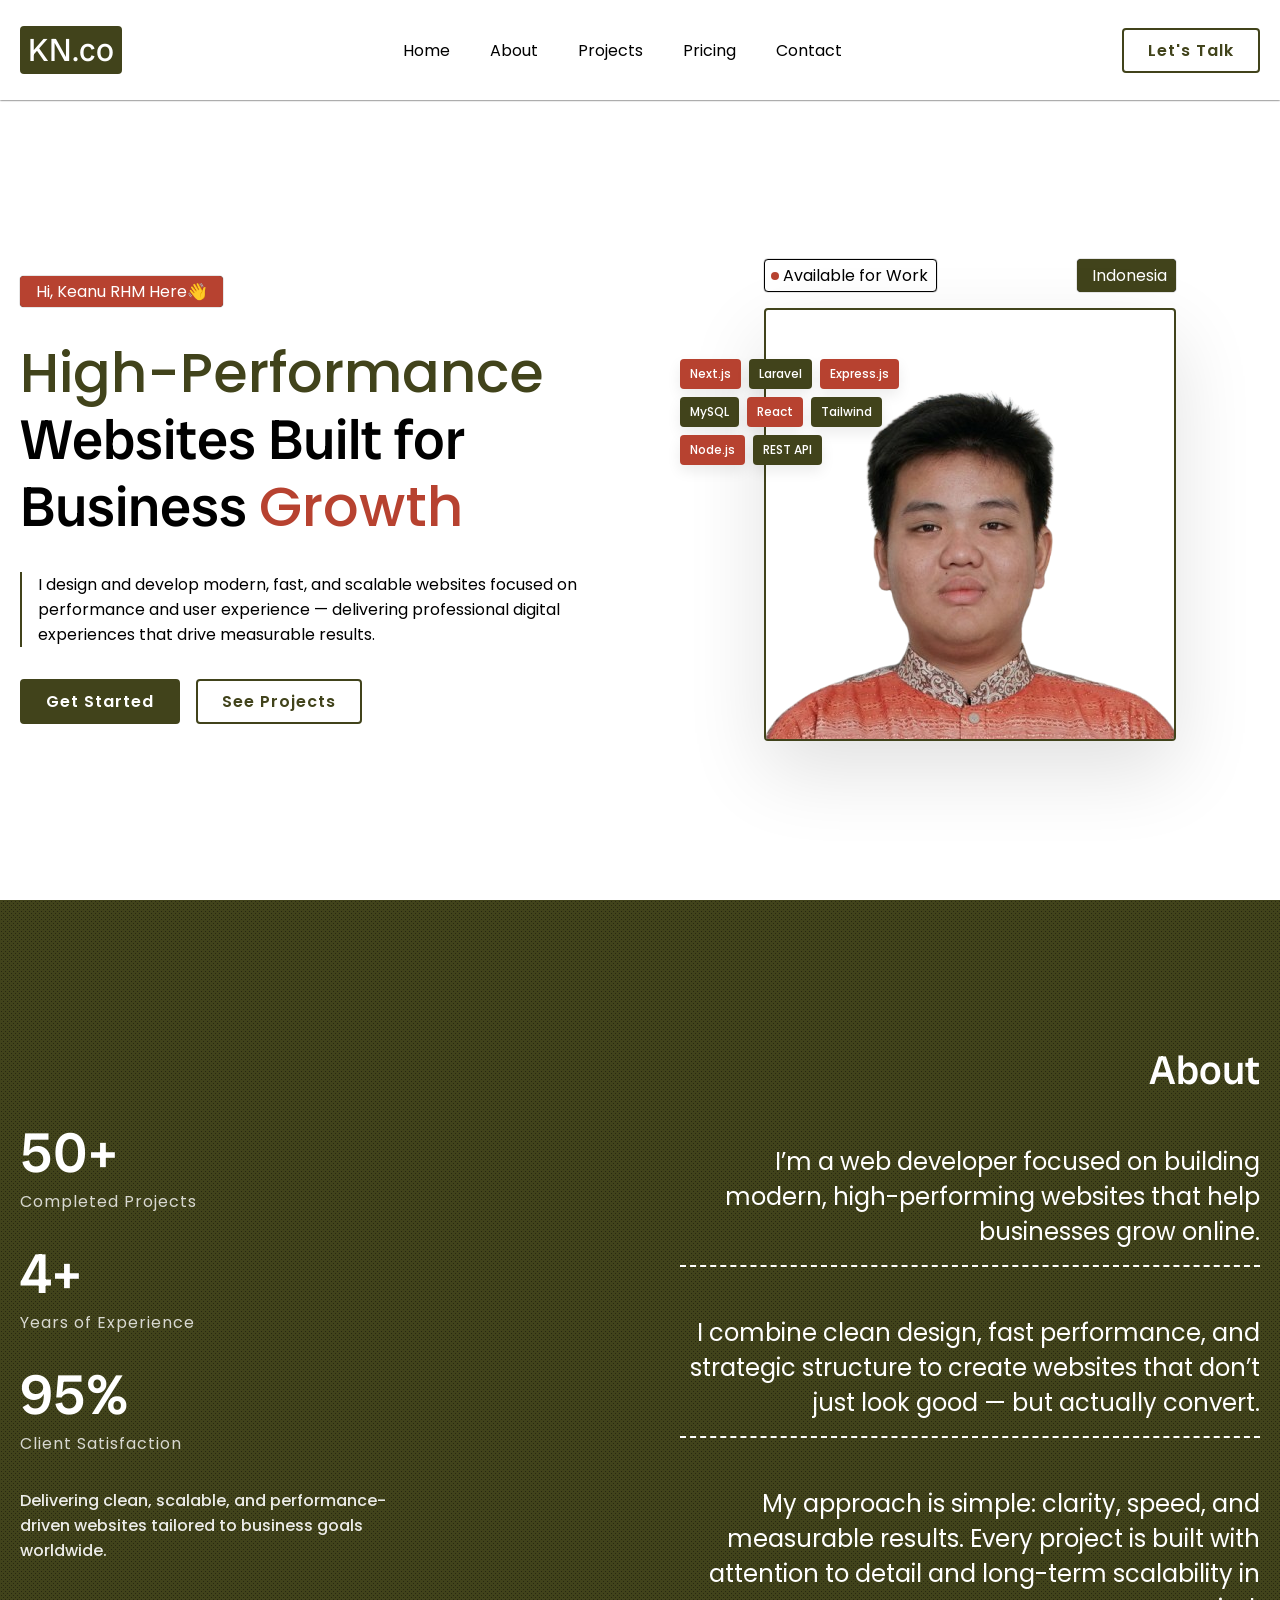
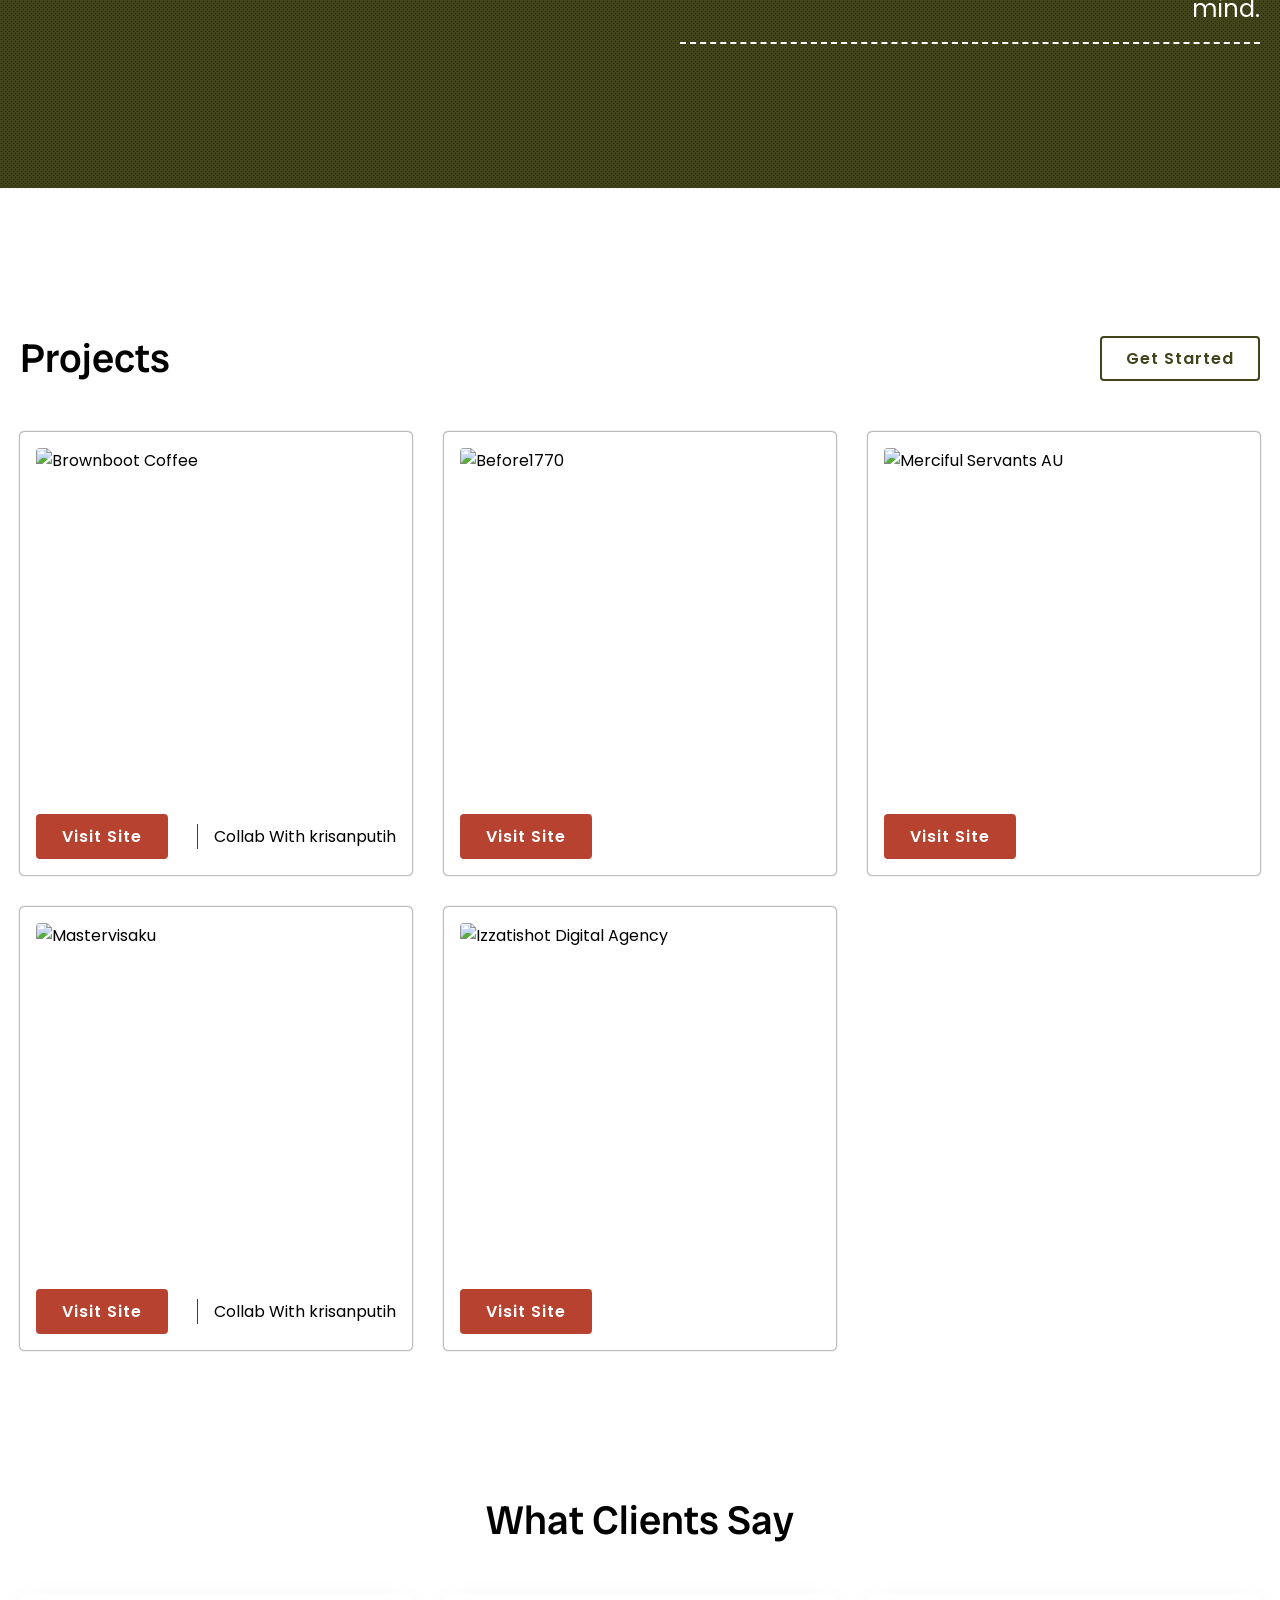
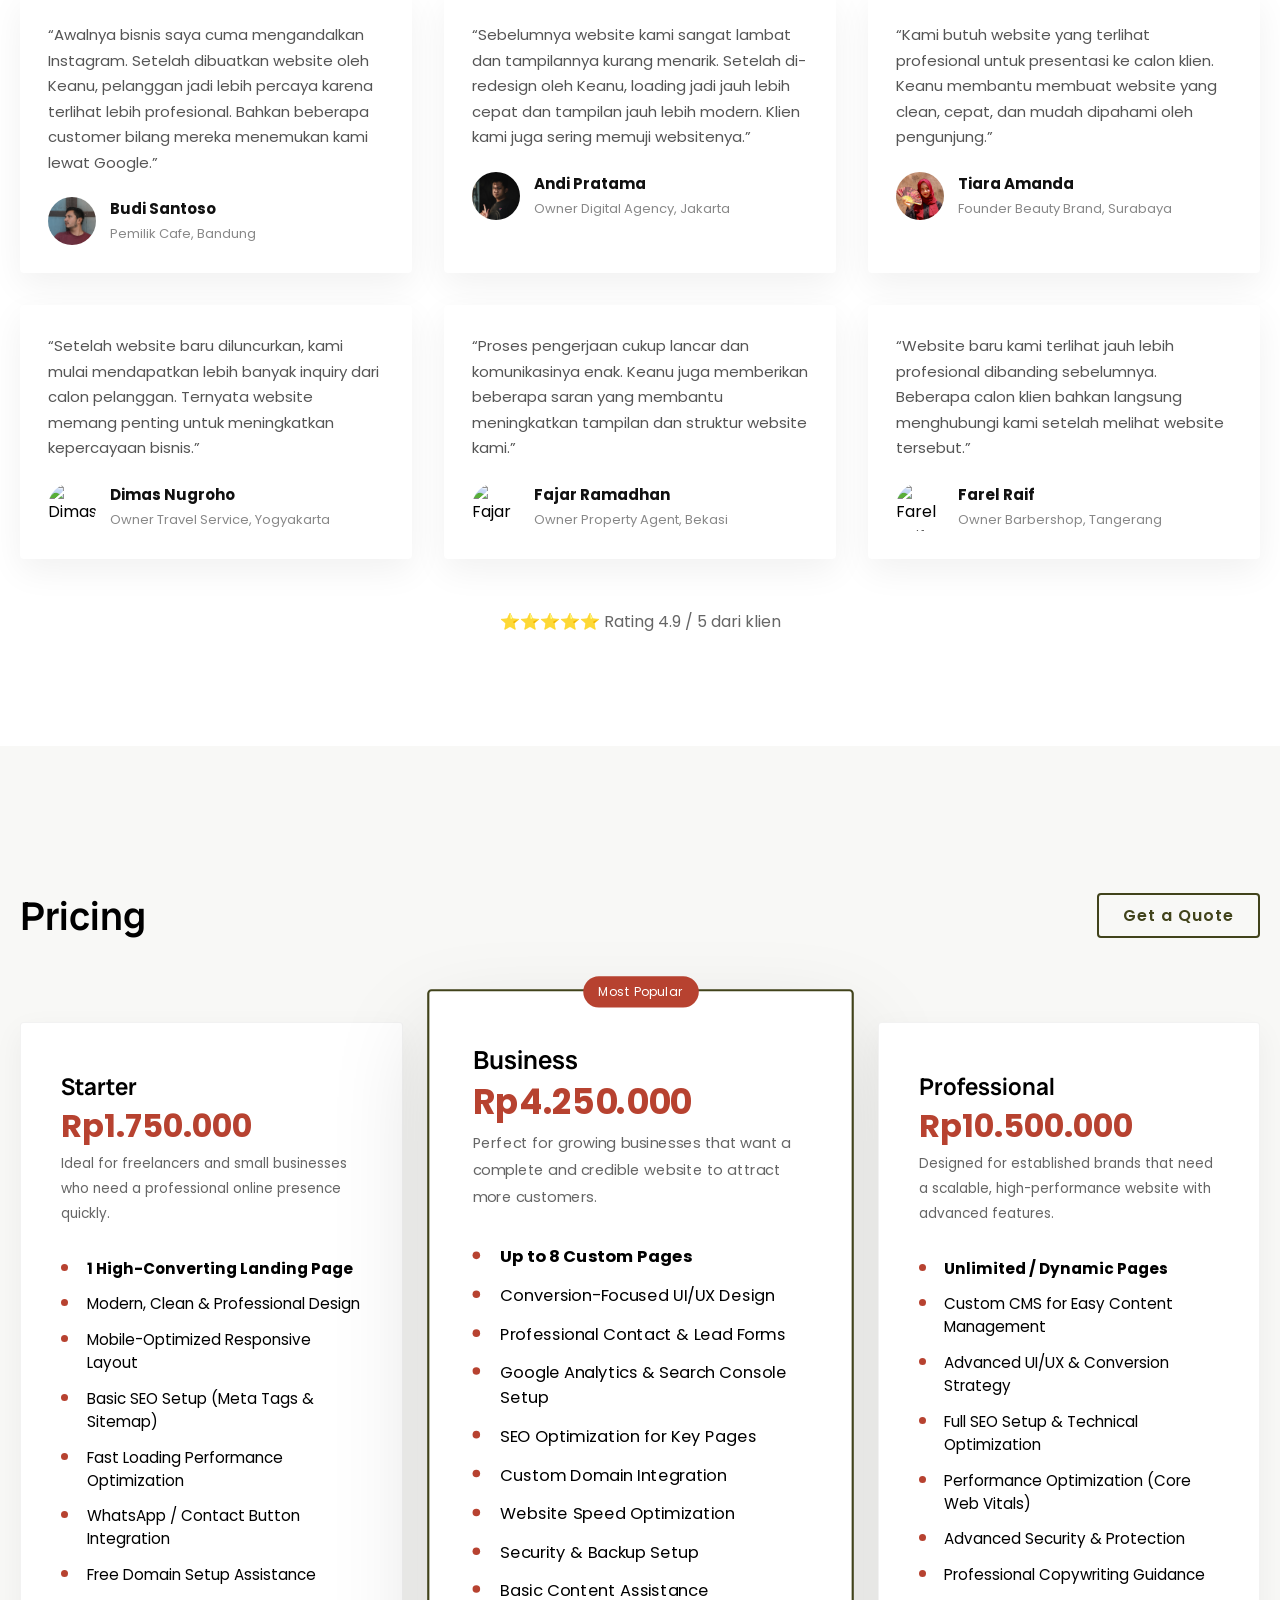
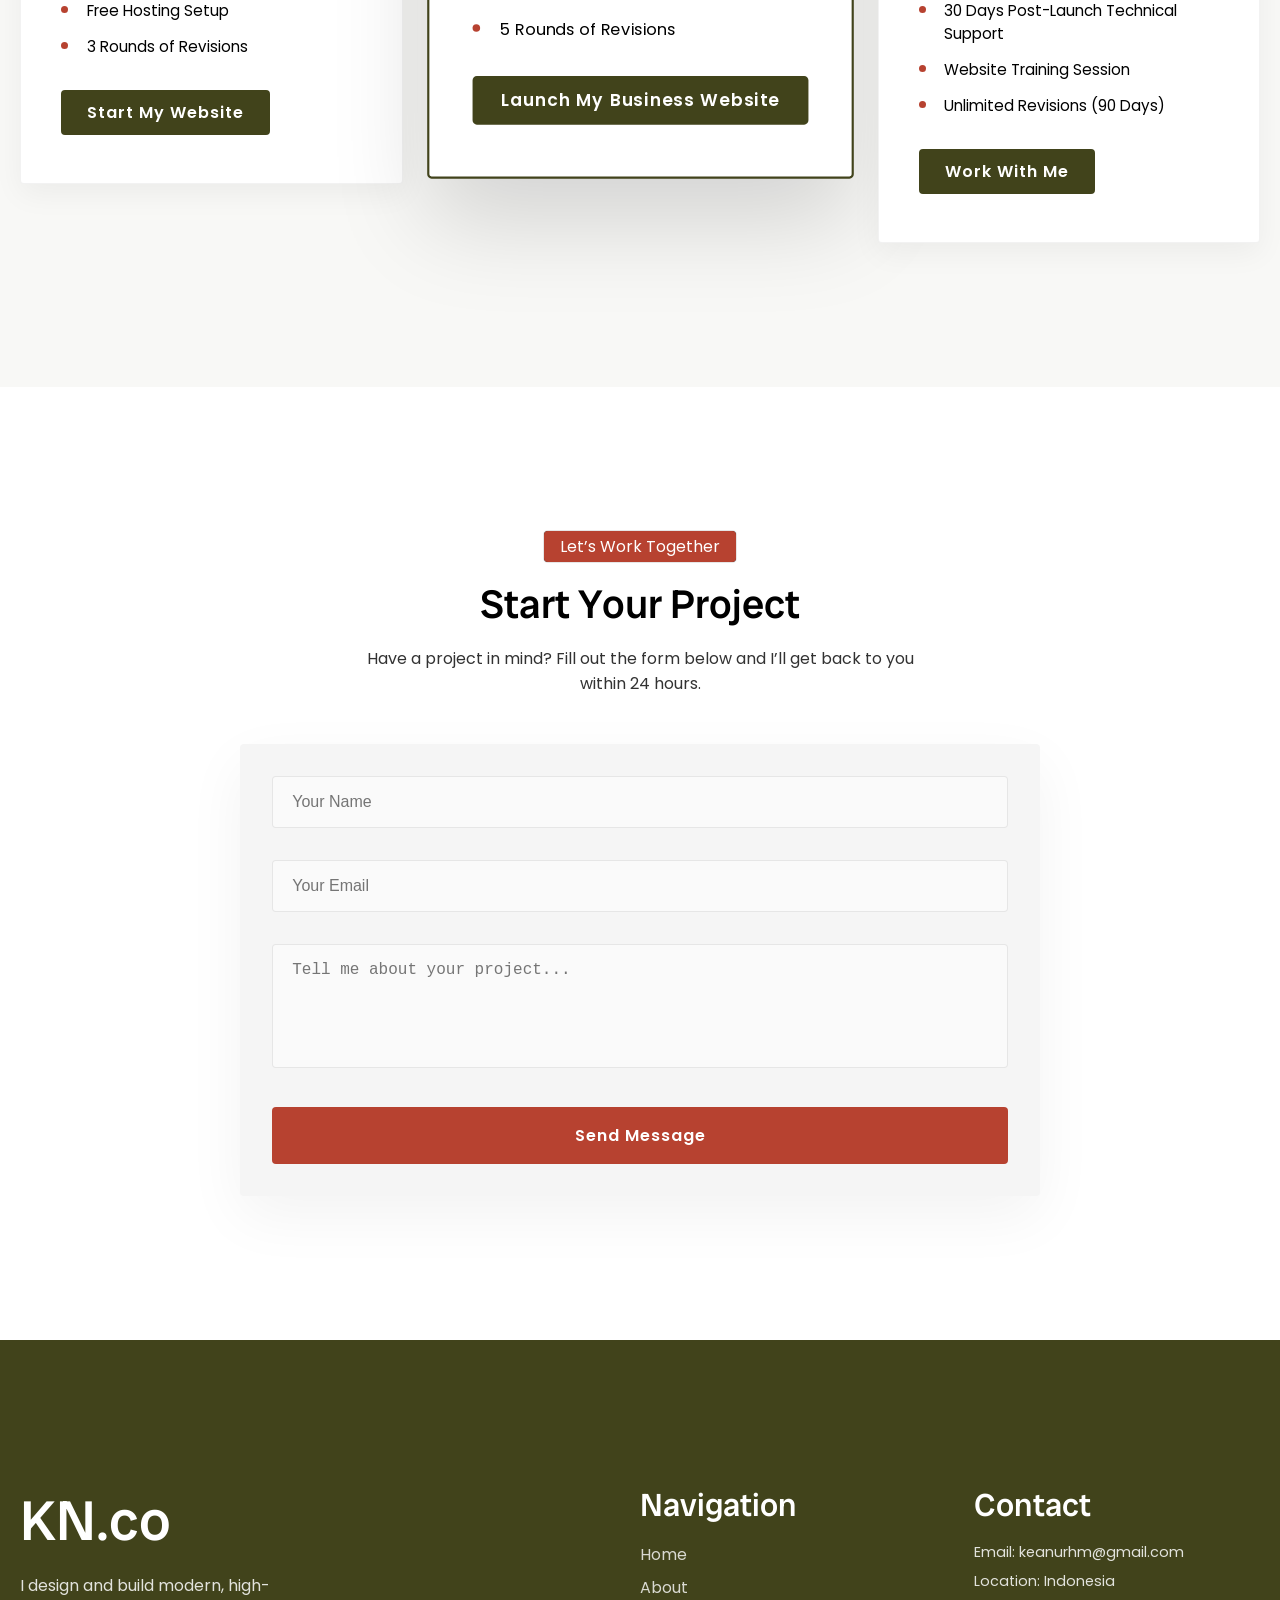
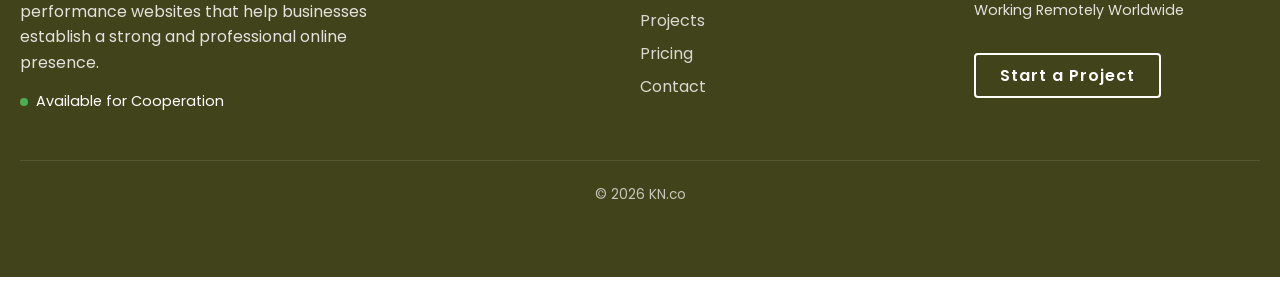
==== index.html @ b18ca7c3 "Update index.html" ====
<!doctype html>
<html lang="en">
  <head>
    <meta charset="UTF-8" />
    <meta name="viewport" content="width=device-width, initial-scale=1.0" />
    <title>KN.co</title>

    <!-- FONTS -->
    <link rel="preconnect" href="https://fonts.googleapis.com" />
    <link rel="preconnect" href="https://fonts.gstatic.com" crossorigin />
    <link
      href="https://fonts.googleapis.com/css2?family=Poppins:ital,wght@0,100;0,200;0,300;0,400;0,500;0,600;0,700;0,800;0,900;1,100;1,200;1,300;1,400;1,500;1,600;1,700;1,800;1,900&family=Radio+Canada+Big:ital,wght@0,400..700;1,400..700&display=swap"
      rel="stylesheet"
    />

    <!-- FAV ICON -->
    <link rel="icon" type="image/png" href="images/fav-icon.png" />

    <!-- FLAG ICONS -->
    <link
      rel="stylesheet"
      href="https://cdnjs.cloudflare.com/ajax/libs/flag-icon-css/7.5.0/css/flag-icons.min.css"
    />

    <link rel="stylesheet" href="style.css" />
  </head>
  <body>
    <header id="sec-header" class="section">
      <div class="container">
        <div class="sec-header-content">
          <div class="shc-col-1">
            <a href="/kn.co"><span>KN.co</span> </a>
          </div>
          <nav class="shc-col-2">
            <ul>
              <li>
                <a href="/kn.co">Home</a>
              </li>
              <li>
                <a href="#sec-about">About</a>
              </li>
              <li>
                <a href="#sec-project">Projects</a>
              </li>
              <li>
                <a href="#sec-pricing">Pricing</a>
              </li>
              <li>
                <a href="#sec-contact">Contact</a>
              </li>
            </ul>
          </nav>
          <div class="shc-col-3">
            <a href="#sec-contact" id="btn-header" class="btn btn-transparent"
              >Let's Talk</a
            >
            <div class="burger-menu">
              <span></span><span></span><span></span>
            </div>
          </div>
        </div>
      </div>
    </header>
    <section id="sec-hero" class="section">
      <div class="container">
        <div class="sec-hero-content">
          <div class="sheroc-col-1">
            <span class="sub-title">Hi, Keanu RHM Here👋</span>
            <h1 class="hero-heading">
              <span class="head-green">High-Performance</span>
              Websites Built for Business <span class="head-pink">Growth</span>
            </h1>
            <p>
              I design and develop modern, fast, and scalable websites focused
              on performance and user experience — delivering professional
              digital experiences that drive measurable results.
            </p>
            <div class="hero-btn">
              <a href="#sec-contact" class="btn btn-green">Get Started</a>
              <a href="#sec-project" class="btn btn-transparent"
                >See Projects</a
              >
            </div>
          </div>
          <div class="sheroc-col-2">
            <div class="hero-image-wr">
              <div class="hero-image-addon">
                <div class="hero-image-addon-1">Available for Work</div>
                <div class="hero-image-addon-2">
                  <span class="fi fi-id"></span>Indonesia
                </div>
              </div>
              <div class="hero-tech-stack">
                <span class="tech-badge">Next.js</span>
                <span class="tech-badge">Laravel</span>
                <span class="tech-badge">Express.js</span>
                <span class="tech-badge">MySQL</span>
                <span class="tech-badge">React</span>
                <span class="tech-badge">Tailwind</span>
                <span class="tech-badge">Node.js</span>
                <span class="tech-badge">REST API</span>
              </div>
              <img src="images/keanu-image-v1.1.png" alt="Founder Photo" />
            </div>
          </div>
        </div>
      </div>
    </section>
    <section id="sec-about" class="section section-height">
      <div class="container">
        <div class="sec-about-content">
          <div class="sabc-col-1">
            <div class="about-stats">
              <div class="stat-item">
                <h3>50+</h3>
                <p>Completed Projects</p>
              </div>

              <div class="stat-item">
                <h3>4+</h3>
                <p>Years of Experience</p>
              </div>

              <div class="stat-item">
                <h3>95%</h3>
                <p>Client Satisfaction</p>
              </div>
            </div>

            <div class="about-highlight">
              <p>
                Delivering clean, scalable, and performance-driven websites
                tailored to business goals worldwide.
              </p>
            </div>
          </div>

          <div class="sabc-col-2">
            <h2 class="section-title">About</h2>
            <p>
              I’m a web developer focused on building modern, high-performing
              websites that help businesses grow online.
            </p>

            <p>
              I combine clean design, fast performance, and strategic structure
              to create websites that don’t just look good — but actually
              convert.
            </p>
            <p>
              My approach is simple: clarity, speed, and measurable results.
              Every project is built with attention to detail and long-term
              scalability in mind.
            </p>
          </div>
        </div>
      </div>
    </section>
    <section id="sec-project" class="section section-height">
      <div class="container">
        <div class="sec-project-content">
          <div class="sproc-row-1">
            <h2 class="section-title">Projects</h2>
            <a href="#sec-contact" class="btn btn-transparent">Get Started</a>
          </div>
          <div class="sproc-row-2">
            <div class="card-project-wr">
              <div class="card-project">
                <img src="images/porto-1.png" alt="Brownboot Coffee" />
              </div>
              <div class="cp-desc">
                <a
                  href="https://www.brownbootcoffee.com"
                  class="btn btn-pink"
                  target="_blank"
                  >Visit Site</a
                >
                <span>Collab With krisanputih</span>
              </div>
            </div>
            <div class="card-project-wr">
              <div class="card-project">
                <img src="images/porto-2.png" alt="Before1770" />
              </div>
              <div class="cp-desc">
                <a
                  href="https://www.before1770.com"
                  class="btn btn-pink"
                  target="_blank"
                  >Visit Site</a
                >
              </div>
            </div>
            <div class="card-project-wr">
              <div class="card-project">
                <img src="images/porto-3.png" alt="Merciful Servants AU" />
              </div>
              <div class="cp-desc">
                <a
                  href="https://www.mercifulservants.com.au"
                  class="btn btn-pink"
                  target="_blank"
                  >Visit Site</a
                >
              </div>
            </div>
            <div class="card-project-wr">
              <div class="card-project">
                <img src="images/porto-4.png" alt="Mastervisaku" />
              </div>
              <div class="cp-desc">
                <a
                  href="https://www.mastervisaku.com"
                  class="btn btn-pink"
                  target="_blank"
                  >Visit Site</a
                >
                <span>Collab With krisanputih</span>
              </div>
            </div>
            <div class="card-project-wr">
              <div class="card-project">
                <img
                  src="images/porto-5.png"
                  alt="Izzatishot Digital Agency"
                />
              </div>
              <div class="cp-desc">
                <a
                  href="https://www.izzatishotcreative.com"
                  class="btn btn-pink"
                  target="_blank"
                  >Visit Site</a
                >
              </div>
            </div>
          </div>
        </div>
      </div>
    </section>
    <section id="sec-testimonial" class="section">
  <div class="container">
    <div class="sec-testimonial-content">
      
      <div class="stest-row-1">
        <h2 class="section-title">What Clients Say</h2>
      </div>

      <div class="stest-row-2">

        <div class="card-testimonial">
          <p>
            “Awalnya bisnis saya cuma mengandalkan Instagram. Setelah dibuatkan website
            oleh Keanu, pelanggan jadi lebih percaya karena terlihat lebih profesional.
            Bahkan beberapa customer bilang mereka menemukan kami lewat Google.”
          </p>
          <div class="client-info">
            <img src="images/client-1.jpg" alt="Budi Santoso" />
            <div class="client-meta">
              <strong>Budi Santoso</strong>
              <span>Pemilik Cafe, Bandung</span>
            </div>
          </div>
        </div>

        <div class="card-testimonial">
          <p>
            “Sebelumnya website kami sangat lambat dan tampilannya kurang menarik.
            Setelah di-redesign oleh Keanu, loading jadi jauh lebih cepat dan
            tampilan jauh lebih modern. Klien kami juga sering memuji websitenya.”
          </p>
          <div class="client-info">
            <img src="images/client-2.jpg" alt="Andi Pratama" />
            <div class="client-meta">
              <strong>Andi Pratama</strong>
              <span>Owner Digital Agency, Jakarta</span>
            </div>
          </div>
        </div>

        <div class="card-testimonial">
          <p>
            “Kami butuh website yang terlihat profesional untuk presentasi ke calon
            klien. Keanu membantu membuat website yang clean, cepat, dan mudah
            dipahami oleh pengunjung.”
          </p>
          <div class="client-info">
            <img src="images/client-3.jpg" alt="Tiara Amanda" />
            <div class="client-meta">
              <strong>Tiara Amanda</strong>
              <span>Founder Beauty Brand, Surabaya</span>
            </div>
          </div>
        </div>

        <div class="card-testimonial">
          <p>
            “Setelah website baru diluncurkan, kami mulai mendapatkan lebih banyak
            inquiry dari calon pelanggan. Ternyata website memang penting untuk
            meningkatkan kepercayaan bisnis.”
          </p>
          <div class="client-info">
            <img src="images/client-4.jpg" alt="Dimas Nugroho" />
            <div class="client-meta">
              <strong>Dimas Nugroho</strong>
              <span>Owner Travel Service, Yogyakarta</span>
            </div>
          </div>
        </div>

        <div class="card-testimonial">
          <p>
            “Proses pengerjaan cukup lancar dan komunikasinya enak. Keanu juga
            memberikan beberapa saran yang membantu meningkatkan tampilan dan
            struktur website kami.”
          </p>
          <div class="client-info">
            <img src="images/client-5.jpg" alt="Fajar Ramadhan" />
            <div class="client-meta">
              <strong>Fajar Ramadhan</strong>
              <span>Owner Property Agent, Bekasi</span>
            </div>
          </div>
        </div>

        <div class="card-testimonial">
          <p>
            “Website baru kami terlihat jauh lebih profesional dibanding sebelumnya.
            Beberapa calon klien bahkan langsung menghubungi kami setelah melihat
            website tersebut.”
          </p>
          <div class="client-info">
            <img src="images/client-6.jpg" alt="Farel Raif" />
            <div class="client-meta">
              <strong>Farel Raif</strong>
              <span>Owner Barbershop, Tangerang</span>
            </div>
          </div>
        </div>

      </div>

      <div class="testimonial-rating">
        ⭐⭐⭐⭐⭐ <span>Rating 4.9 / 5 dari klien</span>
      </div>

    </div>
  </div>
</section>
    <section id="sec-pricing" class="section section-height">
      <div class="container">
        <div class="sec-pricing-content">
          <!-- ROW 1 -->
          <div class="sprice-row-1">
            <h2 class="section-title">Pricing</h2>
            <a href="#sec-contact" class="btn btn-transparent">Get a Quote</a>
          </div>

          <!-- ROW 2 -->
          <div class="sprice-row-2">
  <div class="card-pricing-wr">
    <div class="card-pricing">
      <div class="price-header">
        <h3>Starter</h3>
        <p class="price">Rp1.750.000</p>
        <span>
          Ideal for freelancers and small businesses who need a professional
          online presence quickly.
        </span>
      </div>

      <ul class="price-features">
        <li><strong>1 High-Converting Landing Page</strong></li>
        <li>Modern, Clean & Professional Design</li>
        <li>Mobile-Optimized Responsive Layout</li>
        <li>Basic SEO Setup (Meta Tags & Sitemap)</li>
        <li>Fast Loading Performance Optimization</li>
        <li>WhatsApp / Contact Button Integration</li>
        <li>Free Domain Setup Assistance</li>
        <li>Free Hosting Setup</li>
        <li>3 Rounds of Revisions</li>
      </ul>

      <div class="price-cta">
        <a href="#sec-contact" class="btn btn-green">Start My Website</a>
      </div>
    </div>
  </div>

  <div class="card-pricing-wr featured">
    <div class="card-pricing">
      <div class="price-header">
        <h3>Business</h3>
        <p class="price">Rp4.250.000</p>
        <span>
          Perfect for growing businesses that want a complete and credible
          website to attract more customers.
        </span>
      </div>

      <ul class="price-features">
        <li><strong>Up to 8 Custom Pages</strong></li>
        <li>Conversion-Focused UI/UX Design</li>
        <li>Professional Contact & Lead Forms</li>
        <li>Google Analytics & Search Console Setup</li>
        <li>SEO Optimization for Key Pages</li>
        <li>Custom Domain Integration</li>
        <li>Website Speed Optimization</li>
        <li>Security & Backup Setup</li>
        <li>Basic Content Assistance</li>
        <li>5 Rounds of Revisions</li>
      </ul>

      <div class="price-cta">
        <a href="#sec-contact" class="btn btn-green">
          Launch My Business Website
        </a>
      </div>
    </div>
  </div>

  <div class="card-pricing-wr">
    <div class="card-pricing">
      <div class="price-header">
        <h3>Professional</h3>
        <p class="price">Rp10.500.000</p>
        <span>
          Designed for established brands that need a scalable, high-performance
          website with advanced features.
        </span>
      </div>

      <ul class="price-features">
        <li><strong>Unlimited / Dynamic Pages</strong></li>
        <li>Custom CMS for Easy Content Management</li>
        <li>Advanced UI/UX & Conversion Strategy</li>
        <li>Full SEO Setup & Technical Optimization</li>
        <li>Performance Optimization (Core Web Vitals)</li>
        <li>Advanced Security & Protection</li>
        <li>Professional Copywriting Guidance</li>
        <li>30 Days Post-Launch Technical Support</li>
        <li>Website Training Session</li>
        <li>Unlimited Revisions (90 Days)</li>
      </ul>

      <div class="price-cta">
        <a href="#sec-contact" class="btn btn-green">
          Work With Me
        </a>
      </div>
    </div>
  </div>
</div>
          </div>
        </div>
      </div>
    </section>
    <section id="sec-contact" class="section-height">
      <div class="container sec-contact-content">
        <div class="contact-header">
          <span class="sub-title">Let’s Work Together</span>
          <h2 class="section-title">Start Your Project</h2>
          <p>
            Have a project in mind? Fill out the form below and I’ll get back to
            you within 24 hours.
          </p>
        </div>

        <div class="contact-wrapper">
          <form id="contact-form" class="contact-form">
            <div class="form-group">
              <input type="text" name="name" placeholder="Your Name" required />
            </div>

            <div class="form-group">
              <input
                type="email"
                name="email"
                placeholder="Your Email"
                required
              />
            </div>

            <div class="form-group">
              <textarea
                name="message"
                rows="5"
                placeholder="Tell me about your project..."
                required
              ></textarea>
            </div>

            <button type="submit" class="btn btn-pink btn-contact">
              Send Message
            </button>

            <p id="form-status"></p>
          </form>
        </div>
      </div>
    </section>
    <footer id="sec-footer" class="section">
      <div class="container">
        <div class="footer-content">
          <!-- BRAND -->
          <div class="footer-brand">
            <h3 class="footer-logo">KN.co</h3>

            <p>
              I design and build modern, high-performance websites that help
              businesses establish a strong and professional online presence.
            </p>

            <div class="footer-availability">
              <span class="dot"></span>
              Available for Cooperation
            </div>
          </div>

          <!-- NAVIGATION -->
          <div class="footer-nav">
            <h4>Navigation</h4>

            <ul>
              <li><a href="#">Home</a></li>
              <li><a href="#sec-about">About</a></li>
              <li><a href="#sec-project">Projects</a></li>
              <li><a href="#sec-pricing">Pricing</a></li>
              <li><a href="#sec-contact">Contact</a></li>
            </ul>
          </div>

          <!-- CONTACT -->
          <div class="footer-contact">
            <h4>Contact</h4>

            <ul>
              <li>Email: keanurhm@gmail.com</li>
              <li>Location: Indonesia</li>
              <li>Working Remotely Worldwide</li>
            </ul>

            <a href="#sec-contact" class="btn footer-cta"> Start a Project </a>
          </div>
        </div>

        <div class="footer-bottom">
          <p>© 2026 KN.co</p>
        </div>
      </div>
    </footer>
    <script src="https://cdn.jsdelivr.net/npm/emailjs-com@3/dist/email.min.js"></script>

    <script>
      document
    .getElementById("contact-form")
    .addEventListener("submit", function (event) {
      event.preventDefault();

      const name = document.querySelector('input[name="name"]').value;
      const email = document.querySelector('input[name="email"]').value;
      const message = document.querySelector('textarea[name="message"]').value;

      const phoneNumber = "6289517028180";
      const text = `Hello, saya tertarik dengan jasa website Anda.

Name: ${name}
Email: ${email}

Project Details:
${message}`;

      const encodedText = encodeURIComponent(text);

      const url = `https://wa.me/${phoneNumber}?text=${encodedText}`;

      window.open(url, "_blank");
    });

      document.querySelector(".burger-menu").addEventListener("click", () => {
        document.querySelector(".burger-menu").classList.toggle("clicked");
        document.querySelector(".shc-col-2").classList.toggle("active");
      });

      const mobileMenuItems = document.querySelectorAll(".shc-col-2 ul li a");
      mobileMenuItems.forEach((mobileMenuItem) => {
        mobileMenuItem.addEventListener("click", () => {
          document.querySelector(".shc-col-2").classList.remove("active");
          document.querySelector(".burger-menu").classList.remove("clicked");
        });
      });
    </script>
  </body>
</html>
---- style.css ----
* {
  padding: 0;
  margin: 0;
  box-sizing: border-box;
}

:root {
  --col-1: #41431b;
  --col-2: #ffffff;
  --col-3: #b74230;
  --col-4: #000000;
}

html {
  scroll-behavior: smooth;
}

body {
  font-family: "Poppins", sans-serif;
}

section,
.section {
  width: 100%;
  padding-left: 20px;
  padding-right: 20px;
  scroll-margin-top: 100px;
}

.container {
  width: 1280px;
  max-width: 100%;
  margin: 0 auto;
  position: relative;
}

.w100 {
  width: 100%;
}

.h100 {
  height: 100%;
}

/* Button */
.btn {
  padding: 0.5rem 1.5rem;
  border-radius: 4px;
  letter-spacing: 1px;
  font-weight: 600;
  /* box-shadow: 3px 3px 1px var(--col-4); */
  transition: 0.2s;
  display: flex;
  align-items: center;
  gap: 0.4rem;
  width: max-content;
  justify-content: center;
}

.btn:hover {
  box-shadow: unset;
}

.btn-transparent {
  border: 2px solid var(--col-1);
  color: var(--col-1);
}

.btn-transparent:hover {
  background-color: var(--col-3);
  color: var(--col-2);
  border-color: var(--col-3);
}

.btn-pink {
  background-color: var(--col-3);
  color: var(--col-2);
  border: 2px solid var(--col-3);
}

.btn-pink:hover {
  background-color: var(--col-1);
  border-color: var(--col-1);
}

.btn-green {
  border: 2px solid var(--col-1);
  background-color: var(--col-1);
  color: var(--col-2);
}

.btn-green:hover {
  background-color: var(--col-3);
  border-color: var(--col-3);
}

/* Typography */
p,
span,
button,
a {
  font-family: "Poppins", sans-serif;
}

h1,
h2,
h3,
h4,
h5 {
  font-family: "Radio Canada Big", sans-serif;
  font-weight: 500;
}

a {
  text-decoration: none;
}

li {
  list-style: none;
}

.sub-title {
  background-color: var(--col-3);
  color: var(--col-2);
  padding: 0.2rem 1rem;
  display: flex;
  width: max-content;
  border-radius: 4px;
  box-shadow: 0 0 1px var(--col-4);
}

.head-green {
  color: var(--col-1);
}

.head-pink {
  color: var(--col-3);
}

.section-title {
  font-size: 2.5rem;
}
.section-height {
  padding-top: 9rem;
  padding-bottom: 9rem;
}

/* HEADER */

#sec-header {
  box-shadow: 0 0 2px var(--col-4);
  position: fixed;
  top: 0;
  left: 0;
  z-index: 5;
  background-color: var(--col-2);
}

.sec-header-content {
  display: flex;
  align-items: center;
  justify-content: space-between;
  height: 100px;
  position: relative;
  /* background-color: green; */
}

.shc-col-1 span {
  font-size: 2rem;
  font-family: "Radio Canada Big", sans-serif;
  background-color: var(--col-1);
  color: var(--col-2);
  padding: 0.2rem 0.5rem;
  border-radius: 4px;
}

.shc-col-2 ul {
  display: flex;
  align-items: center;
  gap: 2.5rem;
}

.shc-col-2 ul li a {
  color: black;
}

.burger-menu {
  display: none;
  cursor: pointer;
}

/* Hero */
.sec-hero-content {
  display: grid;
  grid-template-columns: 1fr 1fr;
  height: calc(100vh - 100px);
  align-items: center;
  gap: 5rem;
  margin-top: 100px;
}

.sheroc-col-1 {
  display: flex;
  flex-direction: column;
  gap: 2rem;
}

.hero-heading {
  font-size: 3.5rem;
  line-height: 1.2;
}

.sheroc-col-1 p {
  padding: 0 1rem;
  border-left: 2px solid var(--col-1);
}

.hero-btn {
  display: flex;
  align-items: center;
  gap: 1rem;
}

.sheroc-col-2 {
  /* background-color: red; */
  display: flex;
  justify-content: center;
  position: relative;
  align-items: center;
}

.hero-image-wr {
  /* padding-right: 2rem;
  padding-bottom: 2rem; */
  /* box-shadow: 4px 4px 2px var(--col-1); */
  border-bottom-right-radius: 4px;
  /* background-color: var(--col-1); */
}

.hero-image-addon {
  display: flex;
  align-items: center;
  justify-content: space-between;
  margin-bottom: 1rem;
}

.hero-image-addon > div {
  font-size: 1rem;
  padding: 0.2rem 0.5rem;
  border-radius: 4px;
  display: flex;
  align-items: center;
  gap: 0.4rem;
  box-shadow: 0 0 1px var(--col-4);
}

.hero-image-addon-1 {
  border: 1px solid var(--col-4);
  position: relative;
  padding-left: 1.1rem !important;
}

.hero-image-addon-1::before {
  content: "";
  position: absolute;
  top: 50%;
  transform: translateY(-50%);
  left: 0.4rem;
  width: 8px;
  height: 8px;
  background-color: var(--col-3);
  border-radius: 50%;
}

.hero-image-addon-2 {
  display: flex;
  align-items: center;
  background-color: var(--col-1);
  color: var(--col-2);
  border: 1px solid var(--col-1);
}

.hero-tech-stack {
  position: absolute;
  top: 100px;
  left: 0;
  z-index: 2;
  display: flex;
  flex-wrap: wrap;
  gap: 8px;
  max-width: 220px;
}

.tech-badge {
  font-size: 12px;
  padding: 6px 10px;

  background: var(--col-3);
  color: white;

  border-radius: 4px;
  font-weight: 500;

  box-shadow: 0 6px 14px rgba(0, 0, 0, 0.08);
}

.tech-badge:nth-child(even) {
  background: var(--col-1);
}

.sheroc-col-2 img {
  border: 2px solid var(--col-1);
  position: relative;
  box-shadow: 0 30px 80px rgba(0, 0, 0, 0.12);
  border-radius: 4px;
  display: flex;
  background-color: var(--col-2);
  position: relative;
  width: 100%;
  object-fit: cover;
}

/* About  */
#sec-about {
  background-color: var(--col-1);
  color: var(--col-2);
  background-image: url("data:image/svg+xml,%3Csvg xmlns='http://www.w3.org/2000/svg' width='4' height='4' viewBox='0 0 4 4'%3E%3Cpath fill='%23000000' fill-opacity='0.4' d='M1 3h1v1H1V3zm2-2h1v1H3V1z'%3E%3C/path%3E%3C/svg%3E");
}

.sec-about-content {
  display: grid;
  grid-template-columns: 1fr 1fr;
  gap: 5rem;
}

.sabc-col-1 {
  display: flex;
  flex-direction: column;
  justify-content: center;
  gap: 2rem;
}

.about-stats {
  display: flex;
  flex-direction: column;
  gap: 2rem;
}

.stat-item h3 {
  font-size: 3.5rem;
  font-weight: 500;
  line-height: 1;
  color: var(--col-2);
  margin-bottom: 0.5rem;
}

.stat-item p {
  font-size: 1rem;
  opacity: 0.8;
  letter-spacing: 1px;
}

.about-highlight p {
  font-size: 1rem;
  font-weight: 500;
  max-width: 400px;
  opacity: 0.9;
}

.sabc-col-2 {
  display: flex;
  flex-direction: column;
  gap: 3rem;
  align-items: end;
  text-align: end;
}

.sabc-col-2 p {
  font-size: 1.5rem;
  border-bottom: 2px dashed var(--col-2);
  padding-bottom: 1rem;
}

/* Projects */
.sec-project-content {
  display: flex;
  flex-direction: column;
  gap: 3rem;
}

.sproc-row-1 {
  display: flex;
  align-items: center;
  justify-content: space-between;
  gap: 1rem;
}

.sproc-row-2 {
  display: grid;
  grid-template-columns: repeat(3, 1fr);
  gap: 2rem;
}

.card-project-wr {
  display: flex;
  flex-direction: column;
  gap: 1rem;
  padding: 1rem;
  box-shadow: 0 0 2px var(--col-4);
  border-radius: 4px;
}

.card-project {
  height: 350px;
  overflow: hidden;
  position: relative;
}

.card-project img {
  width: 100%;
  display: block;
  transition: 8s;
  border-radius: 4px;
}

.card-project:hover img {
  transform: translateY(calc(-100% + 350px));
}

.cp-desc {
  display: flex;
  align-items: center;
  justify-content: space-between;
}

.cp-desc span {
  padding-left: 1rem;
  border-left: 1px solid var(--col-1);
}

#sec-testimonial {
  text-align: center;
  padding-bottom: 7rem;
}

.stest-row-1 {
  margin-bottom: 3rem;
}

.stest-row-2 {
  display: grid;
  grid-template-columns: repeat(3, 1fr);
  gap: 2rem;
}

.card-testimonial {
  background: #fff;
  padding: 28px;
  border-radius: 4px;
  text-align: left;
  box-shadow: 0 12px 35px rgba(0, 0, 0, 0.06);
  transition: 0.3s;
}

.card-testimonial:hover {
  transform: translateY(-6px);
  box-shadow: 0 20px 45px rgba(0, 0, 0, 0.08);
}

.card-testimonial p {
  font-size: 15px;
  line-height: 1.7;
  color: #555;
  margin-bottom: 22px;
}

/* CLIENT INFO */

.client-info {
  display: flex;
  align-items: center;
  gap: 14px;
}

.client-info img {
  width: 48px;
  height: 48px;
  border-radius: 50%;
  object-fit: cover;
}

.client-meta strong {
  display: block;
  font-size: 15px;
  color: #111;
}

.client-meta span {
  font-size: 13px;
  color: #888;
}

.testimonial-rating {
  margin-top: 50px;
  color: #666;
}

/* =======================
   PRICING SECTION
======================= */

#sec-pricing {
  background: #f8f8f6;
  position: relative;
}

.sec-pricing-content {
  display: flex;
  flex-direction: column;
  gap: 3rem;
}

.sprice-row-1 {
  display: flex;
  align-items: center;
  gap: 3rem;
  justify-content: space-between;
}

/* container */

.sprice-row-2 {
  display: grid;
  grid-template-columns: repeat(3, 1fr);
  gap: 2.5rem;
  margin-top: 2rem;
}

/* =======================
   CARD
======================= */

.card-pricing {
  background: white;

  padding: 3rem 2.5rem;

  border-radius: 4px;

  display: flex;
  flex-direction: column;

  gap: 2rem;

  position: relative;

  border: 1px solid rgba(0, 0, 0, 0.05);

  transition: all 0.35s ease;

  box-shadow: 0 10px 30px rgba(0, 0, 0, 0.05);
}

.card-pricing:hover {
  transform: translateY(-14px);

  box-shadow: 0 35px 80px rgba(0, 0, 0, 0.12);
}

/* =======================
   FEATURED CARD
======================= */

.card-pricing-wr.featured {
  transform: scale(1.08);
}

.card-pricing-wr.featured .card-pricing {
  border: 2px solid var(--col-1);

  box-shadow: 0 40px 90px rgba(0, 0, 0, 0.15);
}

/* popular badge */

.card-pricing-wr.featured .card-pricing::before {
  content: "Most Popular";

  position: absolute;

  top: -14px;
  left: 50%;

  transform: translateX(-50%);

  background: var(--col-3);

  color: white;

  font-size: 0.7rem;

  padding: 6px 14px;

  border-radius: 20px;

  letter-spacing: 0.5px;
}

/* =======================
   HEADER
======================= */

.price-header h3 {
  font-size: 1.5rem;
}

.price {
  font-size: 2rem;

  font-weight: 700;

  color: var(--col-3);
}

.price-header span {
  font-size: 0.85rem;
  opacity: 0.6;
}

/* =======================
   FEATURES
======================= */

.price-features {
  list-style: none;

  padding: 0;

  display: flex;

  flex-direction: column;

  gap: 0.8rem;
}

.price-features li {
  position: relative;

  padding-left: 1.6rem;

  font-size: 0.95rem;
}

.price-features li::before {
  content: "";

  width: 7px;
  height: 7px;

  background: var(--col-3);

  border-radius: 50%;

  position: absolute;

  left: 0;
  top: 7px;
}

/* =========================
   CONTACT SECTION
========================= */

#sec-contact {
  background: var(--col-2);
}

.sec-contact-content {
  width: 800px;
  max-width: 100%;
  margin: auto;
  text-align: center;
  display: flex;
  flex-direction: column;
  gap: 3rem;
}

.contact-header {
  display: flex;
  flex-direction: column;
  align-items: center;
  gap: 1rem;
}

.contact-header p {
  max-width: 550px;
  opacity: 0.8;
}

.contact-wrapper {
  background-color: #f5f5f5;
  padding: 2rem;
  border-radius: 4px;
  box-shadow: 0 20px 60px rgba(0, 0, 0, 0.05);
}

.contact-form {
  display: flex;
  flex-direction: column;
  gap: 2rem;
}

.form-group input,
.form-group textarea {
  width: 100%;
  padding: 1rem 1.2rem;
  border-radius: 4px;
  border: 1px solid rgba(0, 0, 0, 0.08);
  font-size: 1rem;
  transition: 0.3s ease;
  background: #fafafa;
}

.form-group input:focus,
.form-group textarea:focus {
  outline: none;
  border-color: var(--col-3);
  background: #fff;
  box-shadow: 0 0 0 4px rgba(183, 66, 48, 0.1);
}

textarea {
  resize: none;
}

#form-status {
  margin-top: 1rem;
  font-size: 0.9rem;
  display: none;
}

.btn-contact {
  border: none;
  cursor: pointer;
  padding: 1rem 2rem;
  width: 100%;
  font-size: 1rem;
}

/* Footer */

#sec-footer {
  background: var(--col-1);
  color: var(--col-2);
  padding-top: 9rem;
  padding-bottom: 4.5rem;
}

/* GRID */

.footer-content {
  display: grid;
  grid-template-columns: 2fr 1fr 1fr;
  gap: 3rem;
  margin-bottom: 3rem;
}

/* BRAND */

.footer-logo {
  font-size: 3.5rem;
  margin-bottom: 1rem;
}

.footer-brand p {
  opacity: 0.85;
  line-height: 1.6;
  max-width: 350px;
}

/* AVAILABILITY */

.footer-availability {
  margin-top: 1rem;
  display: flex;
  align-items: center;
  gap: 0.5rem;
  font-size: 0.9rem;
}

.dot {
  width: 8px;
  height: 8px;
  background: #4caf50;
  border-radius: 50%;
}

/* TITLES */

.footer-nav h4,
.footer-contact h4 {
  margin-bottom: 1rem;
  font-size: 2rem;
}

/* LIST */

.footer-nav ul,
.footer-contact ul {
  list-style: none;
  padding: 0;
  display: flex;
  flex-direction: column;
  gap: 0.5rem;
}

.footer-nav a {
  color: var(--col-2);
  opacity: 0.8;
  text-decoration: none;
}

.footer-nav a:hover {
  opacity: 1;
  color: var(--col-3);
}

/* CONTACT */

.footer-contact li {
  opacity: 0.85;
  font-size: 0.9rem;
}

/* CTA */

.footer-cta {
  margin-top: 2rem;
  border: 2px solid var(--col-2);
  color: var(--col-2);
}

.footer-cta:hover {
  background-color: var(--col-3);
  border-color: var(--col-3);
}

/* BOTTOM */

.footer-bottom {
  border-top: 1px solid rgba(255, 255, 255, 0.15);
  padding-top: 1.5rem;
  text-align: center;
  font-size: 0.85rem;
  opacity: 0.7;
}

@media (max-width: 992px) {
  #btn-header {
    display: none;
  }

  .shc-col-2 {
    position: absolute;
    background-color: var(--col-2);
    right: 0;
    top: 116px;
    z-index: 10;
    box-shadow: 0 0 4px var(--col-4);
    border-radius: 4px;
    display: none;
  }

  .shc-col-2.active {
    display: block;
  }

  .shc-col-2 ul {
    flex-direction: column;
    width: 300px;
    max-width: 100%;
    gap: 1rem;
    padding: 2rem;
  }

  .shc-col-2 ul li a {
    color: var(--col-1);
  }

  .burger-menu {
    display: flex;
    flex-direction: column;
    gap: 0.3rem;
  }

  .burger-menu span {
    width: 2rem;
    height: 4px;
    background-color: var(--col-3);
    border-radius: 4px;
    transition: 0.5s;
    position: relative;
  }

  .burger-menu.clicked span:nth-child(2) {
    transform: translateX(200%);
  }

  .burger-menu.clicked span:nth-child(1) {
    width: 2rem;
    transform: rotate(-40deg);
    top: 9px;
  }
  .burger-menu.clicked span:nth-child(3) {
    width: 2rem;
    transform: rotate(40deg);
    bottom: 9px;
  }

  .burger-menu span:first-child {
    width: 1.4rem;
  }

  .burger-menu span:last-child {
    width: 1.7rem;
  }

  .sec-hero-content {
    height: auto;
    grid-template-columns: 1fr;
    padding-top: 4.5rem;
    padding-bottom: 9rem;
  }

  .sec-about-content {
    grid-template-columns: 1fr;
  }

  .sabc-col-2 {
    align-items: start;
    text-align: start;
  }

  .sproc-row-2 {
    grid-template-columns: repeat(1, 1fr);
  }

  .sprice-row-2 {
    grid-template-columns: repeat(2, 1fr);
  }
  .card-pricing-wr.featured {
    transform: scale(1);
  }

  .footer-content {
    grid-template-columns: repeat(2, 1fr);
  }
}

@media (max-width: 768px) {
  .sprice-row-2 {
    grid-template-columns: repeat(1, 1fr);
  }

  .sheroc-col-2 {
    justify-content: end;
  }
}

@media (max-width: 425px) {
  .hero-heading {
    font-size: 2.5rem;
  }

  .hero-tech-stack {
    display: none;
  }

  .footer-content {
    grid-template-columns: repeat(1, 1fr);
  }

  .sproc-row-1 {
    flex-direction: column;
    align-items: start;
  }

  .sprice-row-1 {
    flex-direction: column;
    align-items: start;
    gap: 1rem;
  }

  .cp-desc {
    flex-direction: column;
    align-items: start;
    gap: 1rem;
  }
}

@media (max-width: 375px) {
  .hero-btn {
    flex-direction: column;
    align-items: start;
}
}
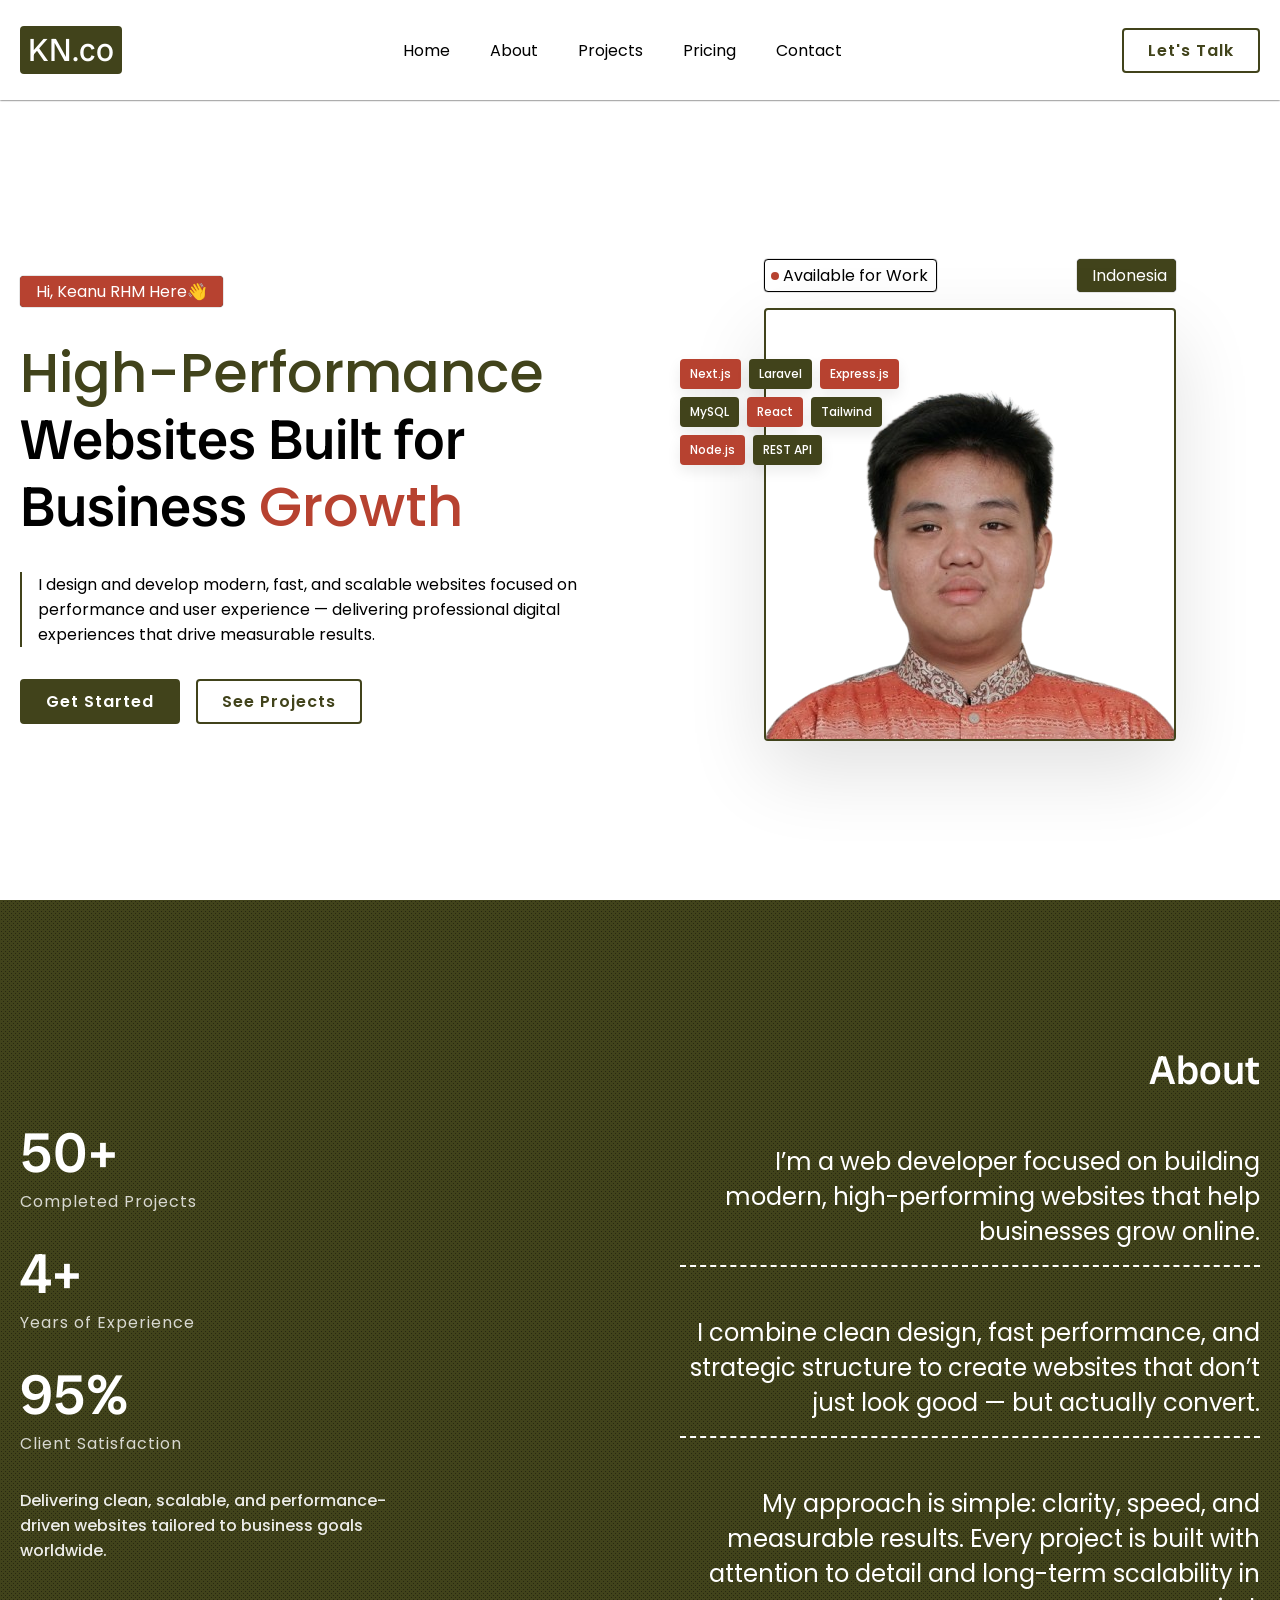
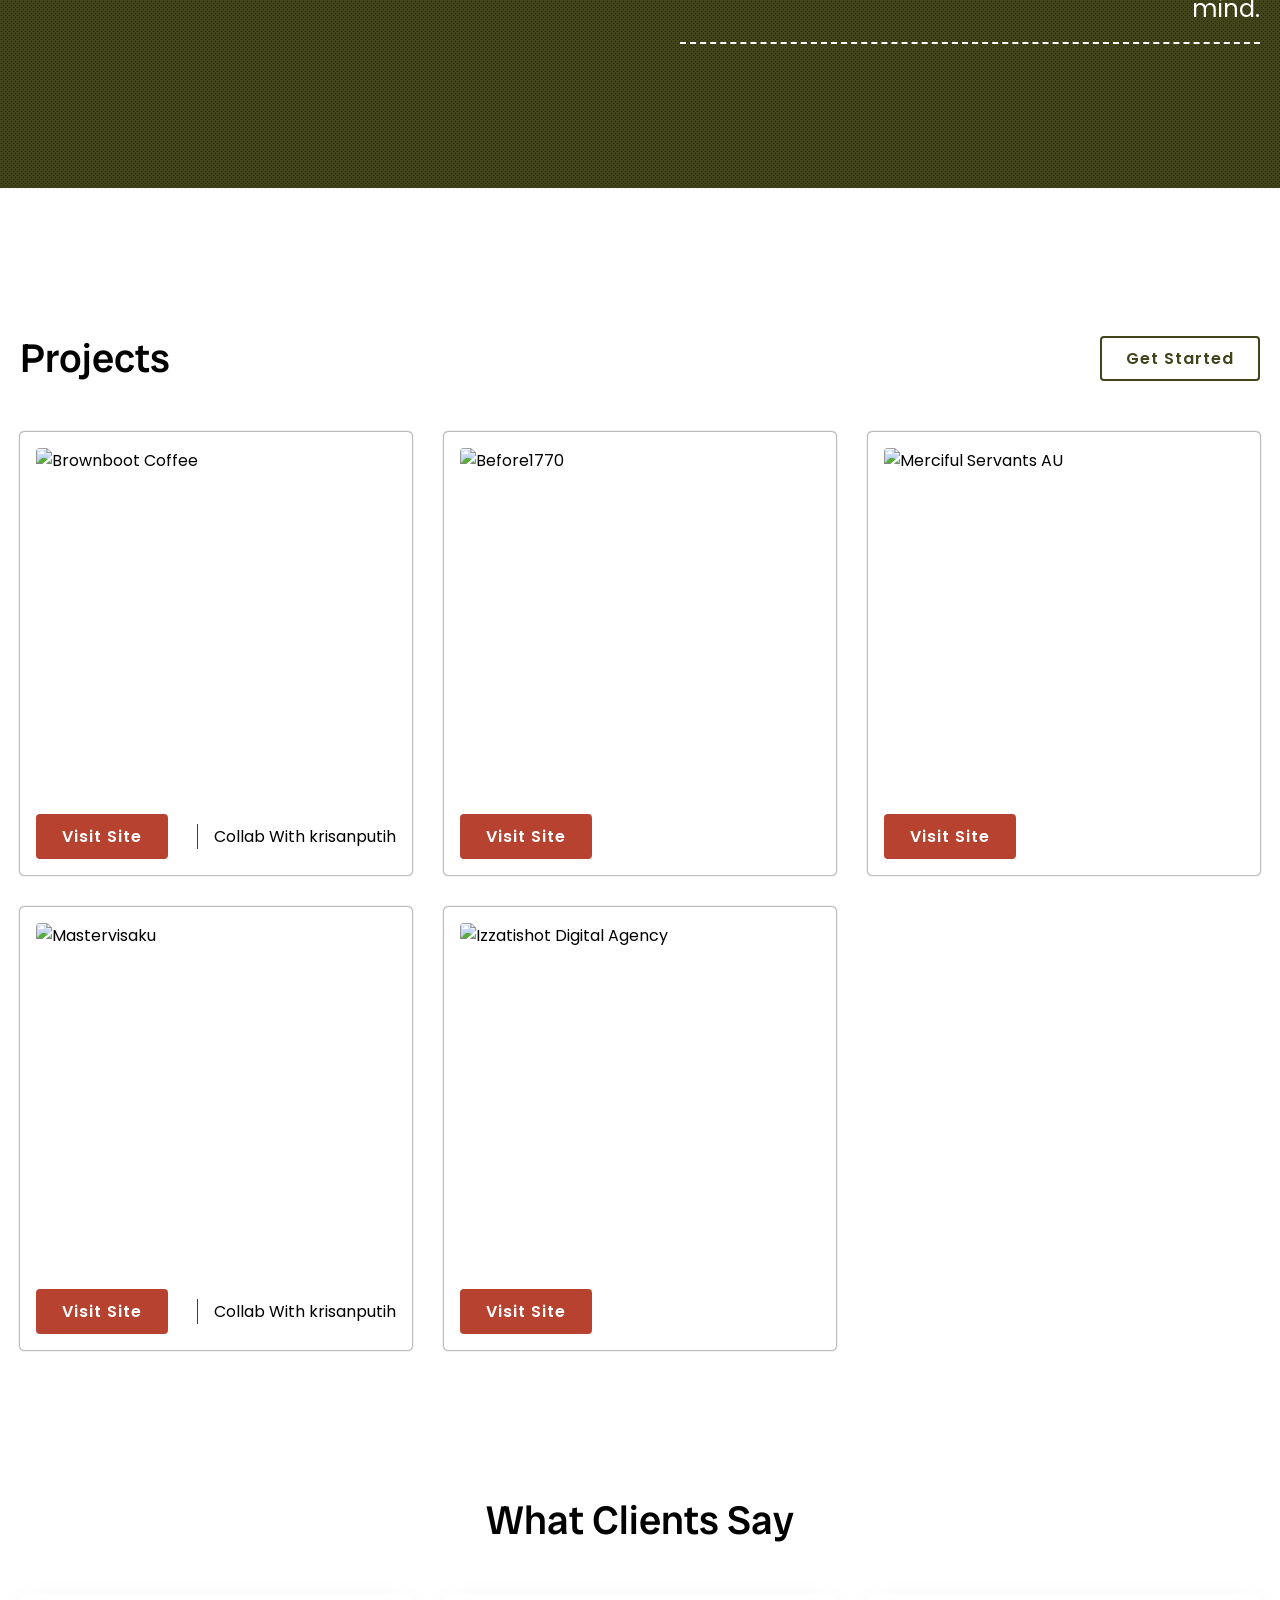
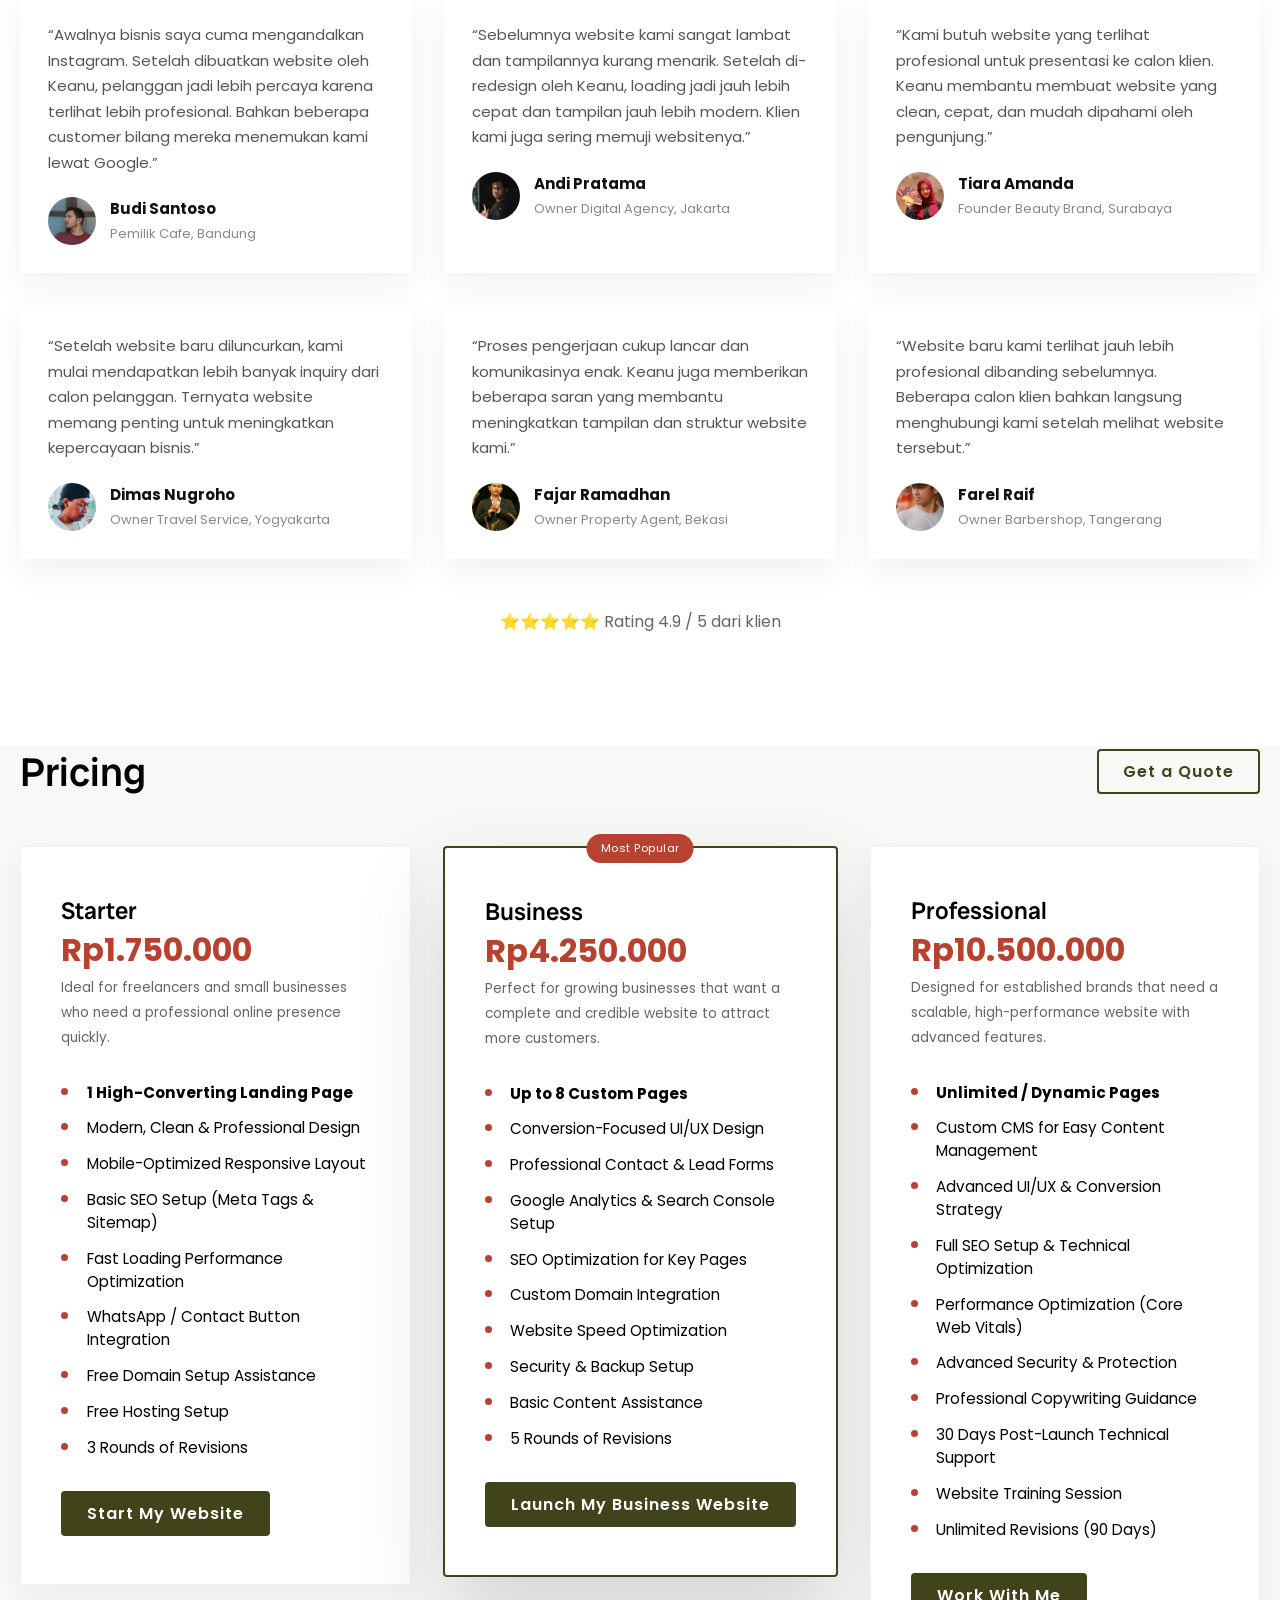
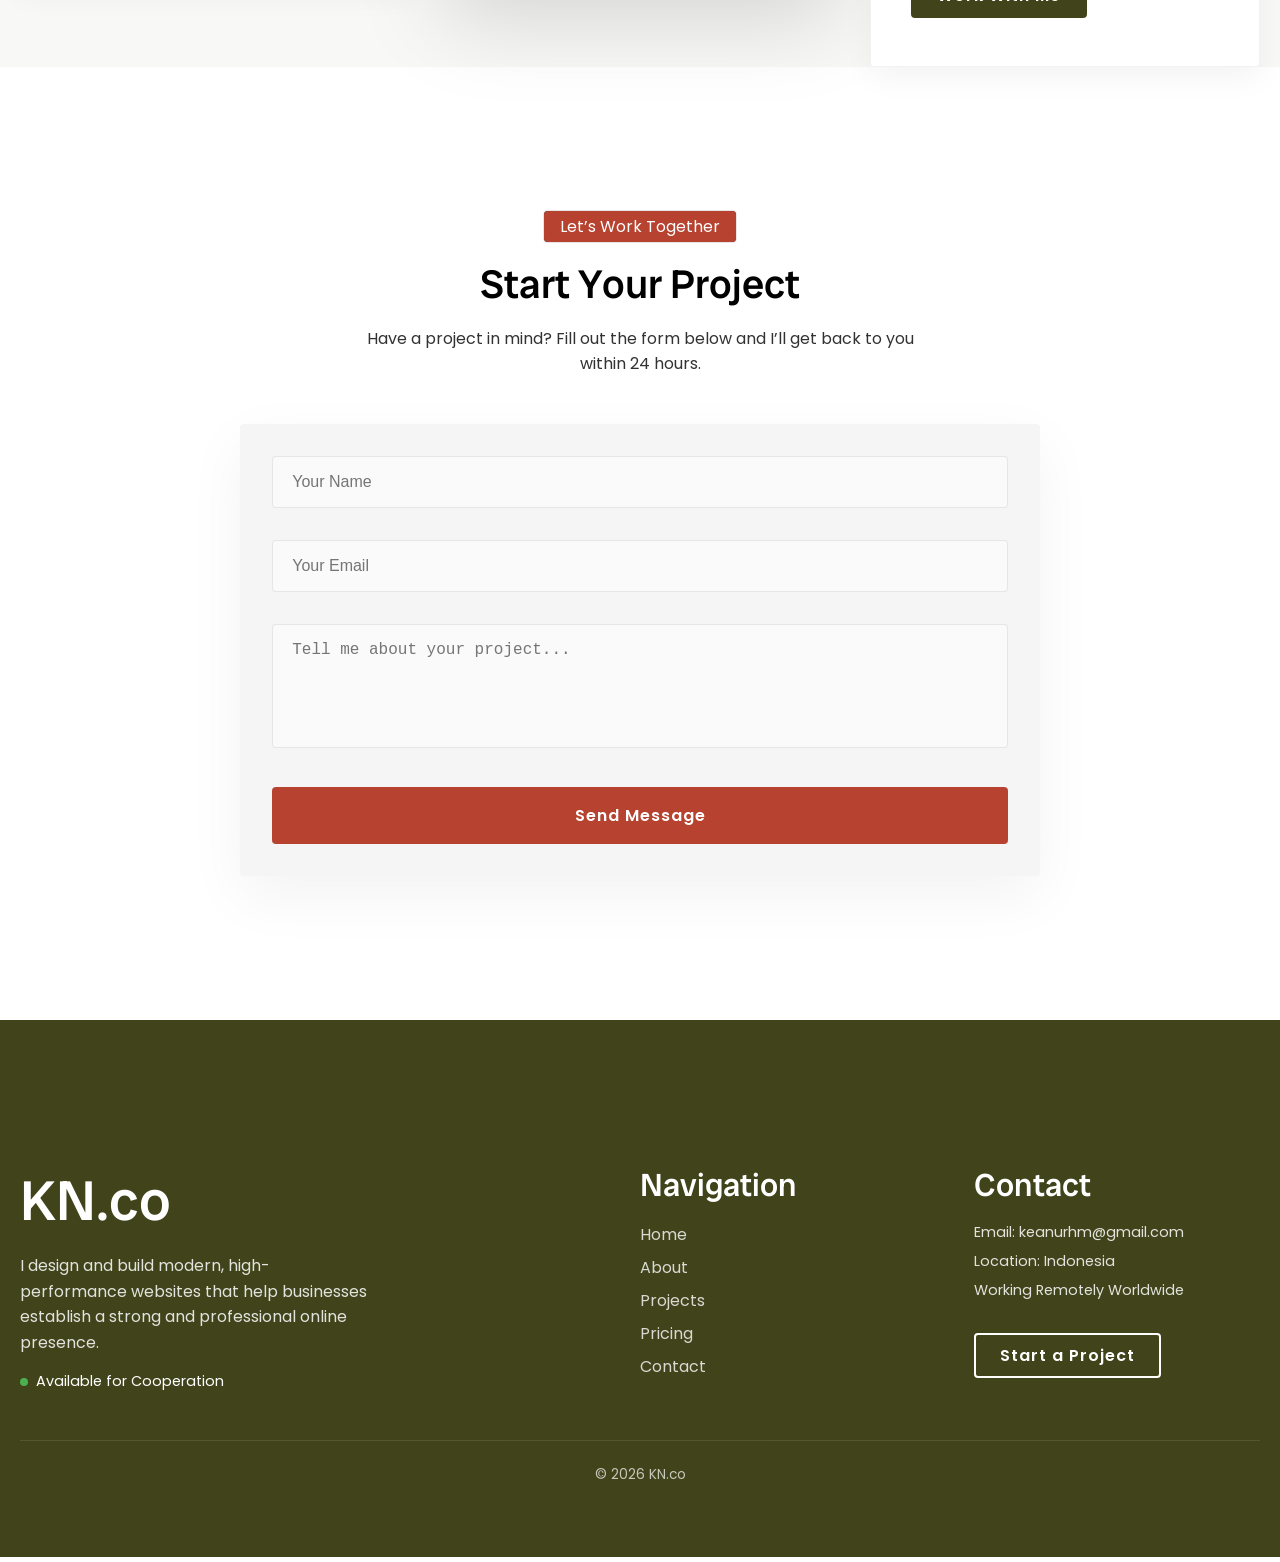
==== commit 908b511f: "Update index.html" ====
--- a/index.html
+++ b/index.html
@@ -347,114 +347,99 @@
     </div>
   </div>
 </section>
-    <section id="sec-pricing" class="section section-height">
-      <div class="container">
-        <div class="sec-pricing-content">
-          <!-- ROW 1 -->
-          <div class="sprice-row-1">
-            <h2 class="section-title">Pricing</h2>
-            <a href="#sec-contact" class="btn btn-transparent">Get a Quote</a>
-          </div>
-
-          <!-- ROW 2 -->
-          <div class="sprice-row-2">
-  <div class="card-pricing-wr">
-    <div class="card-pricing">
-      <div class="price-header">
-        <h3>Starter</h3>
-        <p class="price">Rp1.750.000</p>
-        <span>
-          Ideal for freelancers and small businesses who need a professional
-          online presence quickly.
-        </span>
-      </div>
-
-      <ul class="price-features">
-        <li><strong>1 High-Converting Landing Page</strong></li>
-        <li>Modern, Clean & Professional Design</li>
-        <li>Mobile-Optimized Responsive Layout</li>
-        <li>Basic SEO Setup (Meta Tags & Sitemap)</li>
-        <li>Fast Loading Performance Optimization</li>
-        <li>WhatsApp / Contact Button Integration</li>
-        <li>Free Domain Setup Assistance</li>
-        <li>Free Hosting Setup</li>
-        <li>3 Rounds of Revisions</li>
-      </ul>
-
-      <div class="price-cta">
-        <a href="#sec-contact" class="btn btn-green">Start My Website</a>
+    <section id="sec-pricing" class="section">
+  <div class="container">
+    <div class="sec-pricing-content">
+      <!-- ROW 1: Title & Button -->
+      <div class="sprice-row-1">
+        <h2 class="section-title">Pricing</h2>
+        <a href="#sec-contact" class="btn btn-transparent">Get a Quote</a>
+      </div>
+
+      <!-- ROW 2: Pricing Cards -->
+      <div class="sprice-row-2">
+        
+        <!-- Starter Card -->
+        <div class="card-pricing-wr">
+          <div class="card-pricing">
+            <div class="price-header">
+              <h3>Starter</h3>
+              <p class="price">Rp1.750.000</p>
+              <span class="price-desc">Ideal for freelancers and small businesses who need a professional online presence quickly.</span>
+            </div>
+            <ul class="price-features">
+              <li><strong>1 High-Converting Landing Page</strong></li>
+              <li>Modern, Clean & Professional Design</li>
+              <li>Mobile-Optimized Responsive Layout</li>
+              <li>Basic SEO Setup (Meta Tags & Sitemap)</li>
+              <li>Fast Loading Performance Optimization</li>
+              <li>WhatsApp / Contact Button Integration</li>
+              <li>Free Domain Setup Assistance</li>
+              <li>Free Hosting Setup</li>
+              <li>3 Rounds of Revisions</li>
+            </ul>
+            <div class="price-cta">
+              <a href="#sec-contact" class="btn btn-green">Start My Website</a>
+            </div>
+          </div>
+        </div>
+
+        <!-- Business Card (Featured) -->
+        <div class="card-pricing-wr featured">
+          <div class="card-pricing">
+            <div class="price-header">
+              <h3>Business</h3>
+              <p class="price">Rp4.250.000</p>
+              <span class="price-desc">Perfect for growing businesses that want a complete and credible website to attract more customers.</span>
+            </div>
+            <ul class="price-features">
+              <li><strong>Up to 8 Custom Pages</strong></li>
+              <li>Conversion-Focused UI/UX Design</li>
+              <li>Professional Contact & Lead Forms</li>
+              <li>Google Analytics & Search Console Setup</li>
+              <li>SEO Optimization for Key Pages</li>
+              <li>Custom Domain Integration</li>
+              <li>Website Speed Optimization</li>
+              <li>Security & Backup Setup</li>
+              <li>Basic Content Assistance</li>
+              <li>5 Rounds of Revisions</li>
+            </ul>
+            <div class="price-cta">
+              <a href="#sec-contact" class="btn btn-green">Launch My Business Website</a>
+            </div>
+          </div>
+        </div>
+
+        <!-- Professional Card -->
+        <div class="card-pricing-wr">
+          <div class="card-pricing">
+            <div class="price-header">
+              <h3>Professional</h3>
+              <p class="price">Rp10.500.000</p>
+              <span class="price-desc">Designed for established brands that need a scalable, high-performance website with advanced features.</span>
+            </div>
+            <ul class="price-features">
+              <li><strong>Unlimited / Dynamic Pages</strong></li>
+              <li>Custom CMS for Easy Content Management</li>
+              <li>Advanced UI/UX & Conversion Strategy</li>
+              <li>Full SEO Setup & Technical Optimization</li>
+              <li>Performance Optimization (Core Web Vitals)</li>
+              <li>Advanced Security & Protection</li>
+              <li>Professional Copywriting Guidance</li>
+              <li>30 Days Post-Launch Technical Support</li>
+              <li>Website Training Session</li>
+              <li>Unlimited Revisions (90 Days)</li>
+            </ul>
+            <div class="price-cta">
+              <a href="#sec-contact" class="btn btn-green">Work With Me</a>
+            </div>
+          </div>
+        </div>
+
       </div>
     </div>
   </div>
-
-  <div class="card-pricing-wr featured">
-    <div class="card-pricing">
-      <div class="price-header">
-        <h3>Business</h3>
-        <p class="price">Rp4.250.000</p>
-        <span>
-          Perfect for growing businesses that want a complete and credible
-          website to attract more customers.
-        </span>
-      </div>
-
-      <ul class="price-features">
-        <li><strong>Up to 8 Custom Pages</strong></li>
-        <li>Conversion-Focused UI/UX Design</li>
-        <li>Professional Contact & Lead Forms</li>
-        <li>Google Analytics & Search Console Setup</li>
-        <li>SEO Optimization for Key Pages</li>
-        <li>Custom Domain Integration</li>
-        <li>Website Speed Optimization</li>
-        <li>Security & Backup Setup</li>
-        <li>Basic Content Assistance</li>
-        <li>5 Rounds of Revisions</li>
-      </ul>
-
-      <div class="price-cta">
-        <a href="#sec-contact" class="btn btn-green">
-          Launch My Business Website
-        </a>
-      </div>
-    </div>
-  </div>
-
-  <div class="card-pricing-wr">
-    <div class="card-pricing">
-      <div class="price-header">
-        <h3>Professional</h3>
-        <p class="price">Rp10.500.000</p>
-        <span>
-          Designed for established brands that need a scalable, high-performance
-          website with advanced features.
-        </span>
-      </div>
-
-      <ul class="price-features">
-        <li><strong>Unlimited / Dynamic Pages</strong></li>
-        <li>Custom CMS for Easy Content Management</li>
-        <li>Advanced UI/UX & Conversion Strategy</li>
-        <li>Full SEO Setup & Technical Optimization</li>
-        <li>Performance Optimization (Core Web Vitals)</li>
-        <li>Advanced Security & Protection</li>
-        <li>Professional Copywriting Guidance</li>
-        <li>30 Days Post-Launch Technical Support</li>
-        <li>Website Training Session</li>
-        <li>Unlimited Revisions (90 Days)</li>
-      </ul>
-
-      <div class="price-cta">
-        <a href="#sec-contact" class="btn btn-green">
-          Work With Me
-        </a>
-      </div>
-    </div>
-  </div>
-</div>
-          </div>
-        </div>
-      </div>
-    </section>
+</section>
     <section id="sec-contact" class="section-height">
       <div class="container sec-contact-content">
         <div class="contact-header">
--- a/style.css
+++ b/style.css
@@ -487,6 +487,8 @@
   height: 48px;
   border-radius: 50%;
   object-fit: cover;
+  display: flex;
+  flex-shrink: 0;
 }
 
 .client-meta strong {
@@ -530,10 +532,10 @@
 /* container */
 
 .sprice-row-2 {
-  display: grid;
-  grid-template-columns: repeat(3, 1fr);
-  gap: 2.5rem;
-  margin-top: 2rem;
+    display: grid;
+    grid-template-columns: repeat(3, 1fr);
+    gap: 2rem;
+    width: 100%;
 }
 
 /* =======================
@@ -571,9 +573,9 @@
    FEATURED CARD
 ======================= */
 
-.card-pricing-wr.featured {
+/* .card-pricing-wr.featured {
   transform: scale(1.08);
-}
+} */
 
 .card-pricing-wr.featured .card-pricing {
   border: 2px solid var(--col-1);
@@ -945,6 +947,12 @@
     grid-template-columns: repeat(1, 1fr);
   }
 
+  .stest-row-2 {
+    display: grid;
+    grid-template-columns: repeat(2, 1fr);
+    gap: 2rem;
+  }
+
   .sprice-row-2 {
     grid-template-columns: repeat(2, 1fr);
   }
@@ -964,6 +972,12 @@
 
   .sheroc-col-2 {
     justify-content: end;
+  }
+
+  .stest-row-2 {
+    display: grid;
+    grid-template-columns: repeat(1, 1fr);
+    gap: 2rem;
   }
 }
 
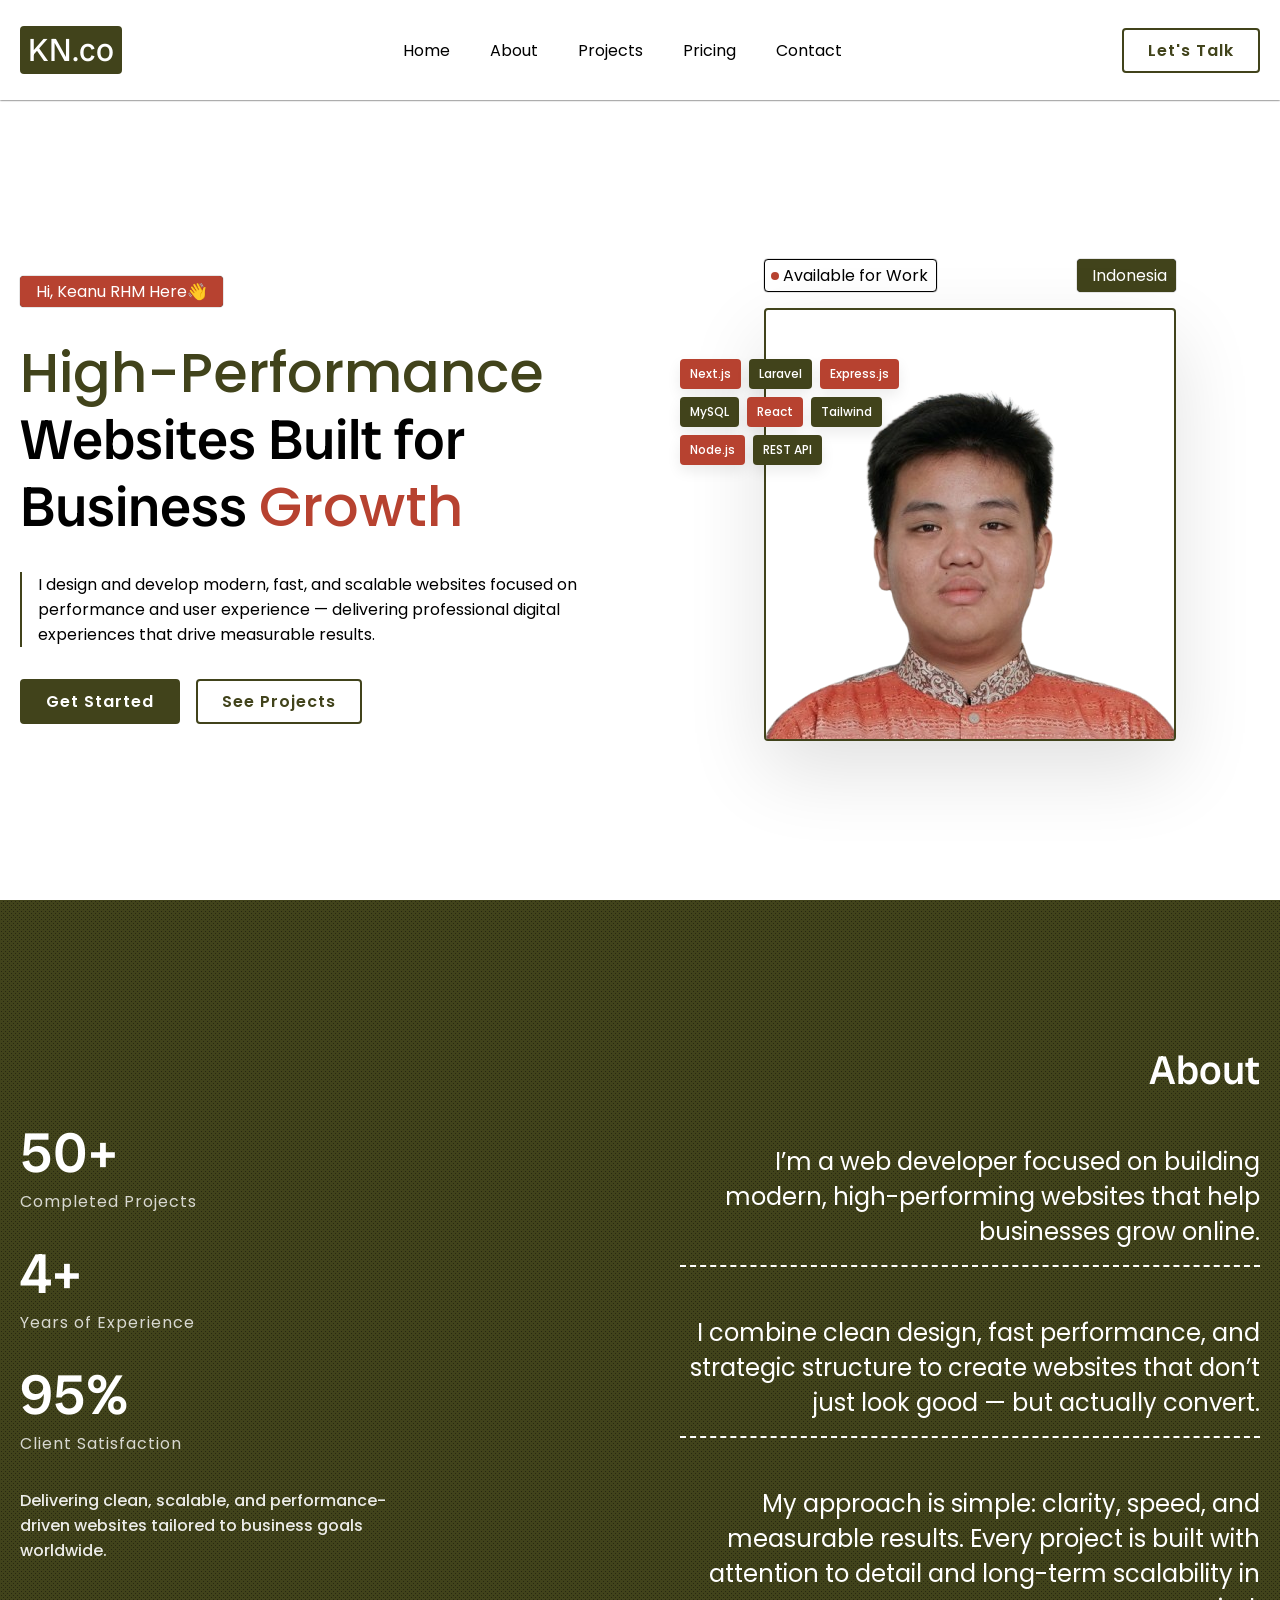
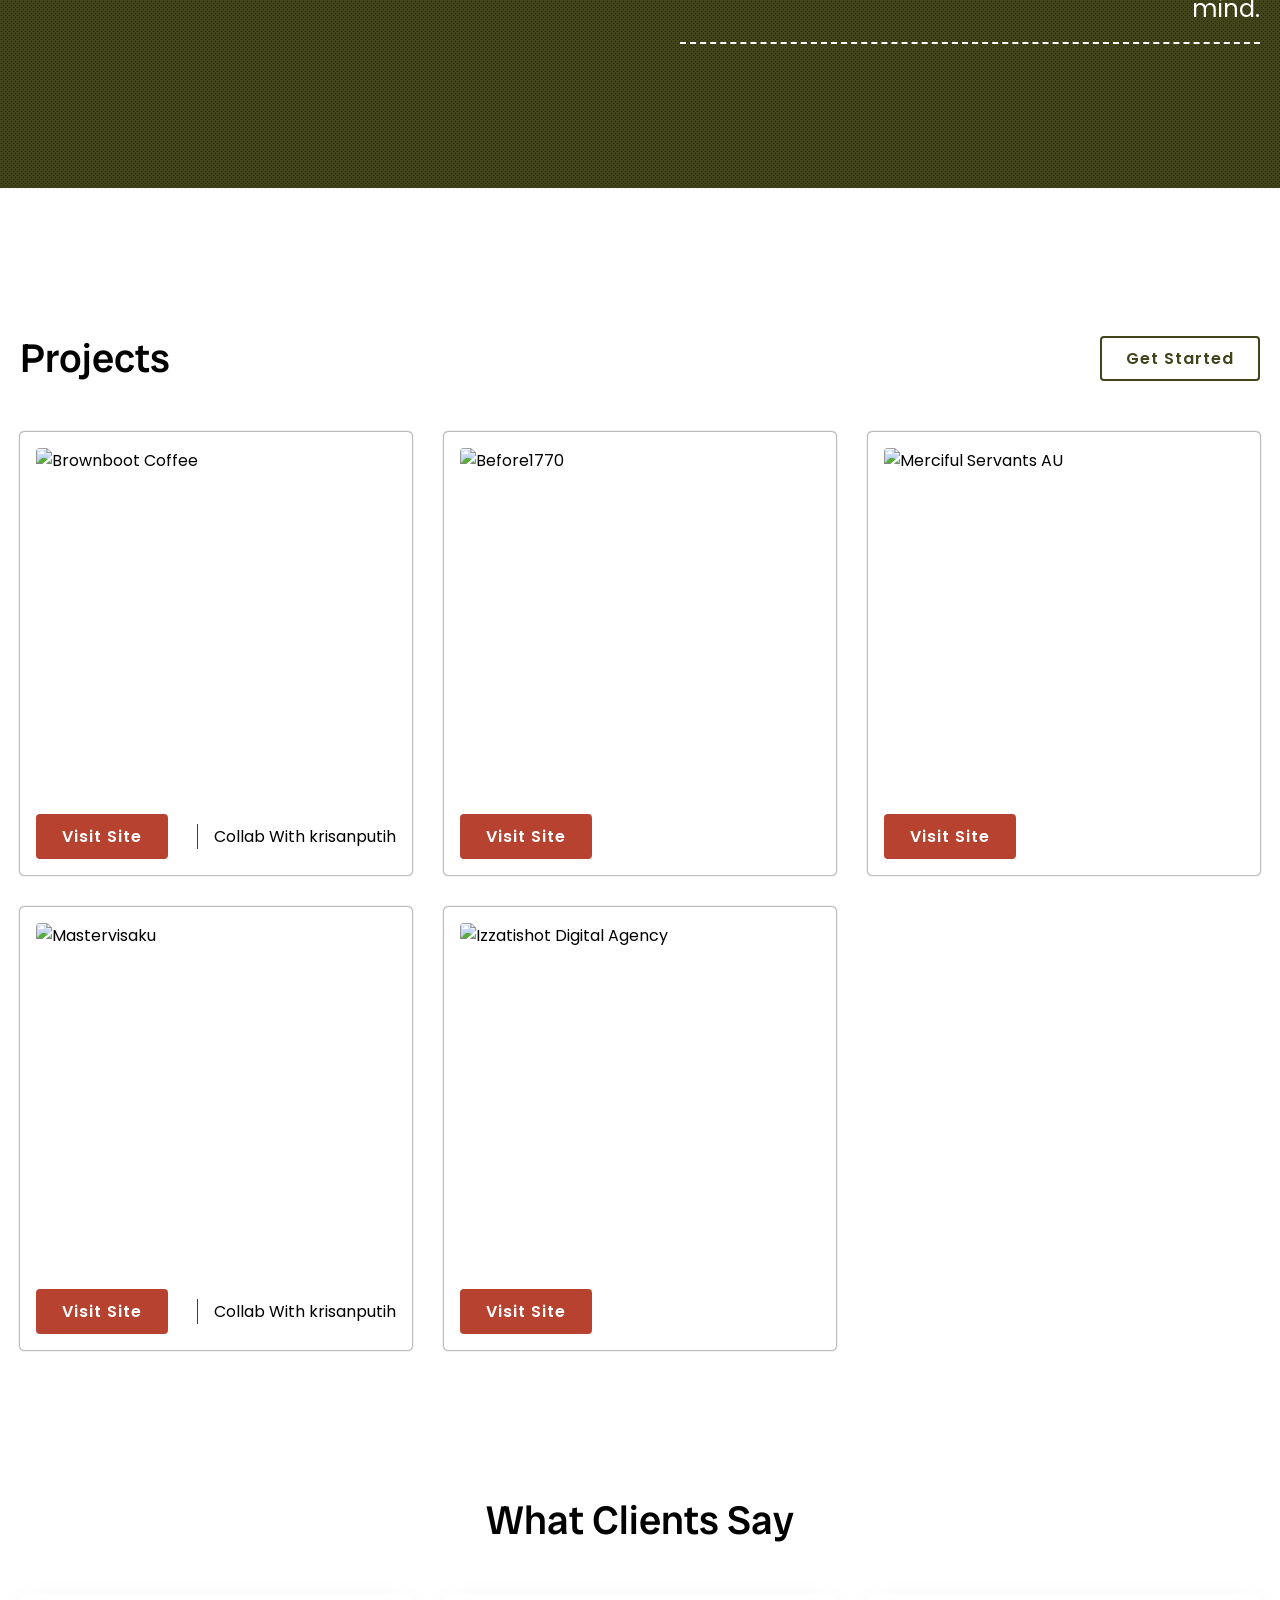
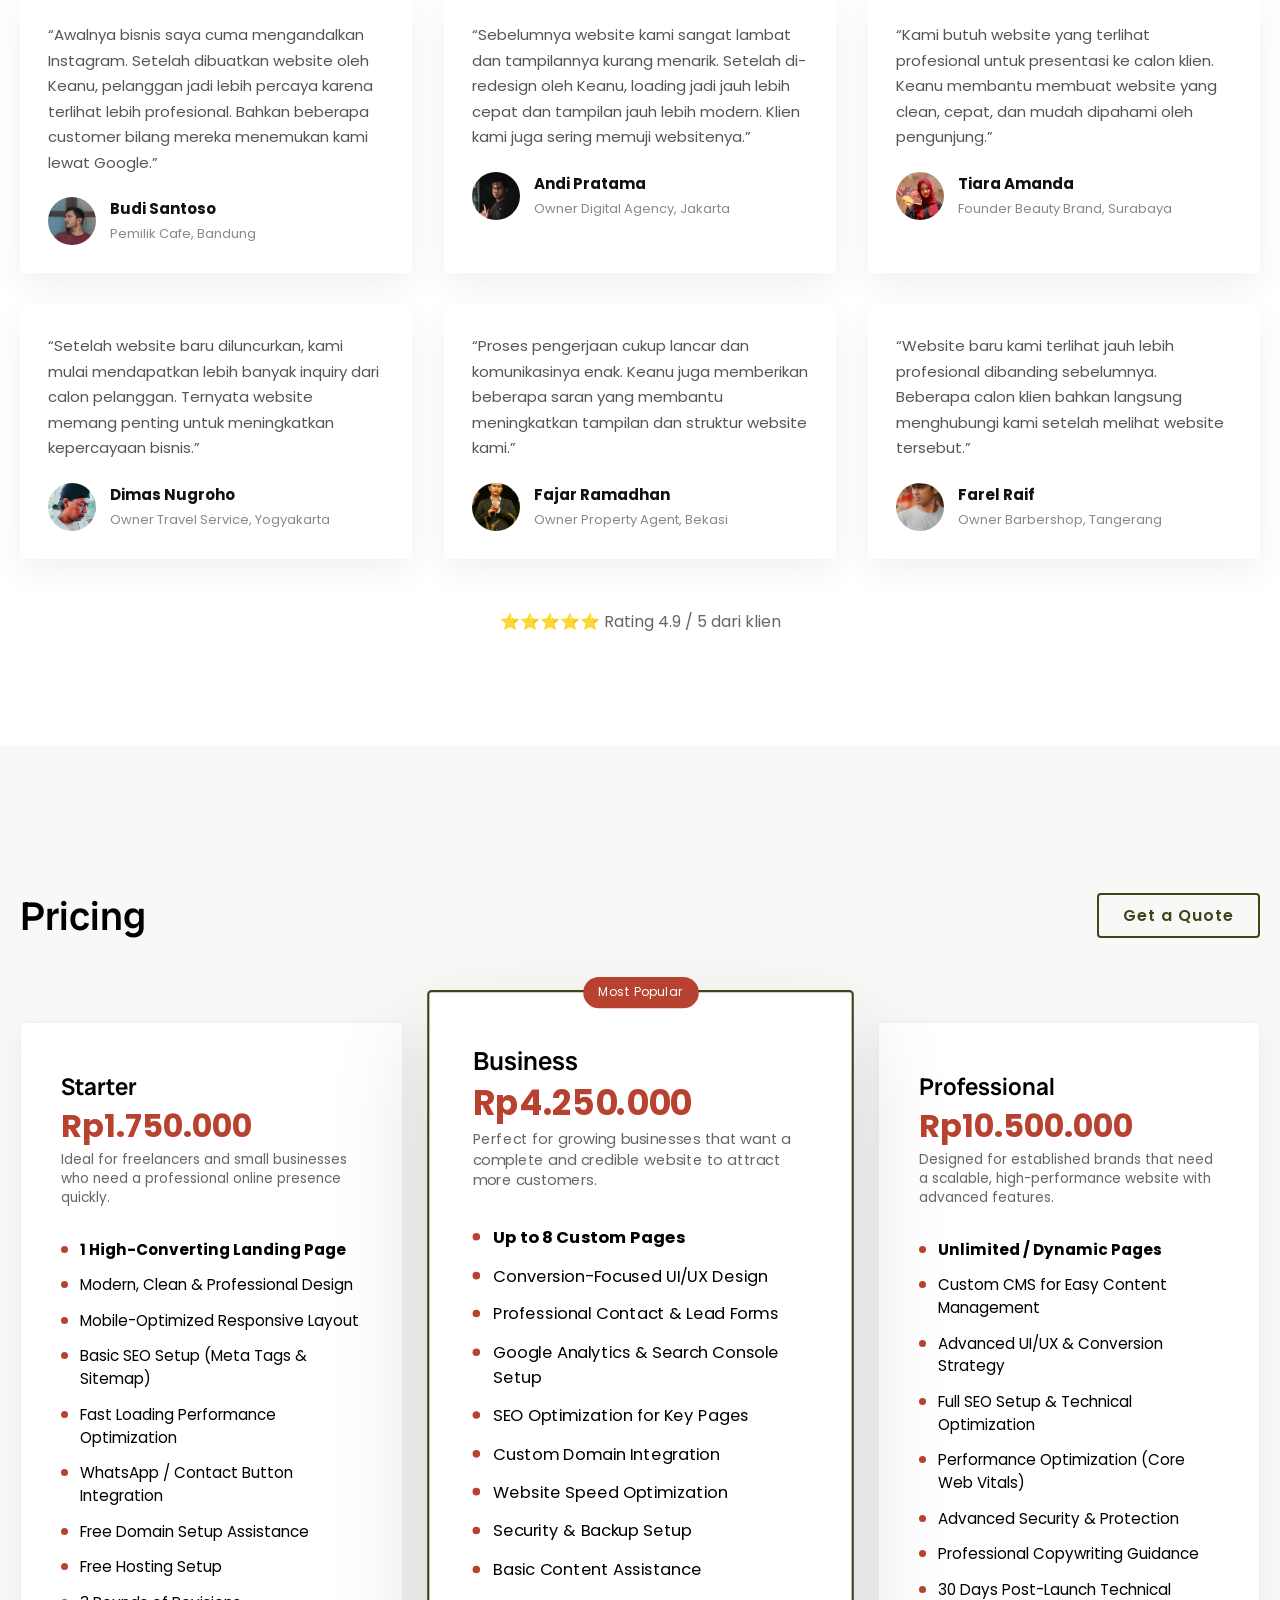
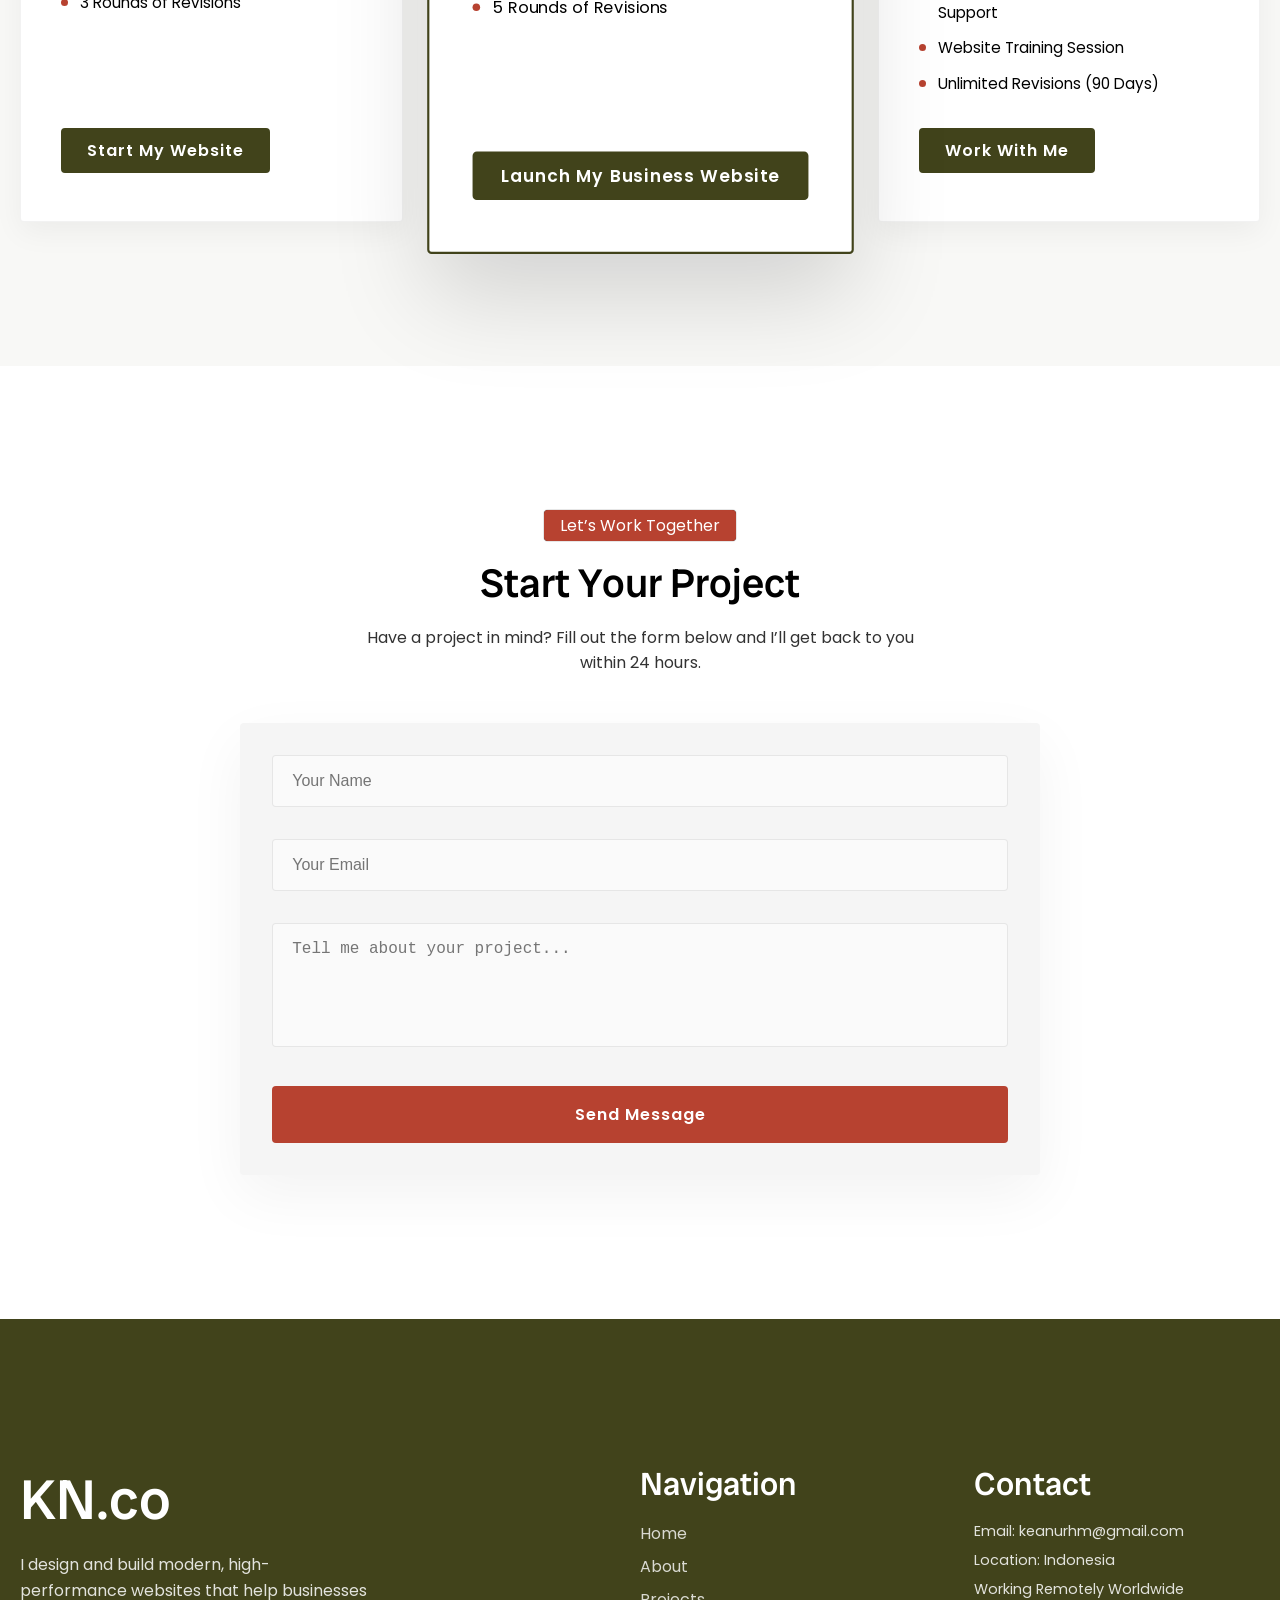
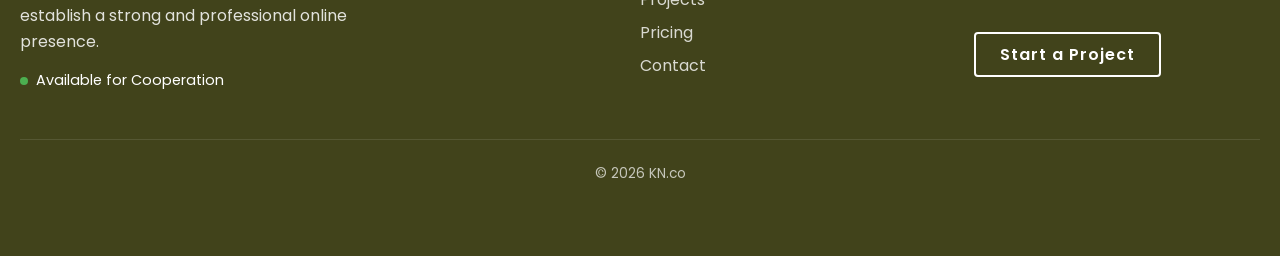
==== commit 10f68d8d: "Update index.html" ====
--- a/index.html
+++ b/index.html
@@ -347,7 +347,7 @@
     </div>
   </div>
 </section>
-    <section id="sec-pricing" class="section">
+    <section id="sec-pricing" class="section section-height">
   <div class="container">
     <div class="sec-pricing-content">
       <!-- ROW 1: Title & Button -->
--- a/style.css
+++ b/style.css
@@ -510,10 +510,11 @@
 /* =======================
    PRICING SECTION
 ======================= */
-
 #sec-pricing {
   background: #f8f8f6;
   position: relative;
+  height: auto !important; 
+  min-height: 100vh; 
 }
 
 .sec-pricing-content {
@@ -529,144 +530,123 @@
   justify-content: space-between;
 }
 
-/* container */
-
+/* container grid */
 .sprice-row-2 {
-    display: grid;
-    grid-template-columns: repeat(3, 1fr);
-    gap: 2rem;
-    width: 100%;
+  display: grid;
+  grid-template-columns: repeat(3, 1fr);
+  gap: 2.5rem;
+  margin-top: 2rem;
+  align-items: stretch;
 }
 
 /* =======================
-   CARD
+   CARD (STYLE TETAP SAMA)
 ======================= */
-
 .card-pricing {
   background: white;
-
   padding: 3rem 2.5rem;
-
-  border-radius: 4px;
-
-  display: flex;
-  flex-direction: column;
-
+  border-radius: 4px;
+  display: flex;
+  flex-direction: column;
   gap: 2rem;
-
   position: relative;
-
   border: 1px solid rgba(0, 0, 0, 0.05);
-
   transition: all 0.35s ease;
-
   box-shadow: 0 10px 30px rgba(0, 0, 0, 0.05);
+  height: 100%; /* Biar kotak sama tinggi */
 }
 
 .card-pricing:hover {
   transform: translateY(-14px);
-
   box-shadow: 0 35px 80px rgba(0, 0, 0, 0.12);
 }
 
-/* =======================
-   FEATURED CARD
-======================= */
-
-/* .card-pricing-wr.featured {
+/* FEATURED CARD SCALE */
+.card-pricing-wr.featured {
   transform: scale(1.08);
-} */
+  z-index: 2;
+}
 
 .card-pricing-wr.featured .card-pricing {
   border: 2px solid var(--col-1);
-
   box-shadow: 0 40px 90px rgba(0, 0, 0, 0.15);
 }
 
-/* popular badge */
-
+/* Popular Badge */
 .card-pricing-wr.featured .card-pricing::before {
   content: "Most Popular";
-
   position: absolute;
-
   top: -14px;
   left: 50%;
-
   transform: translateX(-50%);
-
   background: var(--col-3);
-
   color: white;
-
   font-size: 0.7rem;
-
   padding: 6px 14px;
-
   border-radius: 20px;
-
   letter-spacing: 0.5px;
 }
 
 /* =======================
-   HEADER
+   FEATURES (FIX OVERFLOW SAJA)
 ======================= */
-
-.price-header h3 {
-  font-size: 1.5rem;
-}
-
-.price {
-  font-size: 2rem;
-
-  font-weight: 700;
-
-  color: var(--col-3);
-}
-
-.price-header span {
-  font-size: 0.85rem;
-  opacity: 0.6;
-}
-
-/* =======================
-   FEATURES
-======================= */
-
 .price-features {
   list-style: none;
-
   padding: 0;
-
-  display: flex;
-
-  flex-direction: column;
-
+  display: flex;
+  flex-direction: column;
   gap: 0.8rem;
+  flex-grow: 1; /* Mendorong tombol CTA ke bawah */
 }
 
 .price-features li {
+  /* INI KUNCI FIX OVERFLOW */
+  display: flex !important;    /* Kotak biru akan membungkus teks */
+  align-items: flex-start;     /* Bullet tetap di baris pertama */
+  gap: 12px;                   /* Jarak bullet ke teks */
+  
   position: relative;
-
-  padding-left: 1.6rem;
-
   font-size: 0.95rem;
-}
-
+  line-height: 1.5;            /* Biar teks panjang rapi */
+  height: auto !important;     /* Anti-gepeng */
+}
+
+/* Style Bullet (Tetap pake var col-3) */
 .price-features li::before {
   content: "";
-
-  width: 7px;
+  display: block;
+  min-width: 7px;              /* Ukuran persis seperti awal */
   height: 7px;
-
   background: var(--col-3);
-
   border-radius: 50%;
-
-  position: absolute;
-
-  left: 0;
-  top: 7px;
+  margin-top: 7px;             /* Posisi persis seperti awal */
+  flex-shrink: 0;              /* Anti-gepeng */
+}
+
+/* =======================
+   HEADER & TEXT
+======================= */
+.price-header h3 { font-size: 1.5rem; }
+.price { font-size: 2rem; font-weight: 700; color: var(--col-3); }
+.price-header span { font-size: 0.85rem; opacity: 0.6; line-height: 1.4; display: block; }
+
+/* =======================
+   RESPONSIVE (HP)
+======================= */
+@media (max-width: 992px) {
+  .sprice-row-2 {
+    grid-template-columns: 1fr; /* 1 kolom di HP */
+    gap: 4rem;
+  }
+  
+  .card-pricing-wr.featured {
+    transform: scale(1); /* Di HP jangan di-scale biar tidak tabrakan */
+  }
+
+  .sprice-row-1 {
+    flex-direction: column;
+    text-align: center;
+  }
 }
 
 /* =========================
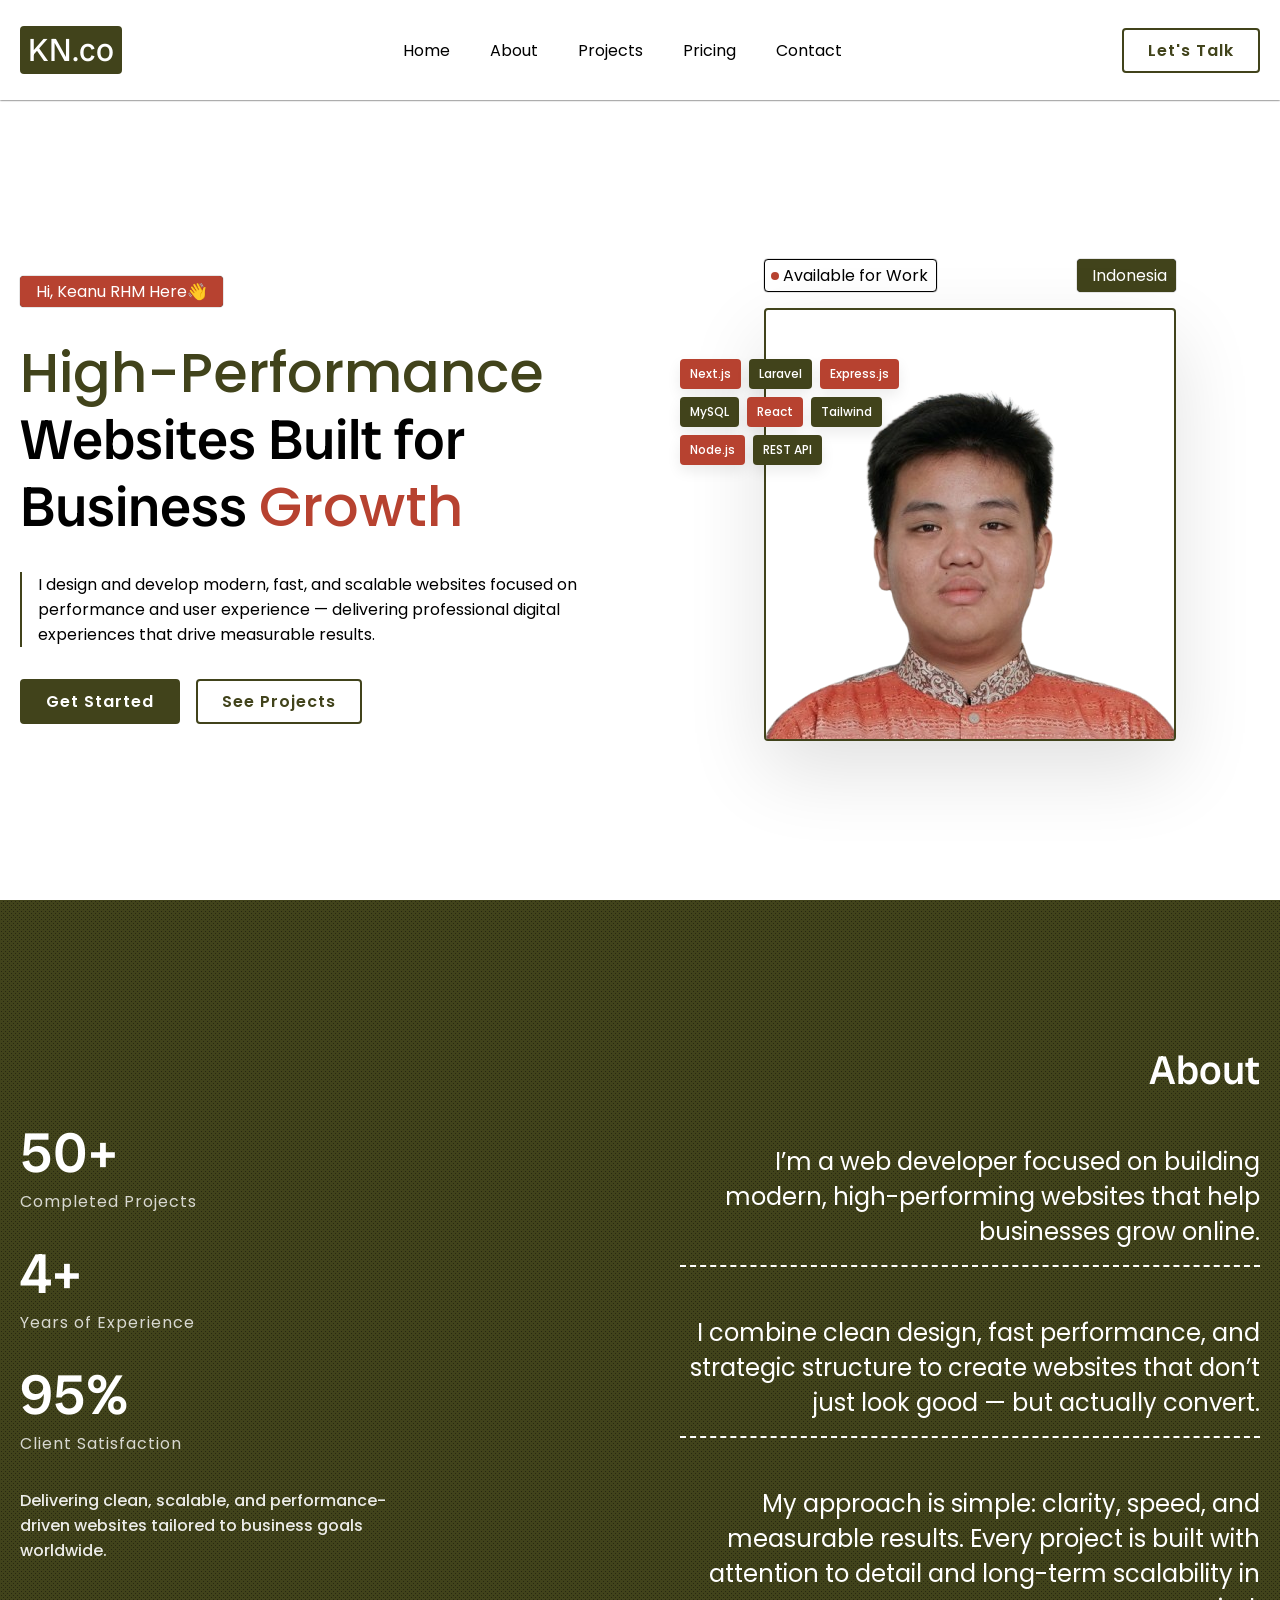
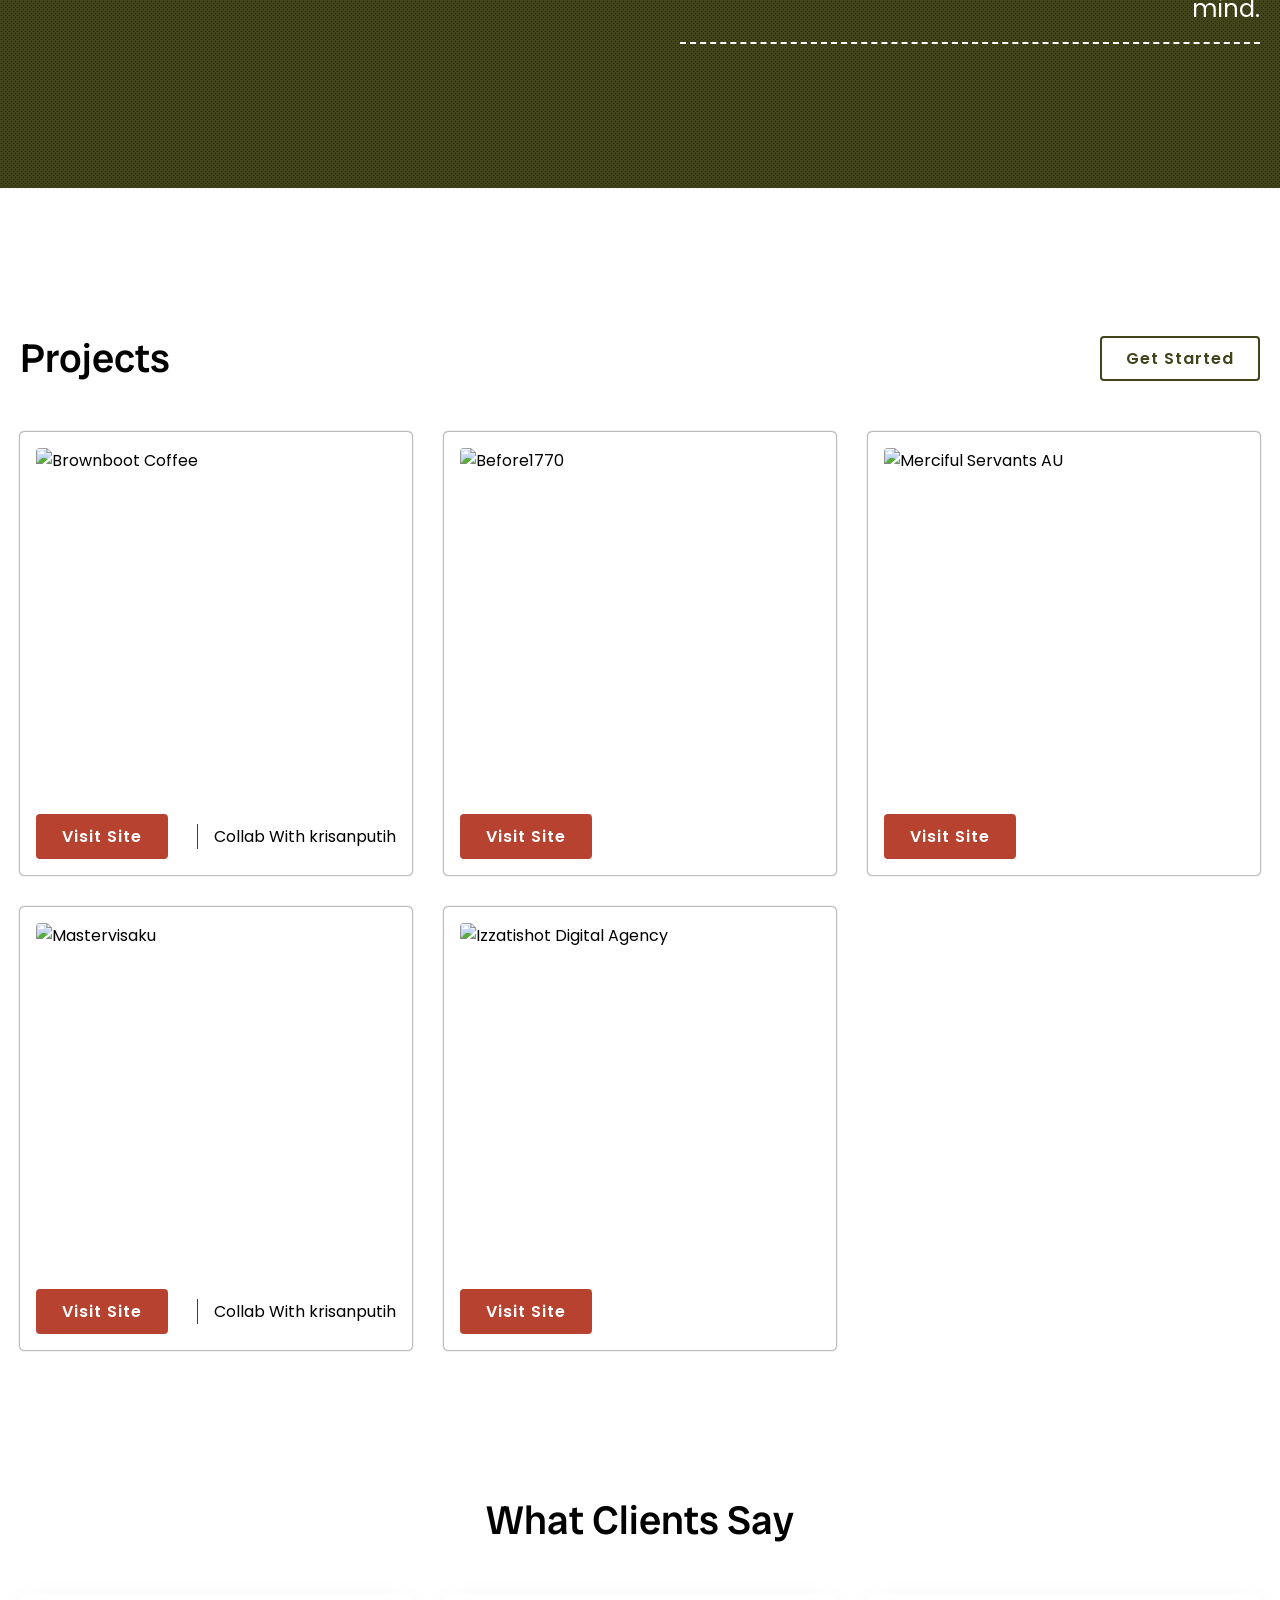
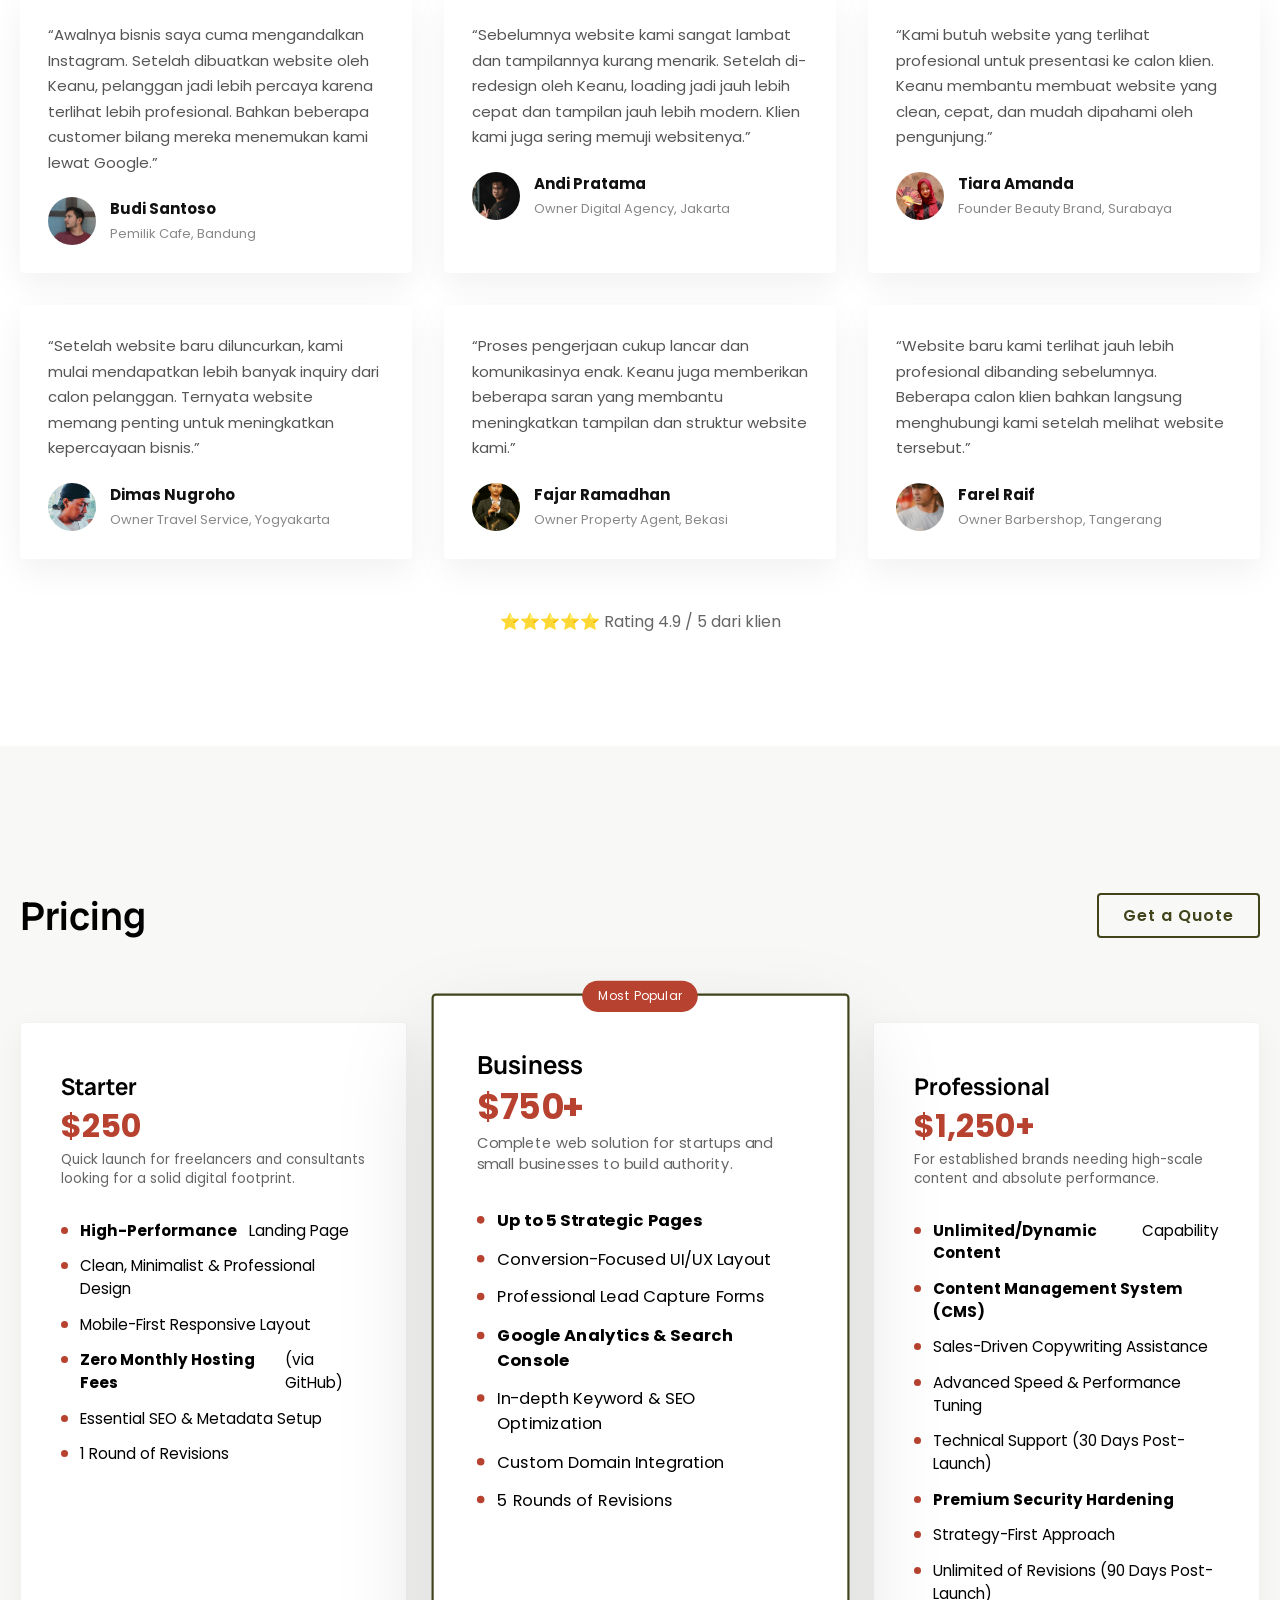
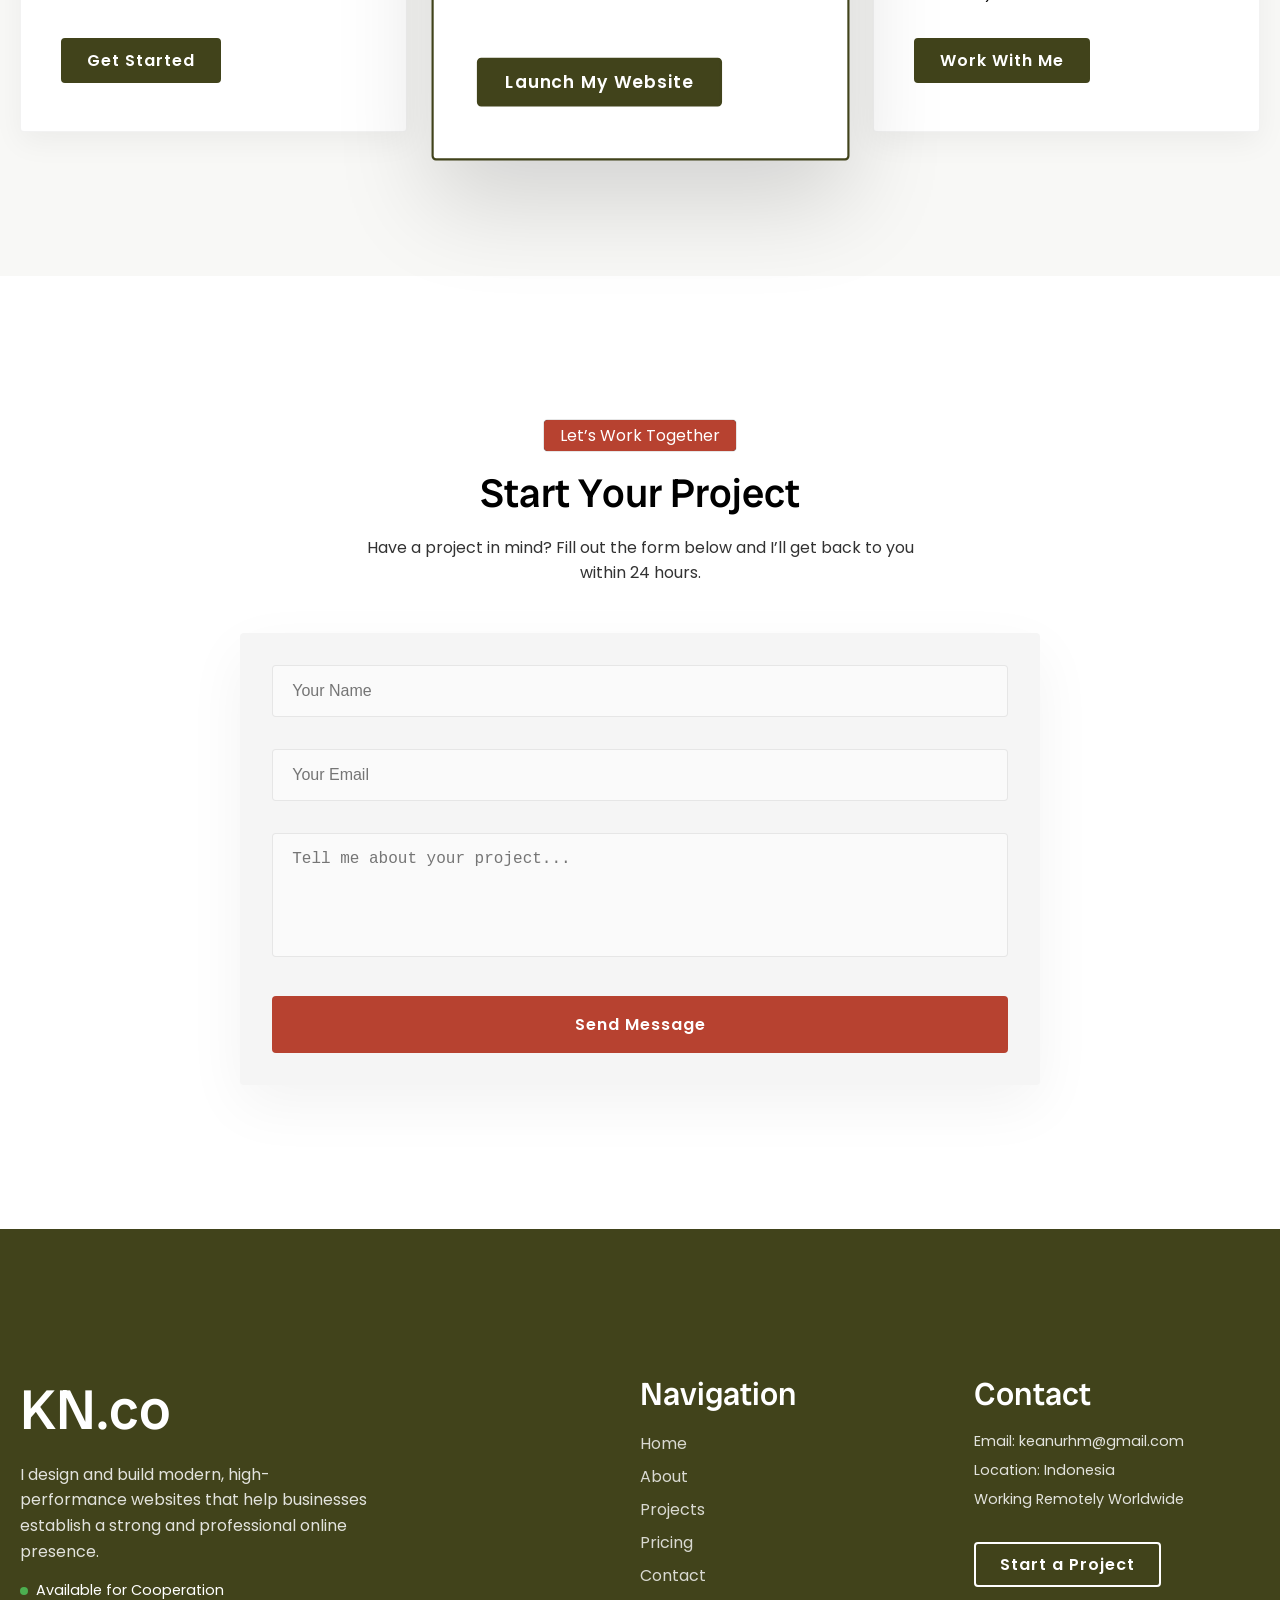
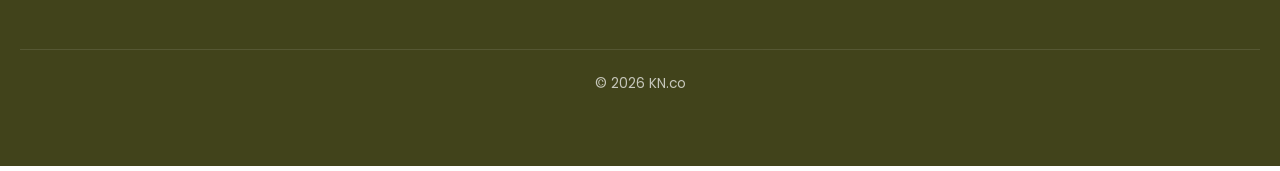
==== commit d18d63bb: "Update index.html" ====
--- a/index.html
+++ b/index.html
@@ -348,98 +348,104 @@
   </div>
 </section>
     <section id="sec-pricing" class="section section-height">
-  <div class="container">
-    <div class="sec-pricing-content">
-      <!-- ROW 1: Title & Button -->
-      <div class="sprice-row-1">
-        <h2 class="section-title">Pricing</h2>
-        <a href="#sec-contact" class="btn btn-transparent">Get a Quote</a>
-      </div>
-
-      <!-- ROW 2: Pricing Cards -->
-      <div class="sprice-row-2">
-        
-        <!-- Starter Card -->
-        <div class="card-pricing-wr">
-          <div class="card-pricing">
-            <div class="price-header">
-              <h3>Starter</h3>
-              <p class="price">Rp1.750.000</p>
-              <span class="price-desc">Ideal for freelancers and small businesses who need a professional online presence quickly.</span>
-            </div>
-            <ul class="price-features">
-              <li><strong>1 High-Converting Landing Page</strong></li>
-              <li>Modern, Clean & Professional Design</li>
-              <li>Mobile-Optimized Responsive Layout</li>
-              <li>Basic SEO Setup (Meta Tags & Sitemap)</li>
-              <li>Fast Loading Performance Optimization</li>
-              <li>WhatsApp / Contact Button Integration</li>
-              <li>Free Domain Setup Assistance</li>
-              <li>Free Hosting Setup</li>
-              <li>3 Rounds of Revisions</li>
-            </ul>
-            <div class="price-cta">
-              <a href="#sec-contact" class="btn btn-green">Start My Website</a>
-            </div>
-          </div>
-        </div>
-
-        <!-- Business Card (Featured) -->
-        <div class="card-pricing-wr featured">
-          <div class="card-pricing">
-            <div class="price-header">
-              <h3>Business</h3>
-              <p class="price">Rp4.250.000</p>
-              <span class="price-desc">Perfect for growing businesses that want a complete and credible website to attract more customers.</span>
-            </div>
-            <ul class="price-features">
-              <li><strong>Up to 8 Custom Pages</strong></li>
-              <li>Conversion-Focused UI/UX Design</li>
-              <li>Professional Contact & Lead Forms</li>
-              <li>Google Analytics & Search Console Setup</li>
-              <li>SEO Optimization for Key Pages</li>
-              <li>Custom Domain Integration</li>
-              <li>Website Speed Optimization</li>
-              <li>Security & Backup Setup</li>
-              <li>Basic Content Assistance</li>
-              <li>5 Rounds of Revisions</li>
-            </ul>
-            <div class="price-cta">
-              <a href="#sec-contact" class="btn btn-green">Launch My Business Website</a>
-            </div>
-          </div>
-        </div>
-
-        <!-- Professional Card -->
-        <div class="card-pricing-wr">
-          <div class="card-pricing">
-            <div class="price-header">
-              <h3>Professional</h3>
-              <p class="price">Rp10.500.000</p>
-              <span class="price-desc">Designed for established brands that need a scalable, high-performance website with advanced features.</span>
-            </div>
-            <ul class="price-features">
-              <li><strong>Unlimited / Dynamic Pages</strong></li>
-              <li>Custom CMS for Easy Content Management</li>
-              <li>Advanced UI/UX & Conversion Strategy</li>
-              <li>Full SEO Setup & Technical Optimization</li>
-              <li>Performance Optimization (Core Web Vitals)</li>
-              <li>Advanced Security & Protection</li>
-              <li>Professional Copywriting Guidance</li>
-              <li>30 Days Post-Launch Technical Support</li>
-              <li>Website Training Session</li>
-              <li>Unlimited Revisions (90 Days)</li>
-            </ul>
-            <div class="price-cta">
-              <a href="#sec-contact" class="btn btn-green">Work With Me</a>
-            </div>
-          </div>
-        </div>
-
-      </div>
-    </div>
-  </div>
-</section>
+      <div class="container">
+        <div class="sec-pricing-content">
+          <!-- ROW 1 -->
+          <div class="sprice-row-1">
+            <h2 class="section-title">Pricing</h2>
+            <a href="#sec-contact" class="btn btn-transparent">Get a Quote</a>
+          </div>
+
+          <!-- ROW 2 -->
+          <div class="sprice-row-2">
+            <div class="card-pricing-wr">
+              <div class="card-pricing">
+                <div class="price-header">
+                  <h3>Starter</h3>
+                  <p class="price">$250</p>
+                  <span
+                    >Quick launch for freelancers and consultants looking for a
+                    solid digital footprint.</span
+                  >
+                </div>
+
+                <ul class="price-features">
+                  <li><strong>High-Performance</strong> Landing Page</li>
+                  <li>Clean, Minimalist & Professional Design</li>
+                  <li>Mobile-First Responsive Layout</li>
+                  <li>
+                    <strong>Zero Monthly Hosting Fees</strong> (via GitHub)
+                  </li>
+                  <li>Essential SEO & Metadata Setup</li>
+                  <li>1 Round of Revisions</li>
+                </ul>
+
+                <div class="price-cta">
+                  <a href="#sec-contact" class="btn btn-green">Get Started</a>
+                </div>
+              </div>
+            </div>
+
+            <div class="card-pricing-wr featured">
+              <div class="card-pricing">
+                <div class="price-header">
+                  <h3>Business</h3>
+                  <p class="price">$750+</p>
+                  <span
+                    >Complete web solution for startups and small businesses to
+                    build authority.</span
+                  >
+                </div>
+
+                <ul class="price-features">
+                  <li><strong>Up to 5 Strategic Pages</strong></li>
+                  <li>Conversion-Focused UI/UX Layout</li>
+                  <li>Professional Lead Capture Forms</li>
+                  <li><strong>Google Analytics & Search Console</strong></li>
+                  <li>In-depth Keyword & SEO Optimization</li>
+                  <li>Custom Domain Integration</li>
+                  <li>5 Rounds of Revisions</li>
+                </ul>
+
+                <div class="price-cta">
+                  <a href="#sec-contact" class="btn btn-green"
+                    >Launch My Website</a
+                  >
+                </div>
+              </div>
+            </div>
+
+            <div class="card-pricing-wr">
+              <div class="card-pricing">
+                <div class="price-header">
+                  <h3>Professional</h3>
+                  <p class="price">$1,250+</p>
+                  <span
+                    >For established brands needing high-scale content and
+                    absolute performance.</span
+                  >
+                </div>
+
+                <ul class="price-features">
+                  <li><strong>Unlimited/Dynamic Content</strong> Capability</li>
+                  <li><strong>Content Management System (CMS)</strong></li>
+                  <li>Sales-Driven Copywriting Assistance</li>
+                  <li>Advanced Speed & Performance Tuning</li>
+                  <li>Technical Support (30 Days Post-Launch)</li>
+                  <li><strong>Premium Security Hardening</strong></li>
+                  <li>Strategy-First Approach</li>
+                  <li>Unlimited of Revisions (90 Days Post-Launch)</li>
+                </ul>
+
+                <div class="price-cta">
+                  <a href="#sec-contact" class="btn btn-green">Work With Me</a>
+                </div>
+              </div>
+            </div>
+          </div>
+        </div>
+      </div>
+    </section>
     <section id="sec-contact" class="section-height">
       <div class="container sec-contact-content">
         <div class="contact-header">
--- a/style.css
+++ b/style.css
@@ -635,8 +635,7 @@
 ======================= */
 @media (max-width: 992px) {
   .sprice-row-2 {
-    grid-template-columns: 1fr; /* 1 kolom di HP */
-    gap: 4rem;
+    grid-template-columns: 1fr;
   }
   
   .card-pricing-wr.featured {
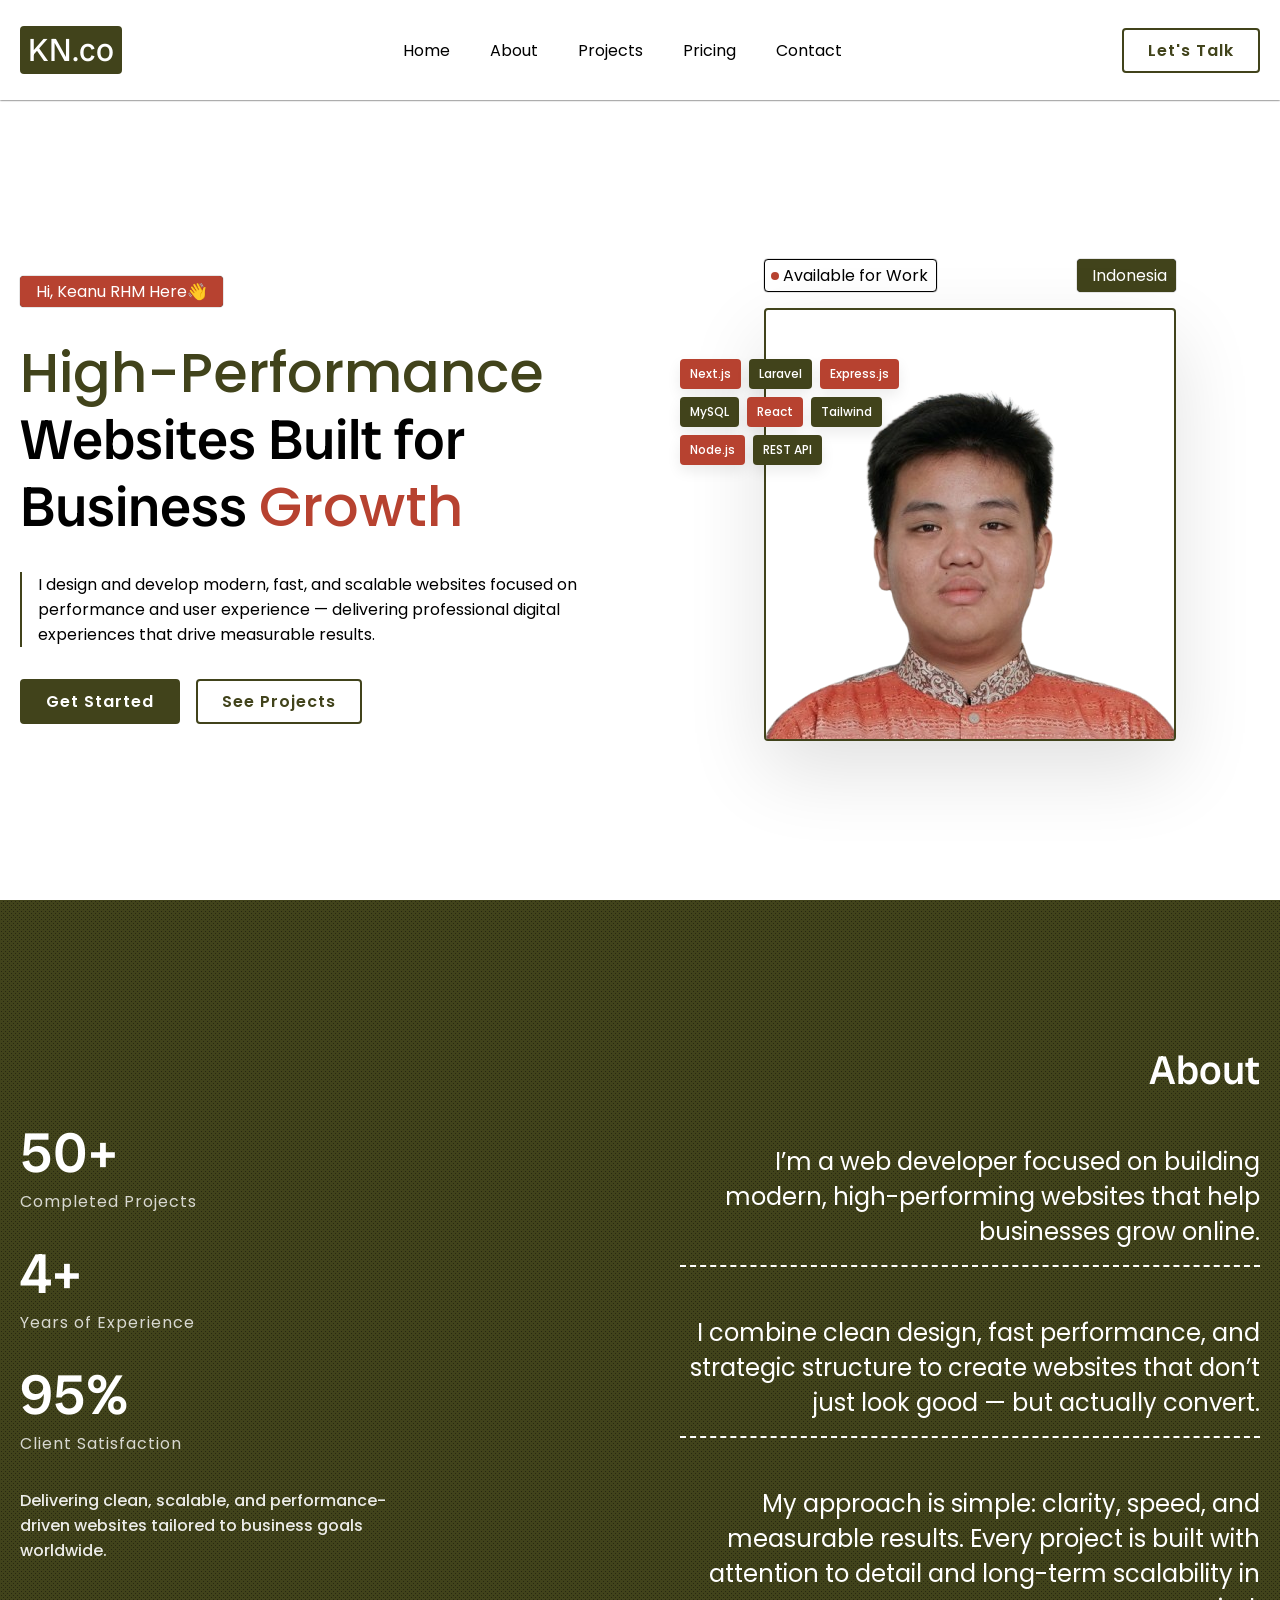
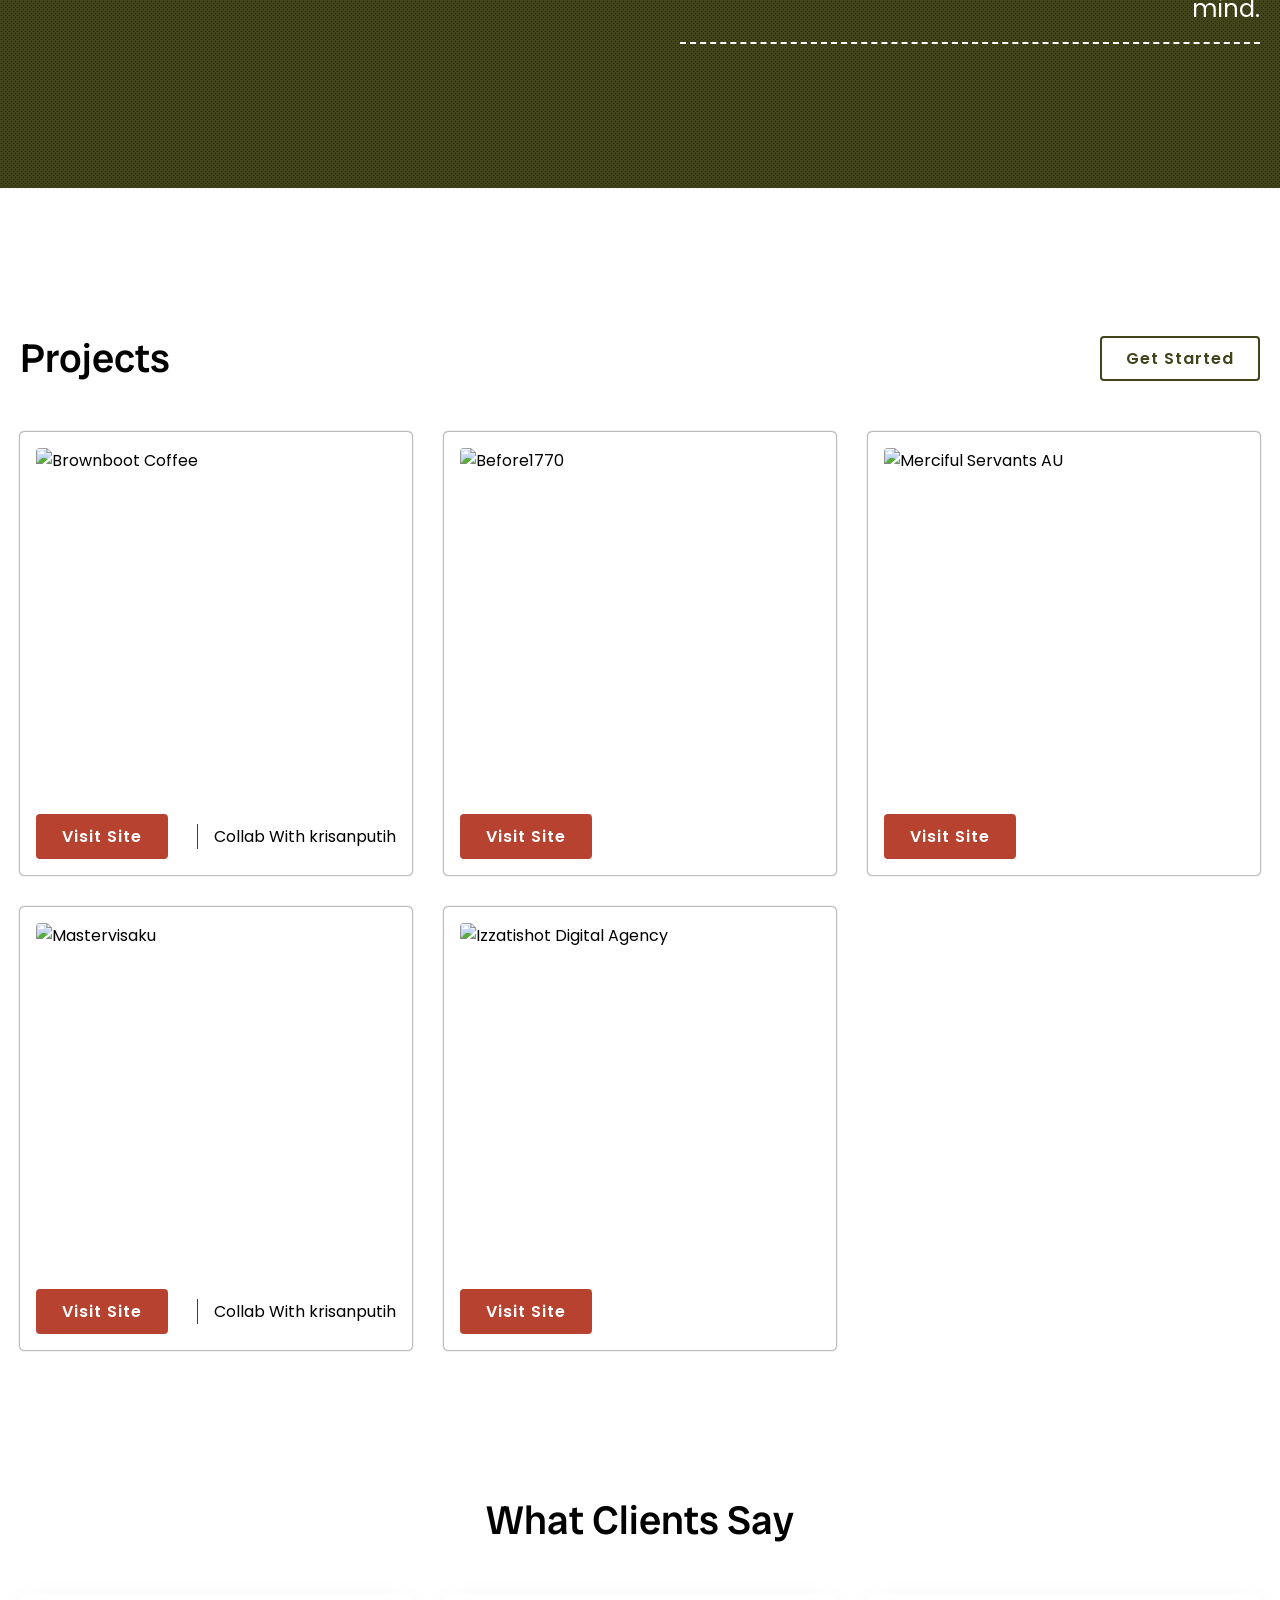
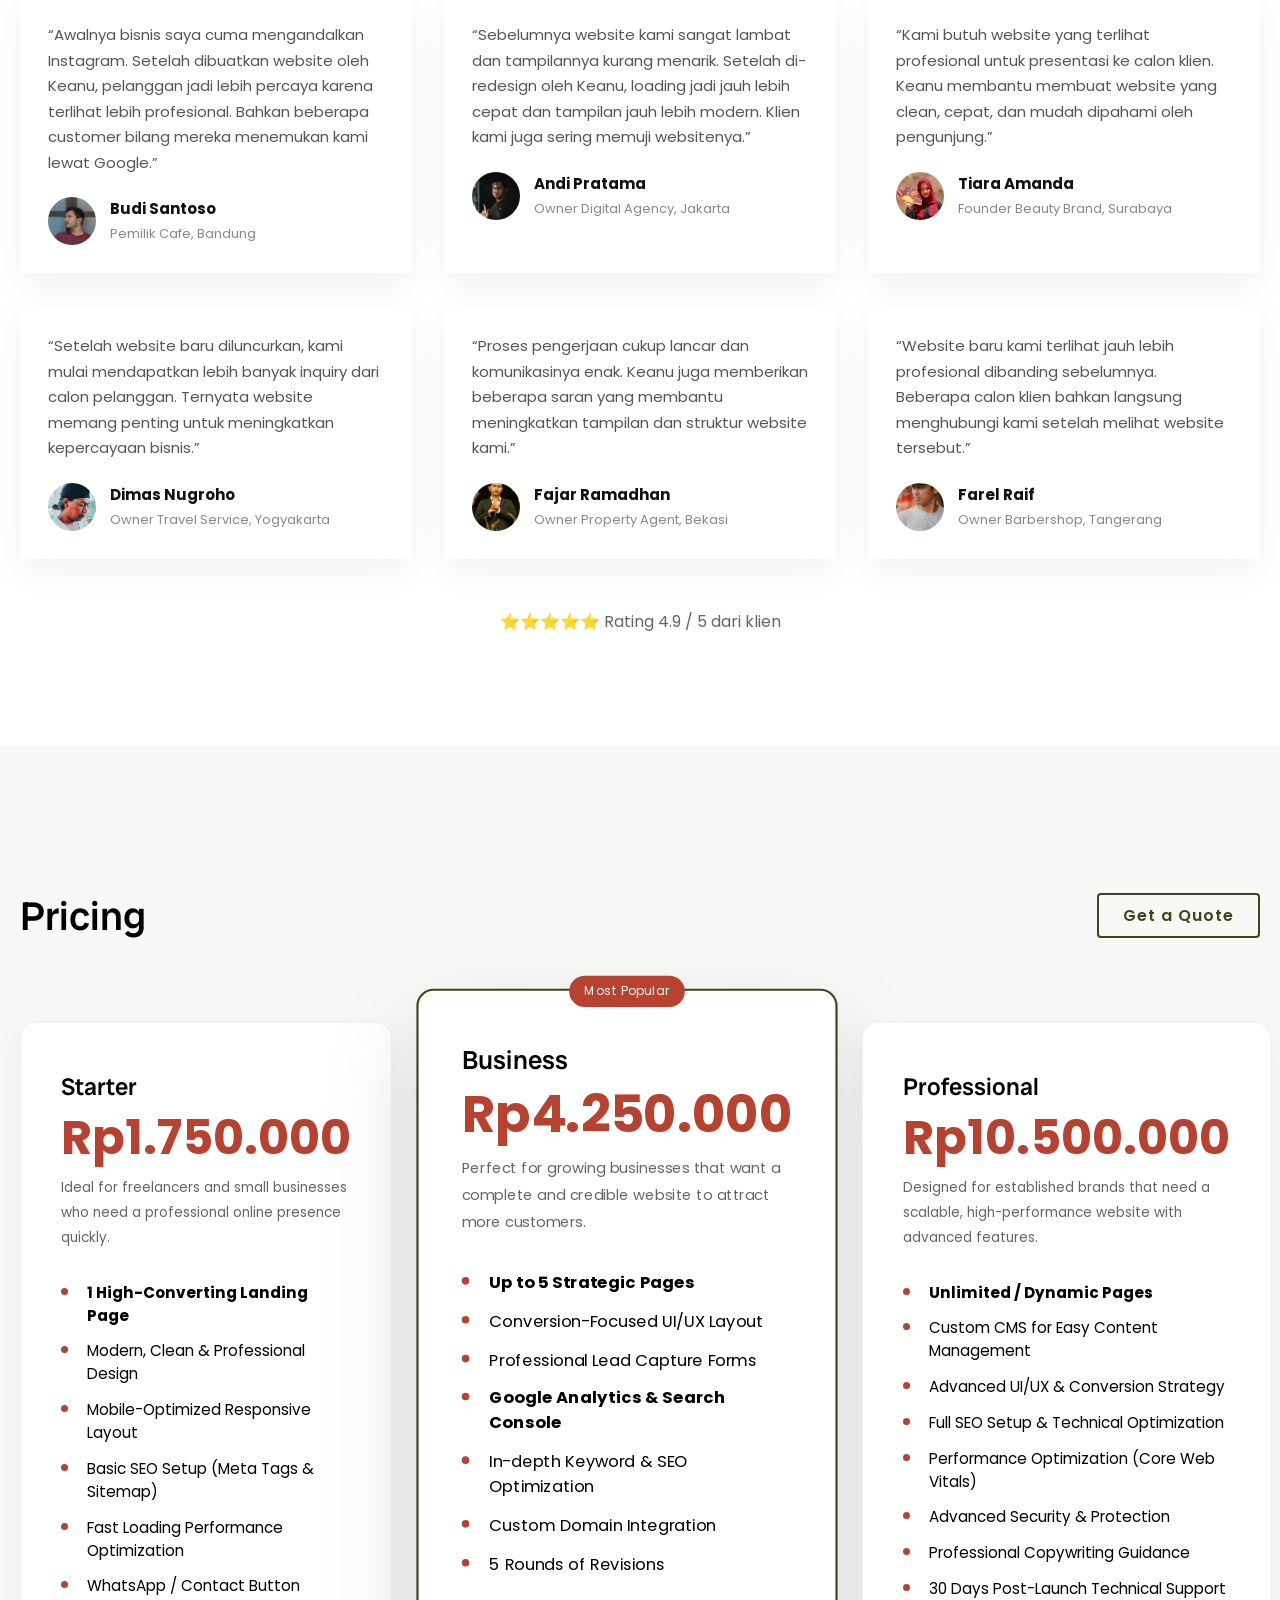
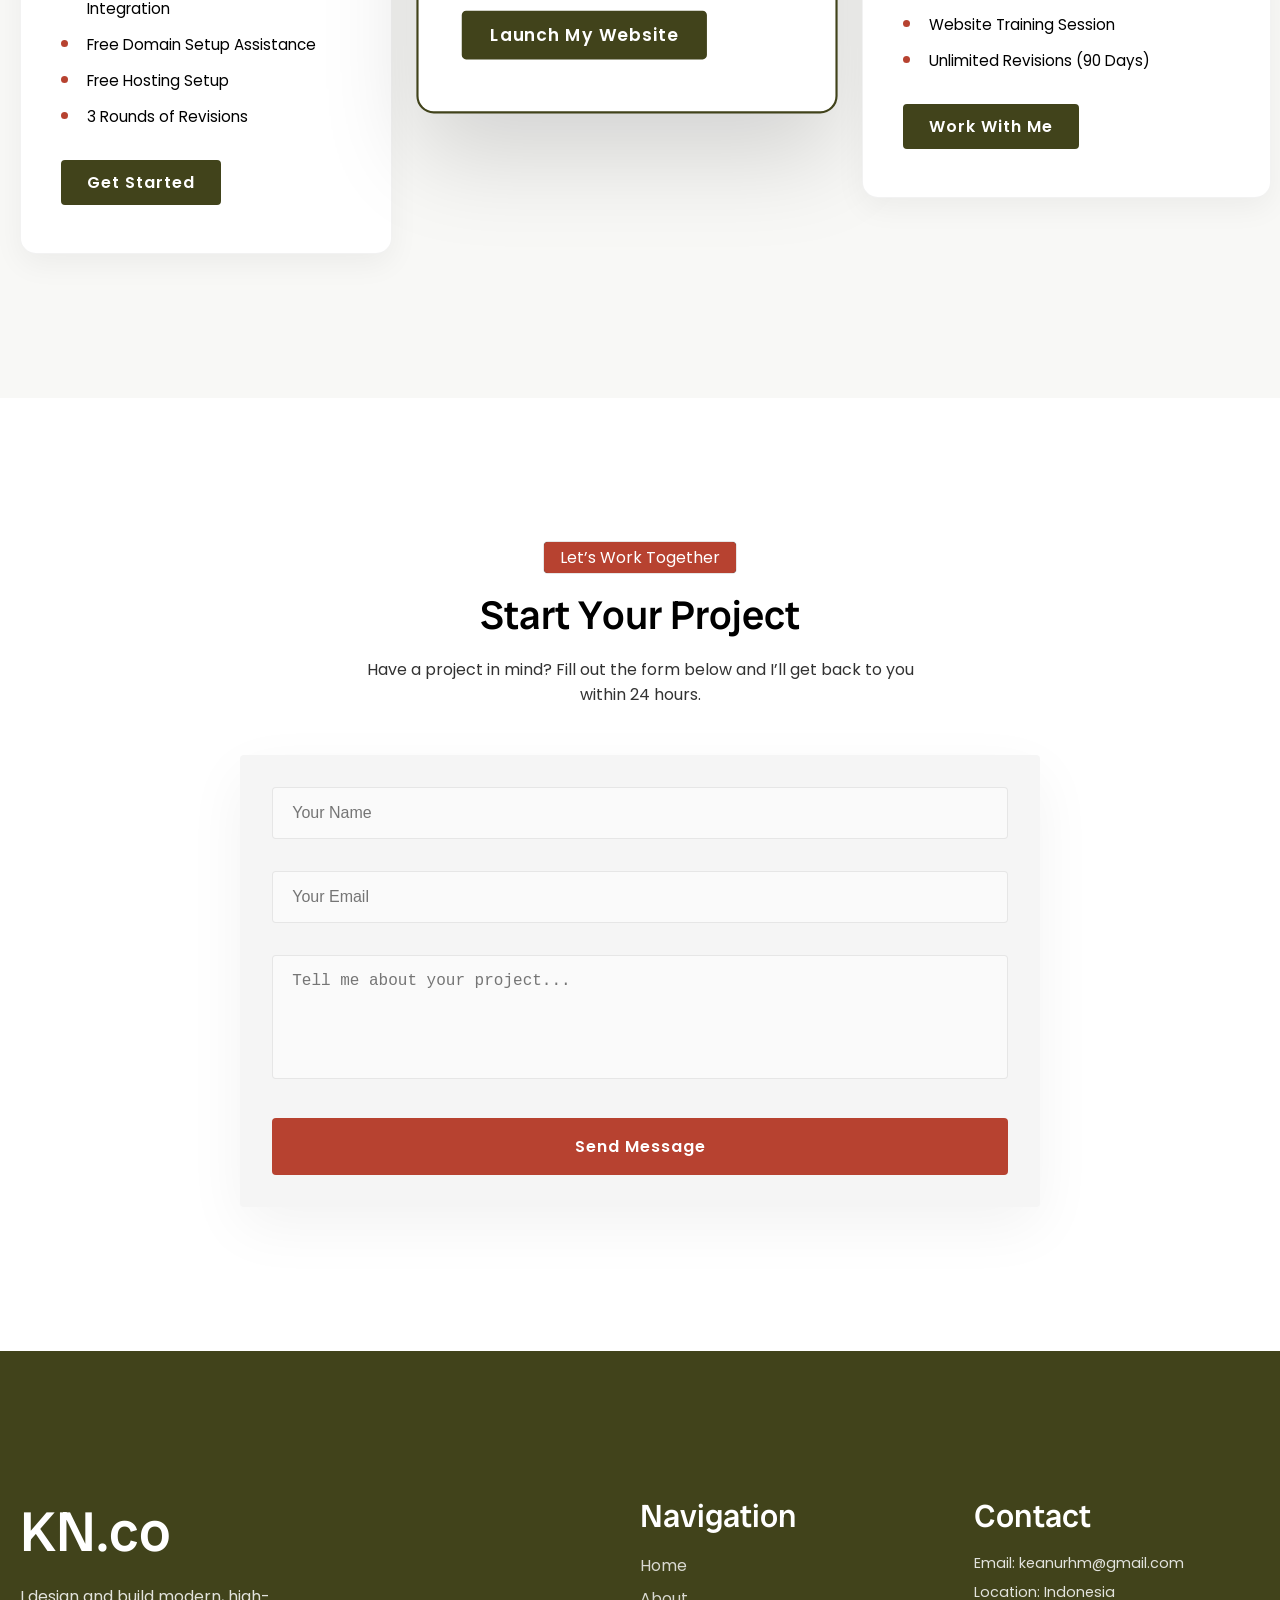
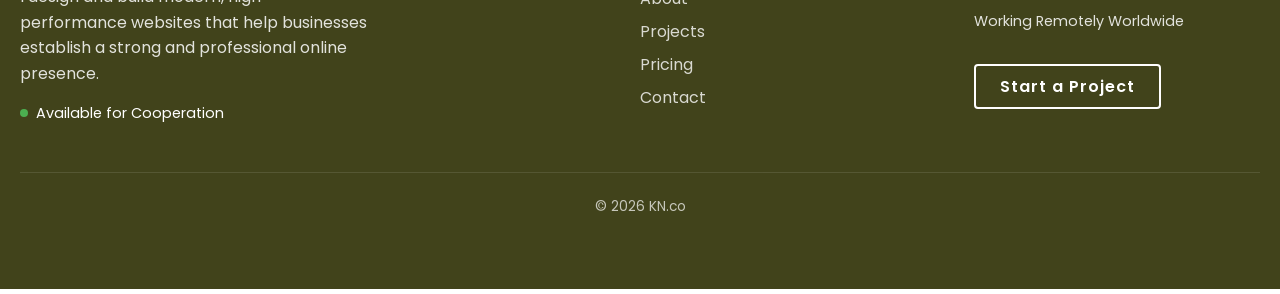
==== commit ad0c6eac: "Update index.html" ====
--- a/index.html
+++ b/index.html
@@ -362,23 +362,24 @@
               <div class="card-pricing">
                 <div class="price-header">
                   <h3>Starter</h3>
-                  <p class="price">$250</p>
+                  <p class="price">Rp1.750.000</p>
                   <span
-                    >Quick launch for freelancers and consultants looking for a
-                    solid digital footprint.</span
+                    >Ideal for freelancers and small businesses who need a professional
+          online presence quickly.</span
                   >
                 </div>
 
                 <ul class="price-features">
-                  <li><strong>High-Performance</strong> Landing Page</li>
-                  <li>Clean, Minimalist & Professional Design</li>
-                  <li>Mobile-First Responsive Layout</li>
-                  <li>
-                    <strong>Zero Monthly Hosting Fees</strong> (via GitHub)
-                  </li>
-                  <li>Essential SEO & Metadata Setup</li>
-                  <li>1 Round of Revisions</li>
-                </ul>
+        <li><strong>1 High-Converting Landing Page</strong></li>
+        <li>Modern, Clean & Professional Design</li>
+        <li>Mobile-Optimized Responsive Layout</li>
+        <li>Basic SEO Setup (Meta Tags & Sitemap)</li>
+        <li>Fast Loading Performance Optimization</li>
+        <li>WhatsApp / Contact Button Integration</li>
+        <li>Free Domain Setup Assistance</li>
+        <li>Free Hosting Setup</li>
+        <li>3 Rounds of Revisions</li>
+      </ul>
 
                 <div class="price-cta">
                   <a href="#sec-contact" class="btn btn-green">Get Started</a>
@@ -390,10 +391,10 @@
               <div class="card-pricing">
                 <div class="price-header">
                   <h3>Business</h3>
-                  <p class="price">$750+</p>
+                  <p class="price">Rp4.250.000</p>
                   <span
-                    >Complete web solution for startups and small businesses to
-                    build authority.</span
+                    >Perfect for growing businesses that want a complete and credible
+          website to attract more customers.</span
                   >
                 </div>
 
@@ -419,23 +420,25 @@
               <div class="card-pricing">
                 <div class="price-header">
                   <h3>Professional</h3>
-                  <p class="price">$1,250+</p>
+                  <p class="price">Rp10.500.000</p>
                   <span
-                    >For established brands needing high-scale content and
-                    absolute performance.</span
+                    >Designed for established brands that need a scalable, high-performance
+          website with advanced features.</span
                   >
                 </div>
 
                 <ul class="price-features">
-                  <li><strong>Unlimited/Dynamic Content</strong> Capability</li>
-                  <li><strong>Content Management System (CMS)</strong></li>
-                  <li>Sales-Driven Copywriting Assistance</li>
-                  <li>Advanced Speed & Performance Tuning</li>
-                  <li>Technical Support (30 Days Post-Launch)</li>
-                  <li><strong>Premium Security Hardening</strong></li>
-                  <li>Strategy-First Approach</li>
-                  <li>Unlimited of Revisions (90 Days Post-Launch)</li>
-                </ul>
+        <li><strong>Unlimited / Dynamic Pages</strong></li>
+        <li>Custom CMS for Easy Content Management</li>
+        <li>Advanced UI/UX & Conversion Strategy</li>
+        <li>Full SEO Setup & Technical Optimization</li>
+        <li>Performance Optimization (Core Web Vitals)</li>
+        <li>Advanced Security & Protection</li>
+        <li>Professional Copywriting Guidance</li>
+        <li>30 Days Post-Launch Technical Support</li>
+        <li>Website Training Session</li>
+        <li>Unlimited Revisions (90 Days)</li>
+      </ul>
 
                 <div class="price-cta">
                   <a href="#sec-contact" class="btn btn-green">Work With Me</a>
--- a/style.css
+++ b/style.css
@@ -510,11 +510,10 @@
 /* =======================
    PRICING SECTION
 ======================= */
+
 #sec-pricing {
   background: #f8f8f6;
   position: relative;
-  height: auto !important; 
-  min-height: 100vh; 
 }
 
 .sec-pricing-content {
@@ -530,122 +529,144 @@
   justify-content: space-between;
 }
 
-/* container grid */
+/* container */
+
 .sprice-row-2 {
   display: grid;
   grid-template-columns: repeat(3, 1fr);
   gap: 2.5rem;
   margin-top: 2rem;
-  align-items: stretch;
 }
 
 /* =======================
-   CARD (STYLE TETAP SAMA)
+   CARD
 ======================= */
+
 .card-pricing {
   background: white;
+
   padding: 3rem 2.5rem;
-  border-radius: 4px;
-  display: flex;
-  flex-direction: column;
+
+  border-radius: 16px;
+
+  display: flex;
+  flex-direction: column;
+
   gap: 2rem;
+
   position: relative;
+
   border: 1px solid rgba(0, 0, 0, 0.05);
+
   transition: all 0.35s ease;
+
   box-shadow: 0 10px 30px rgba(0, 0, 0, 0.05);
-  height: 100%; /* Biar kotak sama tinggi */
 }
 
 .card-pricing:hover {
   transform: translateY(-14px);
+
   box-shadow: 0 35px 80px rgba(0, 0, 0, 0.12);
 }
 
-/* FEATURED CARD SCALE */
+/* =======================
+   FEATURED CARD
+======================= */
+
 .card-pricing-wr.featured {
   transform: scale(1.08);
-  z-index: 2;
 }
 
 .card-pricing-wr.featured .card-pricing {
   border: 2px solid var(--col-1);
+
   box-shadow: 0 40px 90px rgba(0, 0, 0, 0.15);
 }
 
-/* Popular Badge */
+/* popular badge */
+
 .card-pricing-wr.featured .card-pricing::before {
   content: "Most Popular";
+
   position: absolute;
+
   top: -14px;
   left: 50%;
+
   transform: translateX(-50%);
+
   background: var(--col-3);
+
   color: white;
+
   font-size: 0.7rem;
+
   padding: 6px 14px;
+
   border-radius: 20px;
+
   letter-spacing: 0.5px;
 }
 
 /* =======================
-   FEATURES (FIX OVERFLOW SAJA)
+   HEADER
 ======================= */
+
+.price-header h3 {
+  font-size: 1.5rem;
+}
+
+.price {
+  font-size: 3rem;
+
+  font-weight: 700;
+
+  color: var(--col-3);
+}
+
+.price-header span {
+  font-size: 0.85rem;
+  opacity: 0.6;
+}
+
+/* =======================
+   FEATURES
+======================= */
+
 .price-features {
   list-style: none;
+
   padding: 0;
-  display: flex;
-  flex-direction: column;
+
+  display: flex;
+
+  flex-direction: column;
+
   gap: 0.8rem;
-  flex-grow: 1; /* Mendorong tombol CTA ke bawah */
 }
 
 .price-features li {
-  /* INI KUNCI FIX OVERFLOW */
-  display: flex !important;    /* Kotak biru akan membungkus teks */
-  align-items: flex-start;     /* Bullet tetap di baris pertama */
-  gap: 12px;                   /* Jarak bullet ke teks */
-  
   position: relative;
+
+  padding-left: 1.6rem;
+
   font-size: 0.95rem;
-  line-height: 1.5;            /* Biar teks panjang rapi */
-  height: auto !important;     /* Anti-gepeng */
-}
-
-/* Style Bullet (Tetap pake var col-3) */
+}
+
 .price-features li::before {
   content: "";
-  display: block;
-  min-width: 7px;              /* Ukuran persis seperti awal */
+
+  width: 7px;
   height: 7px;
+
   background: var(--col-3);
+
   border-radius: 50%;
-  margin-top: 7px;             /* Posisi persis seperti awal */
-  flex-shrink: 0;              /* Anti-gepeng */
-}
-
-/* =======================
-   HEADER & TEXT
-======================= */
-.price-header h3 { font-size: 1.5rem; }
-.price { font-size: 2rem; font-weight: 700; color: var(--col-3); }
-.price-header span { font-size: 0.85rem; opacity: 0.6; line-height: 1.4; display: block; }
-
-/* =======================
-   RESPONSIVE (HP)
-======================= */
-@media (max-width: 992px) {
-  .sprice-row-2 {
-    grid-template-columns: 1fr;
-  }
-  
-  .card-pricing-wr.featured {
-    transform: scale(1); /* Di HP jangan di-scale biar tidak tabrakan */
-  }
-
-  .sprice-row-1 {
-    flex-direction: column;
-    text-align: center;
-  }
+
+  position: absolute;
+
+  left: 0;
+  top: 7px;
 }
 
 /* =========================
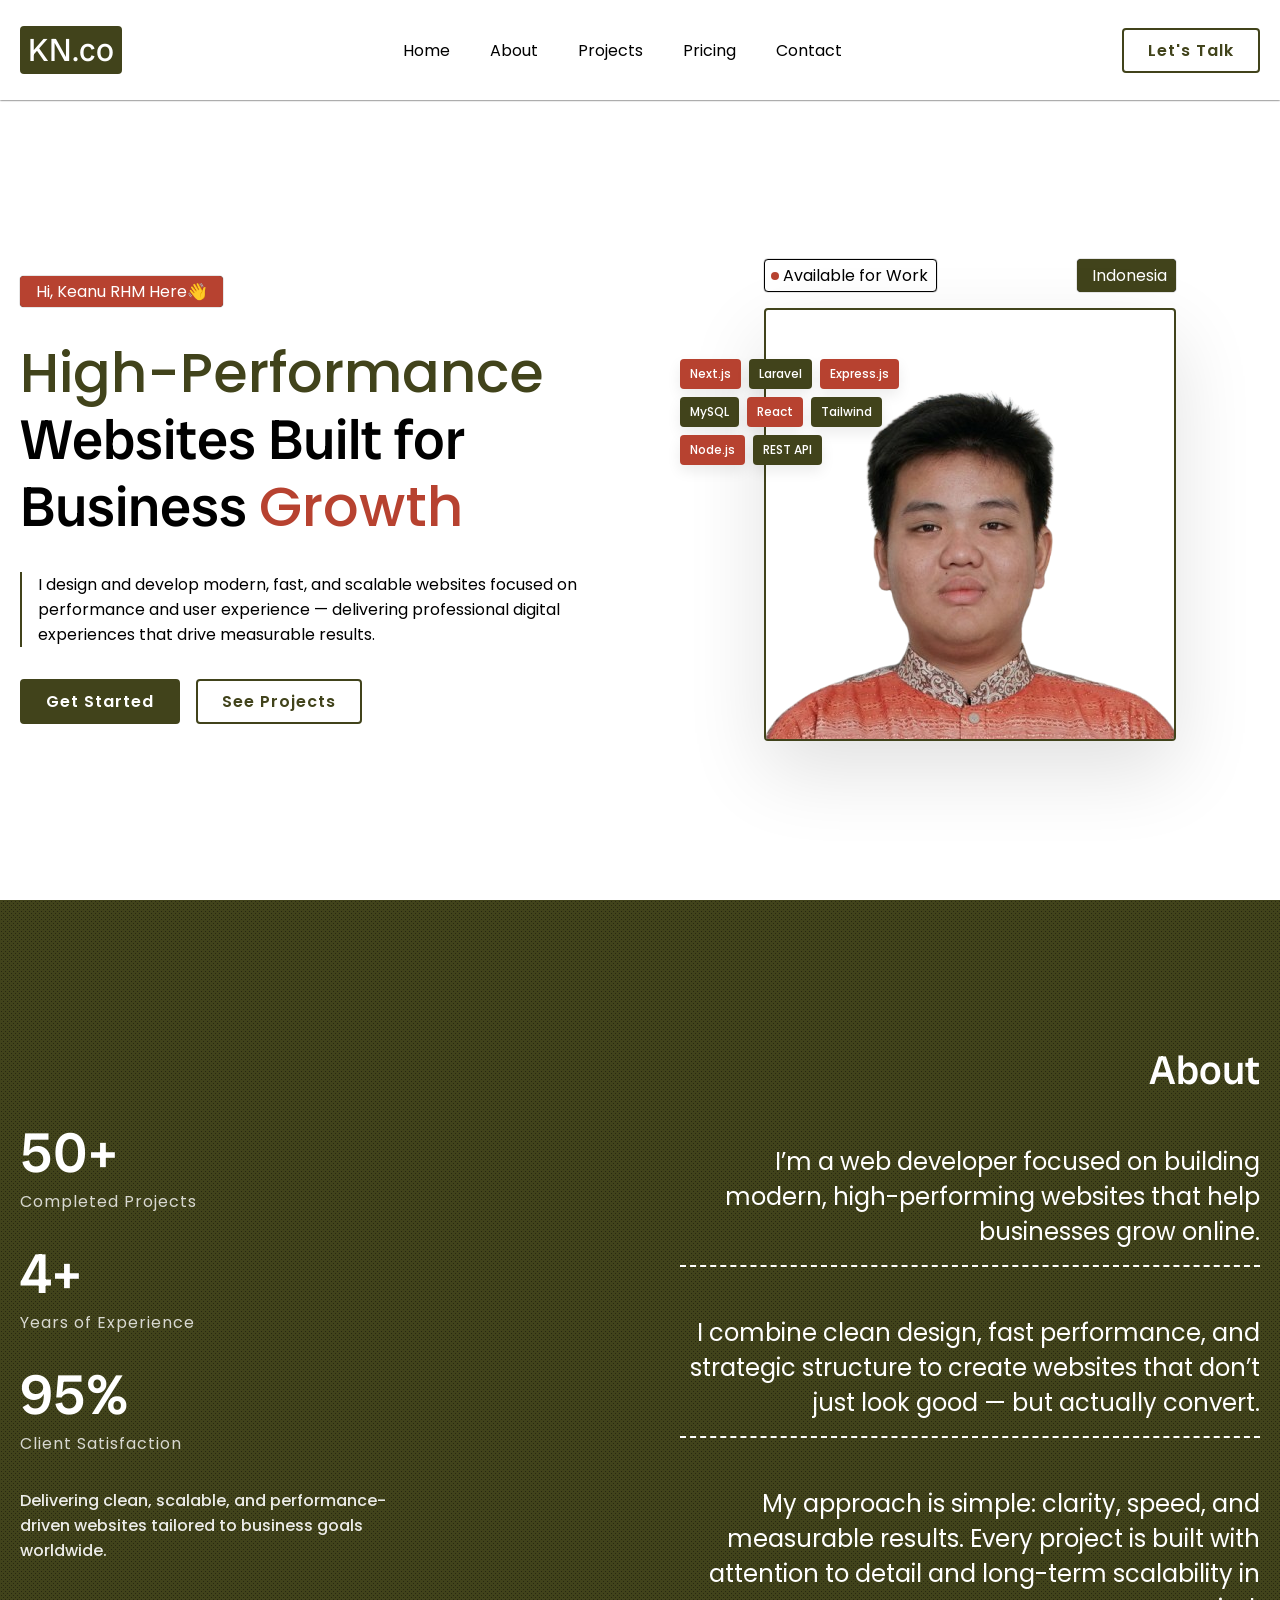
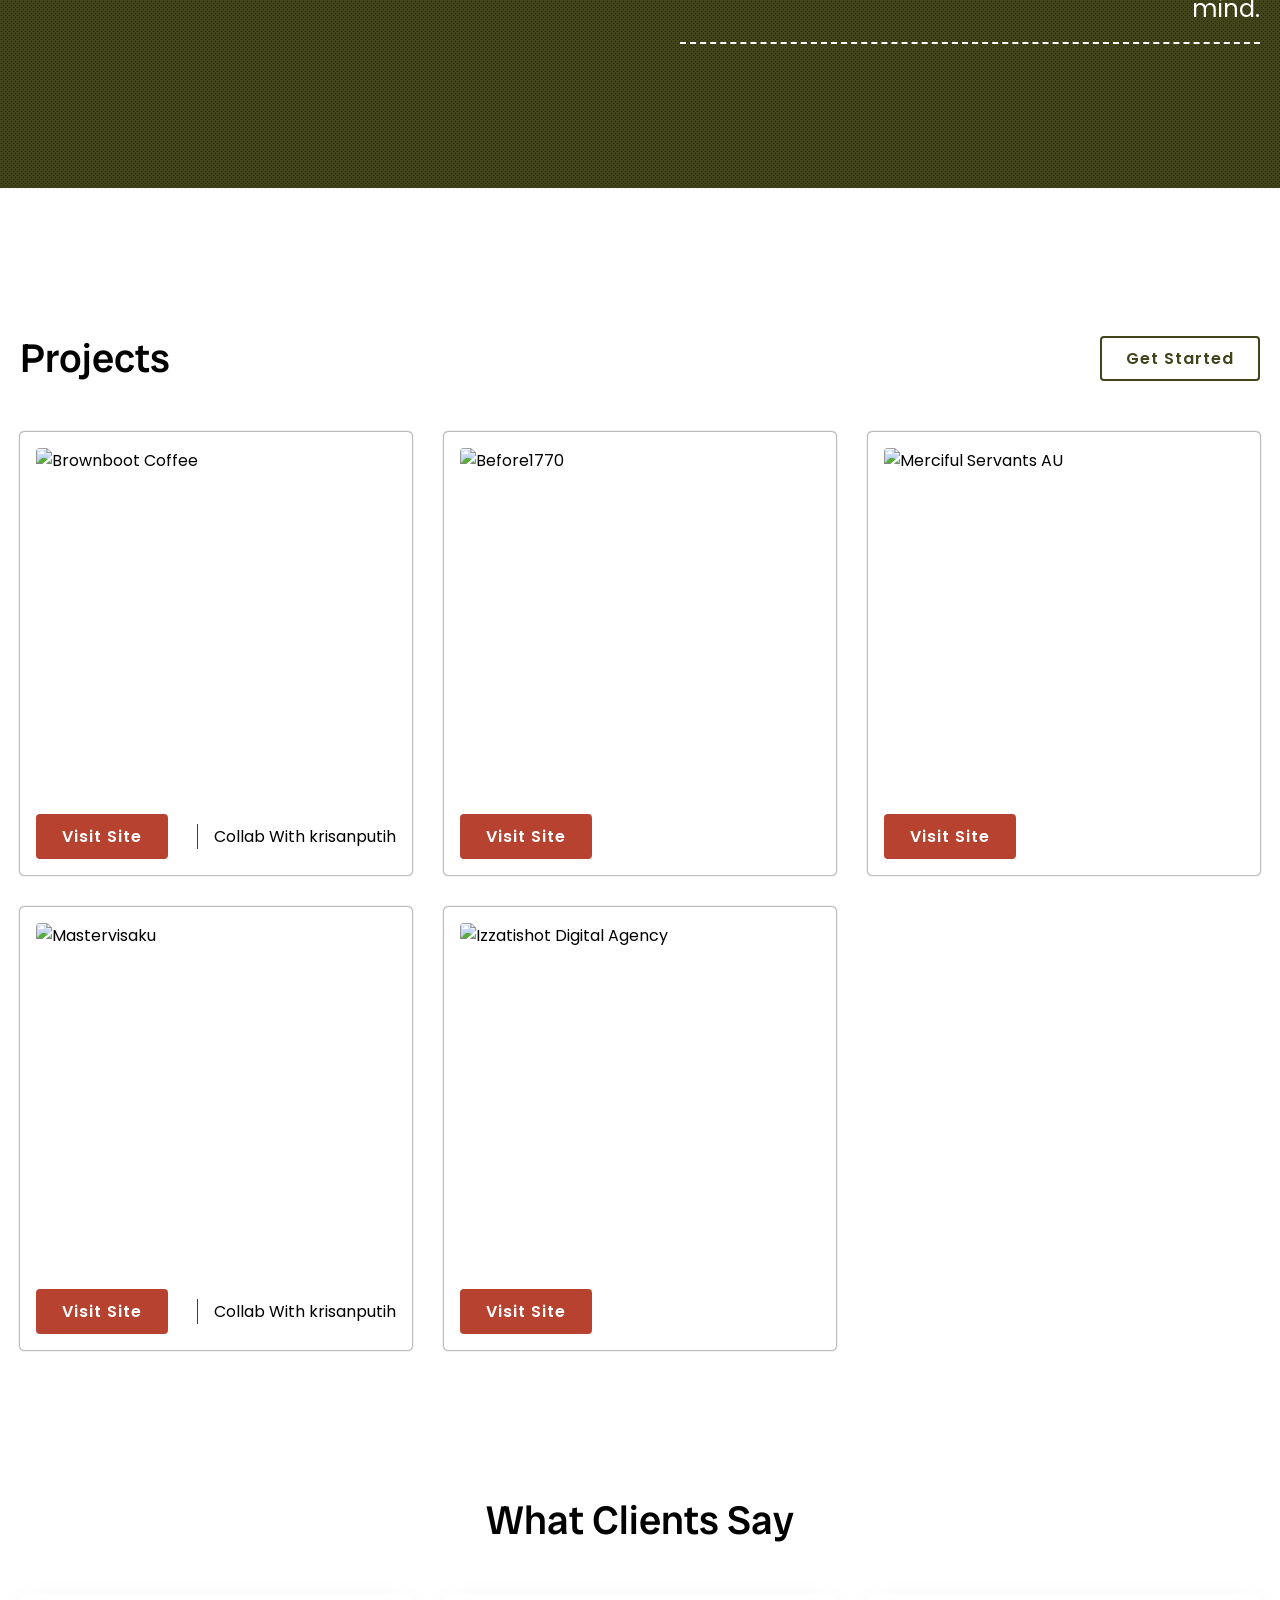
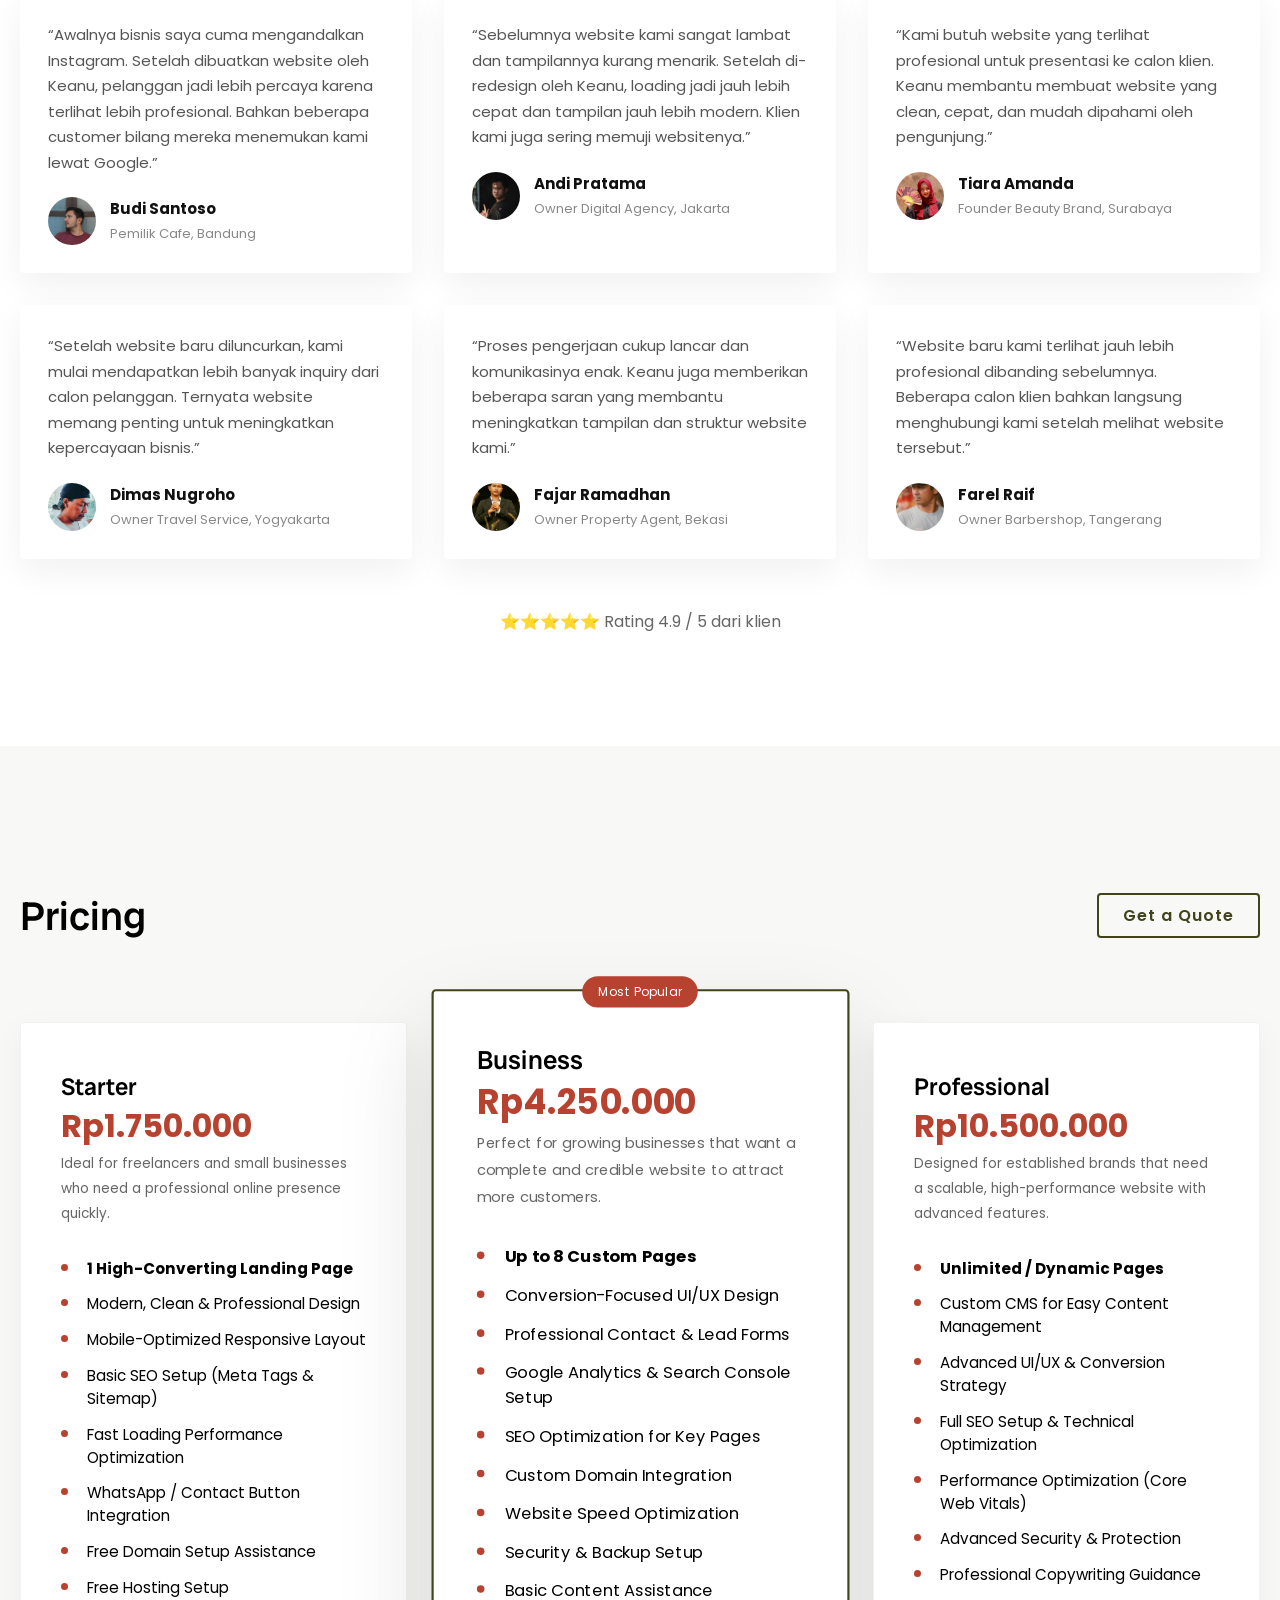
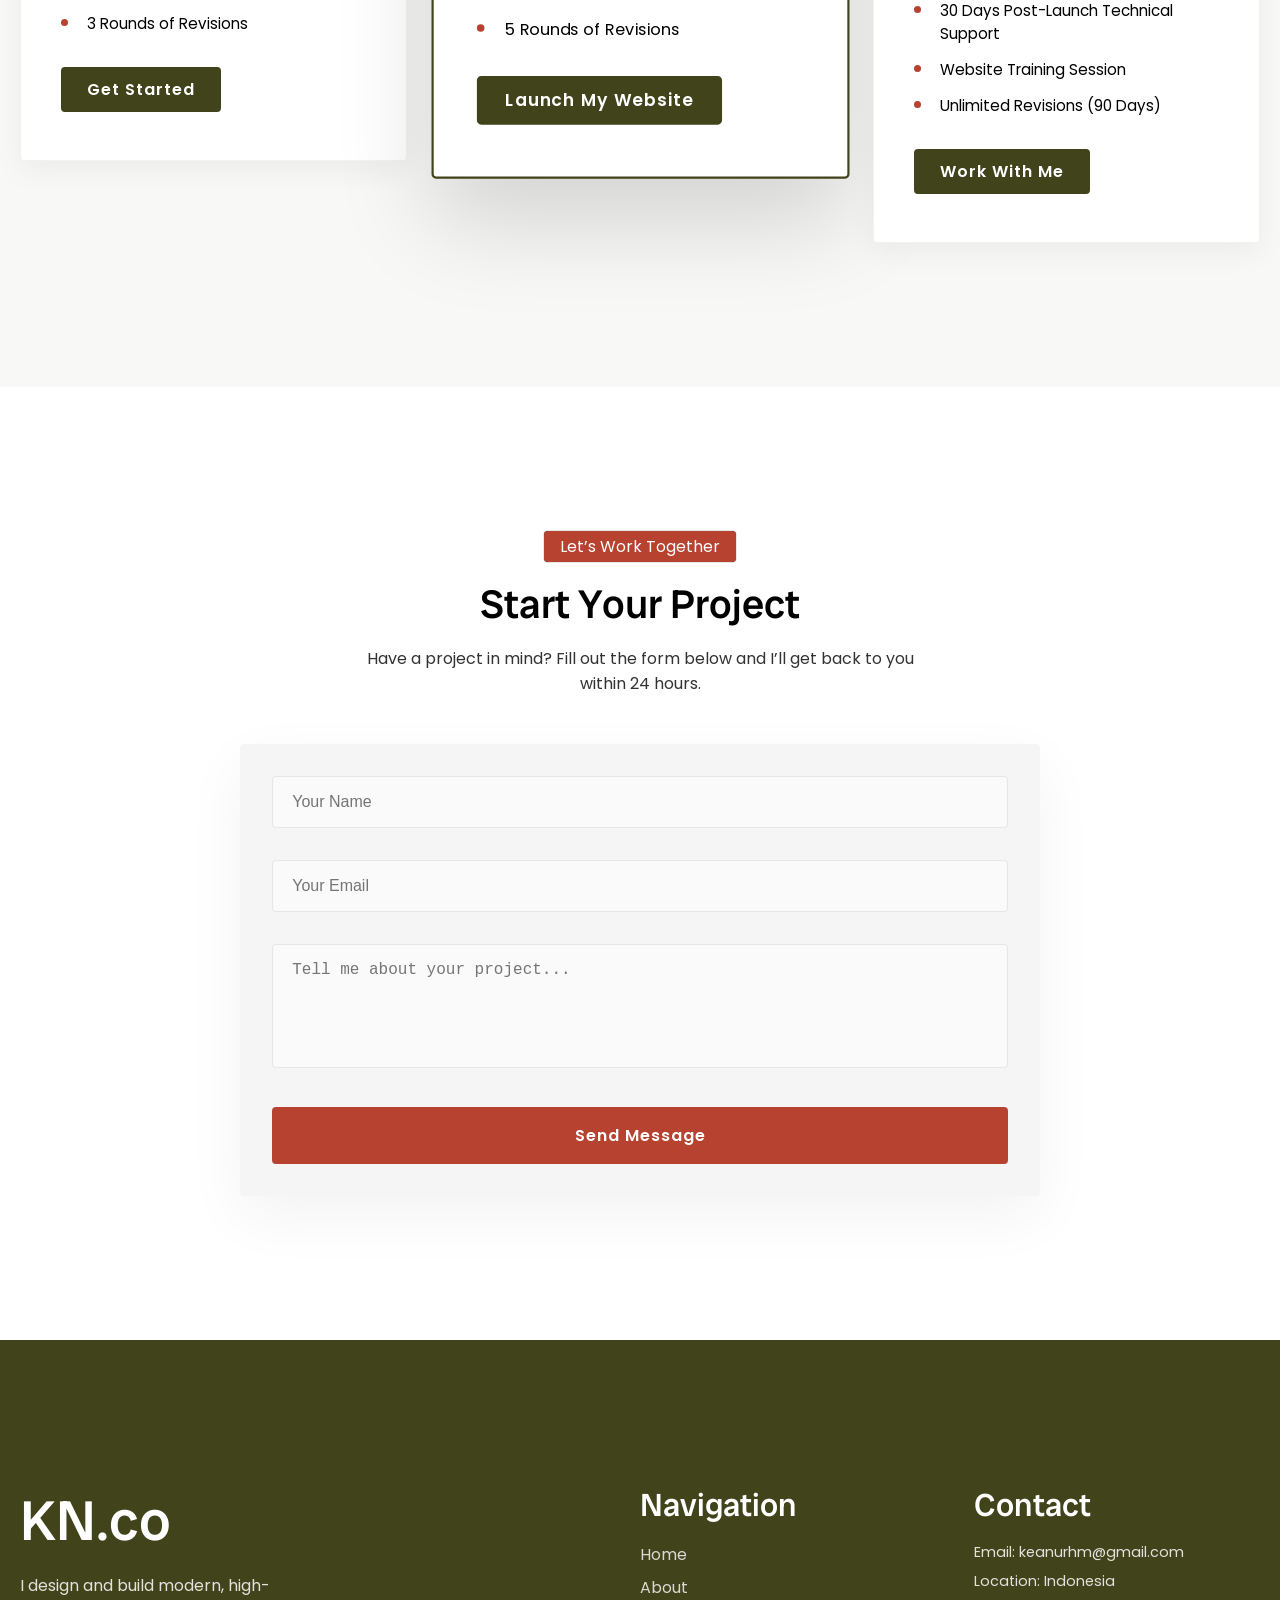
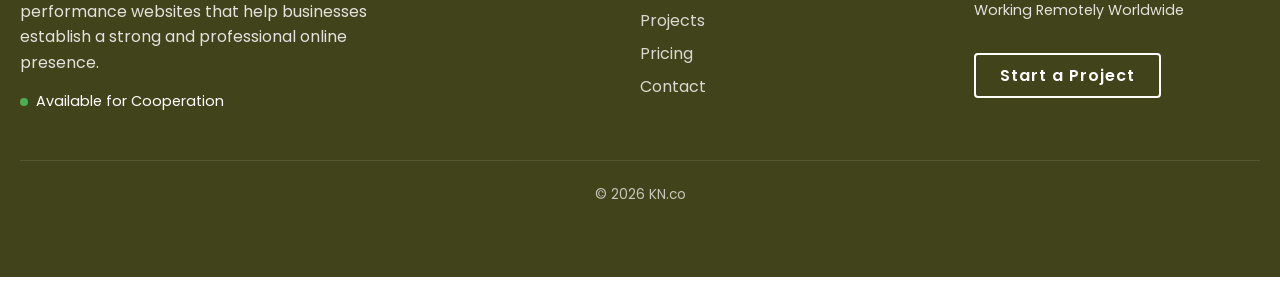
==== commit d478e58f: "Update index.html" ====
--- a/index.html
+++ b/index.html
@@ -398,15 +398,18 @@
                   >
                 </div>
 
-                <ul class="price-features">
-                  <li><strong>Up to 5 Strategic Pages</strong></li>
-                  <li>Conversion-Focused UI/UX Layout</li>
-                  <li>Professional Lead Capture Forms</li>
-                  <li><strong>Google Analytics & Search Console</strong></li>
-                  <li>In-depth Keyword & SEO Optimization</li>
-                  <li>Custom Domain Integration</li>
-                  <li>5 Rounds of Revisions</li>
-                </ul>
+                 <ul class="price-features">
+        <li><strong>Up to 8 Custom Pages</strong></li>
+        <li>Conversion-Focused UI/UX Design</li>
+        <li>Professional Contact & Lead Forms</li>
+        <li>Google Analytics & Search Console Setup</li>
+        <li>SEO Optimization for Key Pages</li>
+        <li>Custom Domain Integration</li>
+        <li>Website Speed Optimization</li>
+        <li>Security & Backup Setup</li>
+        <li>Basic Content Assistance</li>
+        <li>5 Rounds of Revisions</li>
+      </ul>
 
                 <div class="price-cta">
                   <a href="#sec-contact" class="btn btn-green"
--- a/style.css
+++ b/style.css
@@ -547,7 +547,7 @@
 
   padding: 3rem 2.5rem;
 
-  border-radius: 16px;
+  border-radius: 4px;
 
   display: flex;
   flex-direction: column;
@@ -617,7 +617,7 @@
 }
 
 .price {
-  font-size: 3rem;
+  font-size: 2rem;
 
   font-weight: 700;
 
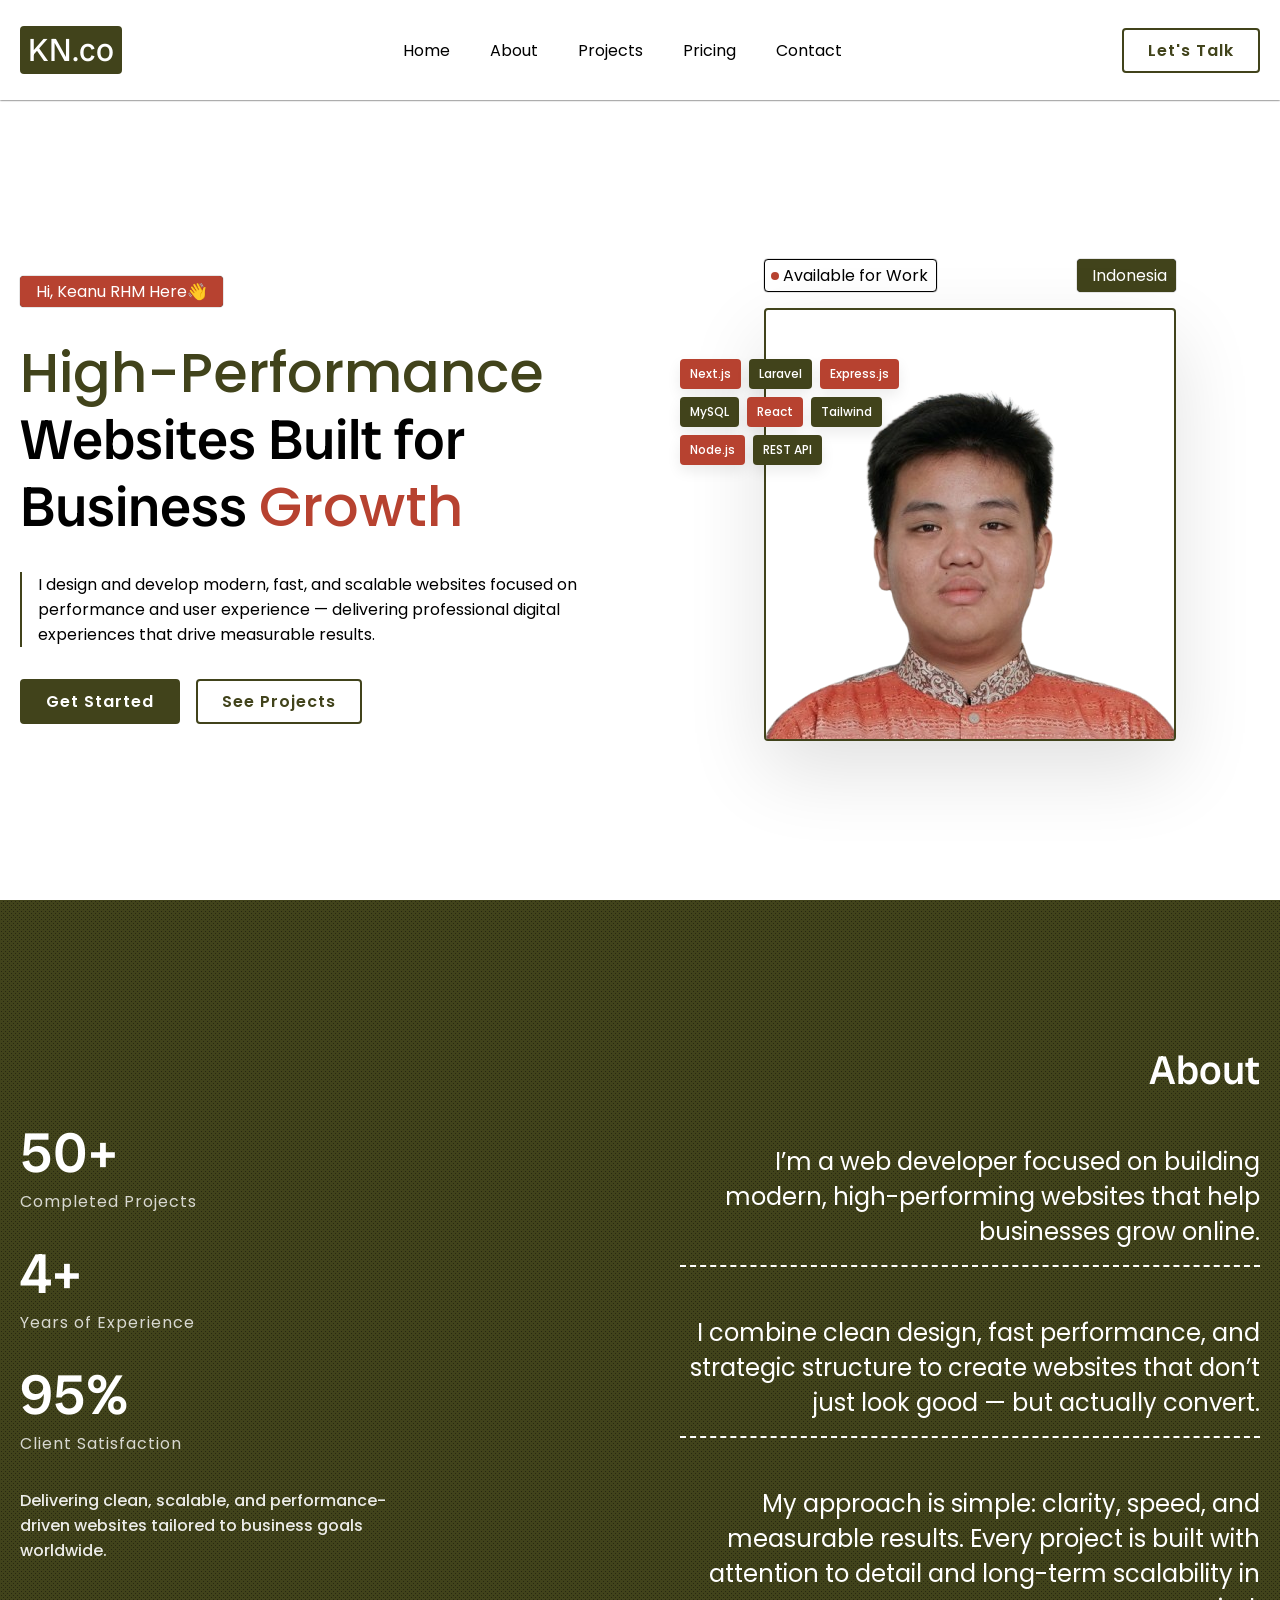
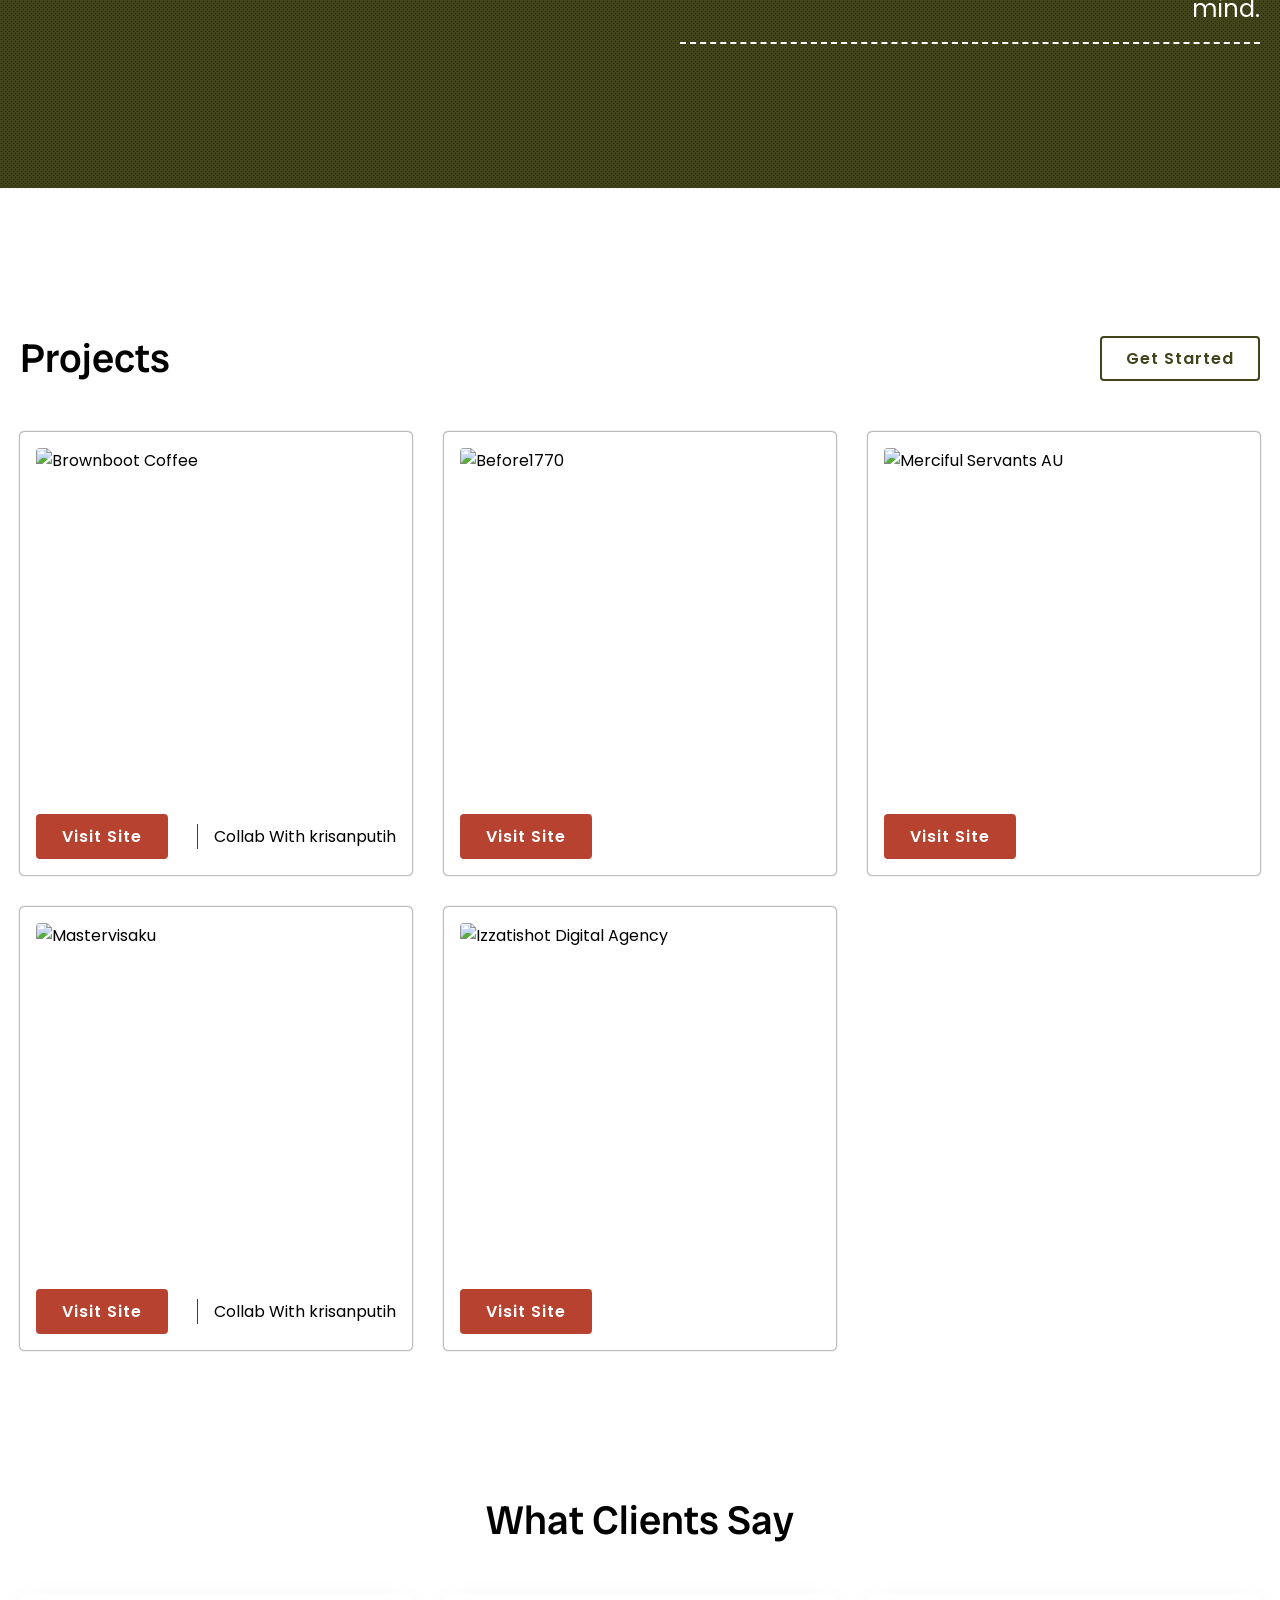
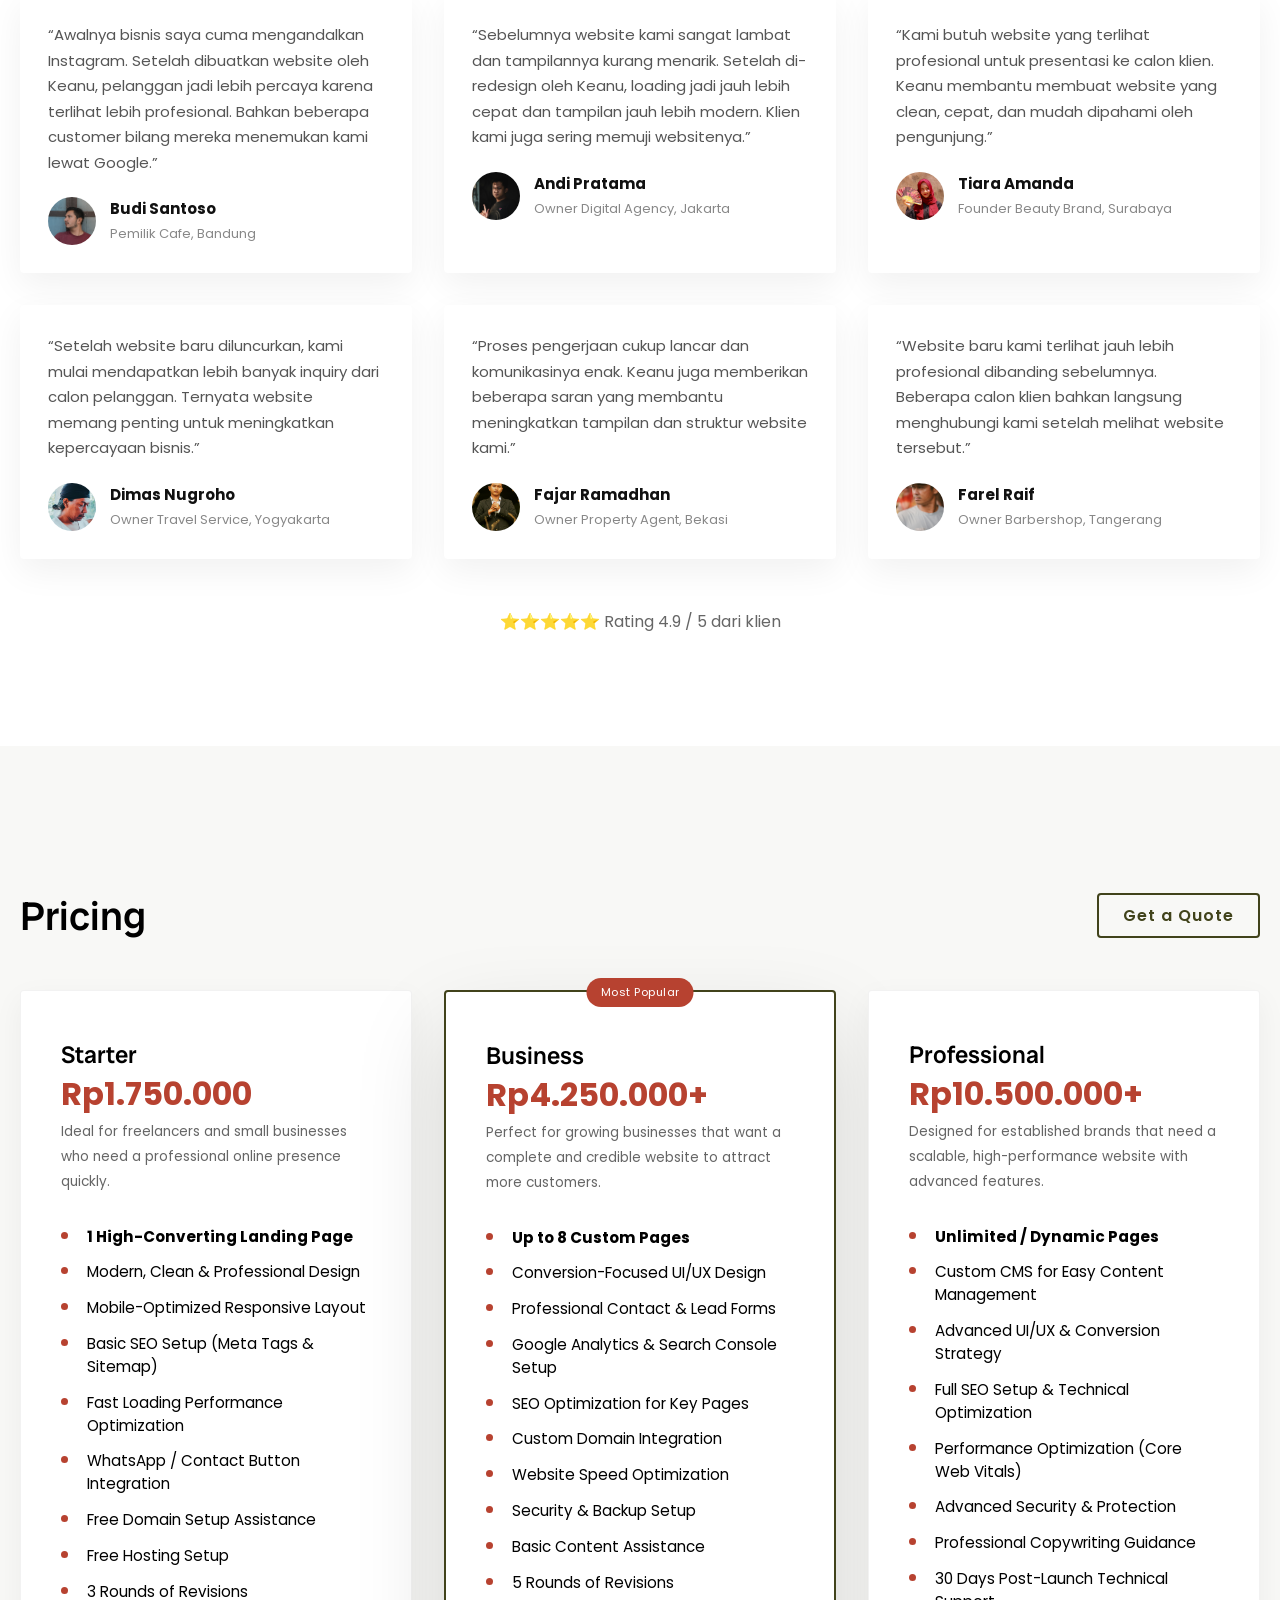
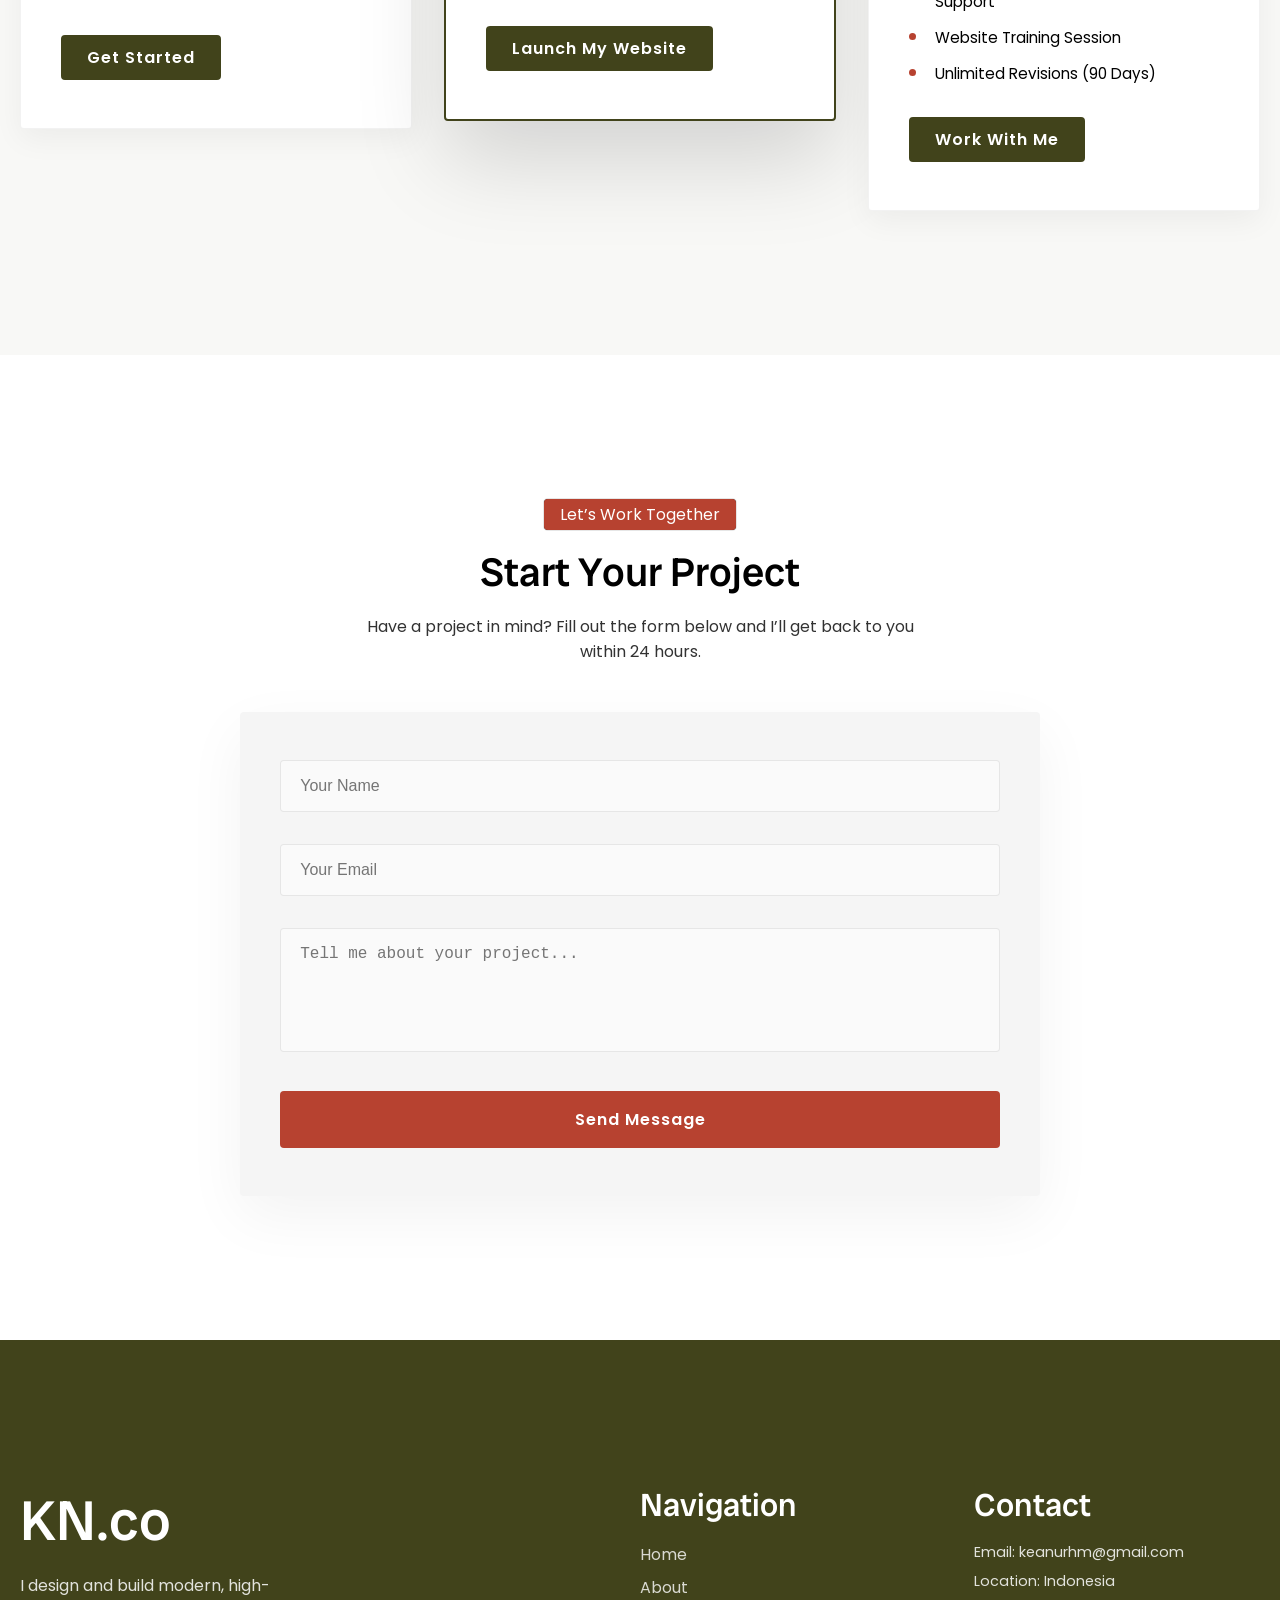
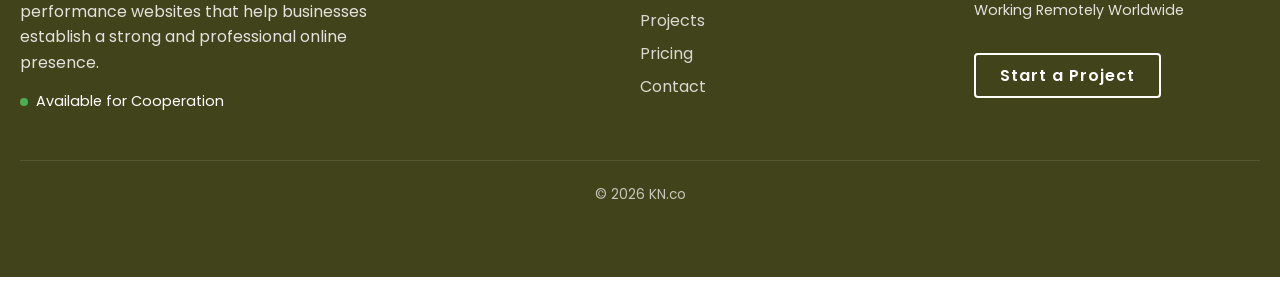
==== commit b7ad12d9: "Update index.html" ====
--- a/index.html
+++ b/index.html
@@ -391,7 +391,7 @@
               <div class="card-pricing">
                 <div class="price-header">
                   <h3>Business</h3>
-                  <p class="price">Rp4.250.000</p>
+                  <p class="price">Rp4.250.000+</p>
                   <span
                     >Perfect for growing businesses that want a complete and credible
           website to attract more customers.</span
@@ -423,7 +423,7 @@
               <div class="card-pricing">
                 <div class="price-header">
                   <h3>Professional</h3>
-                  <p class="price">Rp10.500.000</p>
+                  <p class="price">Rp10.500.000+</p>
                   <span
                     >Designed for established brands that need a scalable, high-performance
           website with advanced features.</span
--- a/style.css
+++ b/style.css
@@ -534,8 +534,7 @@
 .sprice-row-2 {
   display: grid;
   grid-template-columns: repeat(3, 1fr);
-  gap: 2.5rem;
-  margin-top: 2rem;
+  gap: 2rem;
 }
 
 /* =======================
@@ -573,9 +572,9 @@
    FEATURED CARD
 ======================= */
 
-.card-pricing-wr.featured {
+/* .card-pricing-wr.featured {
   transform: scale(1.08);
-}
+} */
 
 .card-pricing-wr.featured .card-pricing {
   border: 2px solid var(--col-1);
@@ -701,7 +700,7 @@
 
 .contact-wrapper {
   background-color: #f5f5f5;
-  padding: 2rem;
+  padding: 3rem 2.5rem;
   border-radius: 4px;
   box-shadow: 0 20px 60px rgba(0, 0, 0, 0.05);
 }
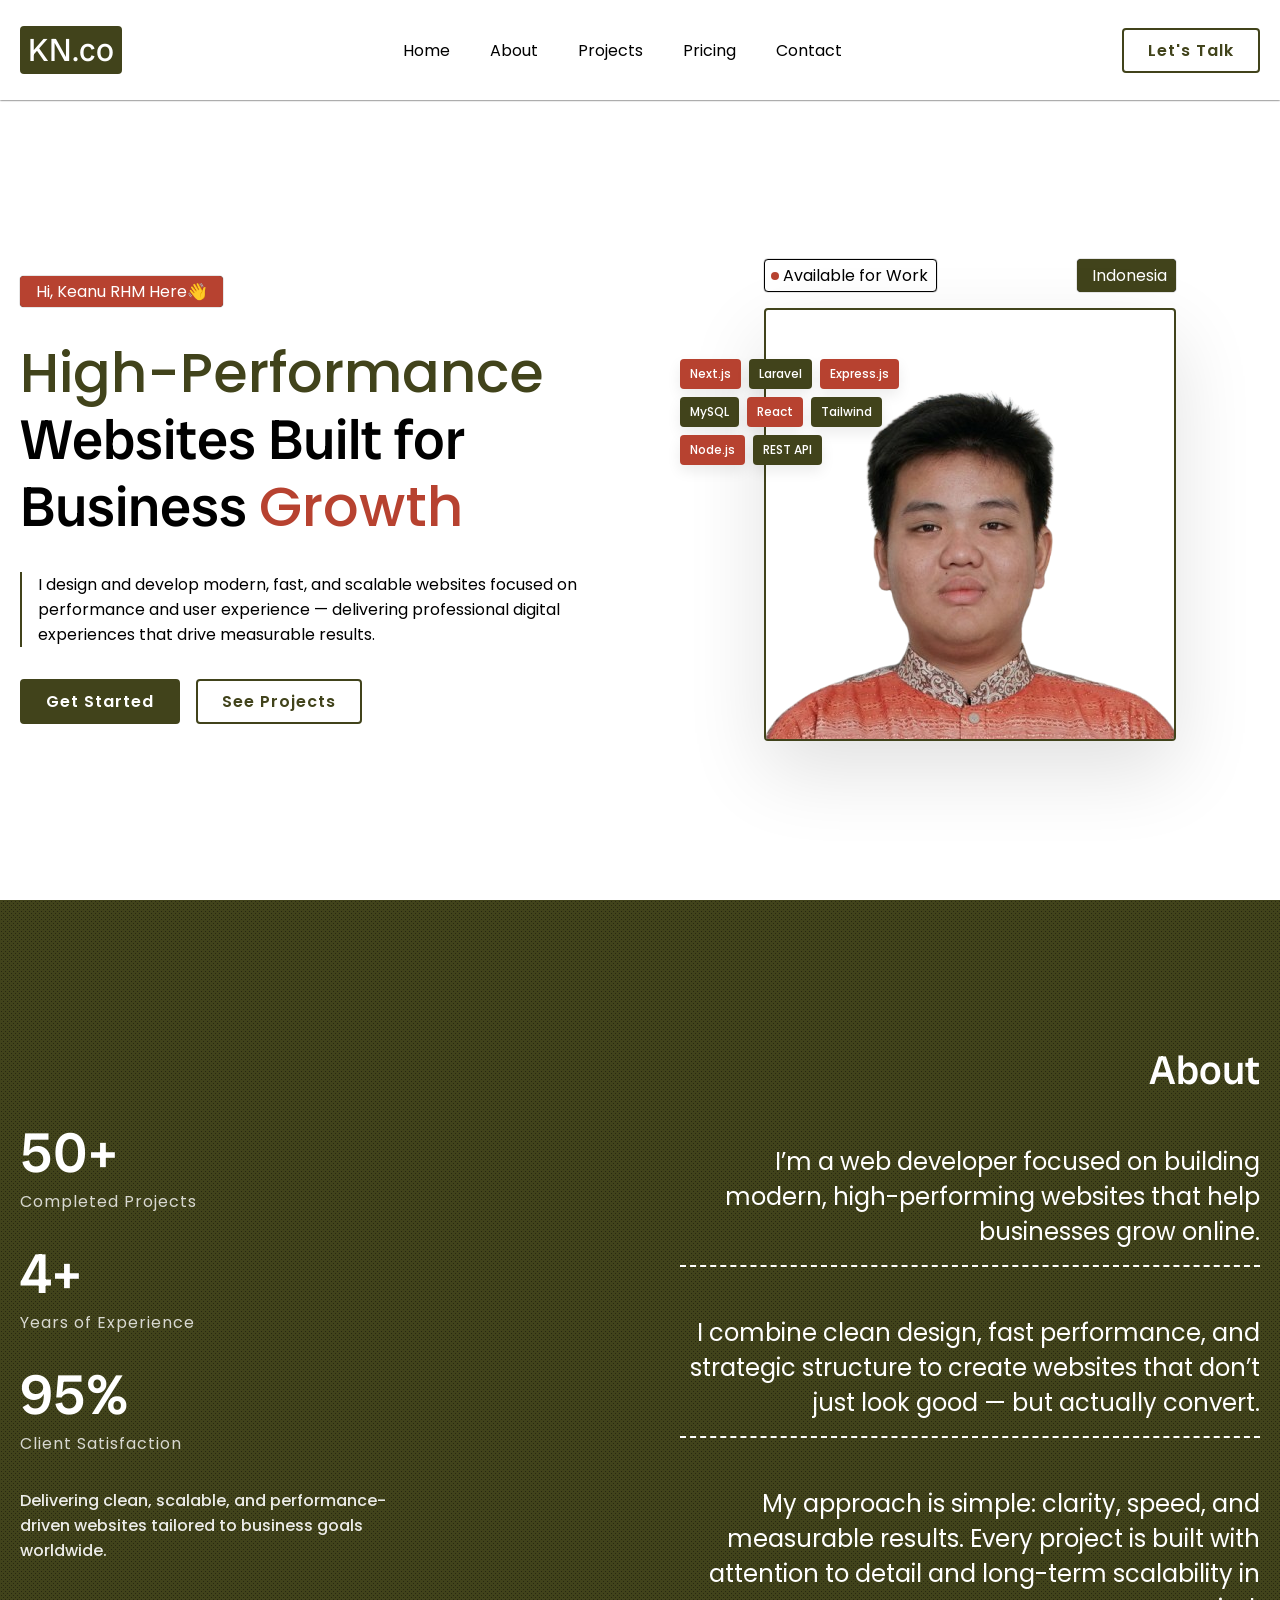
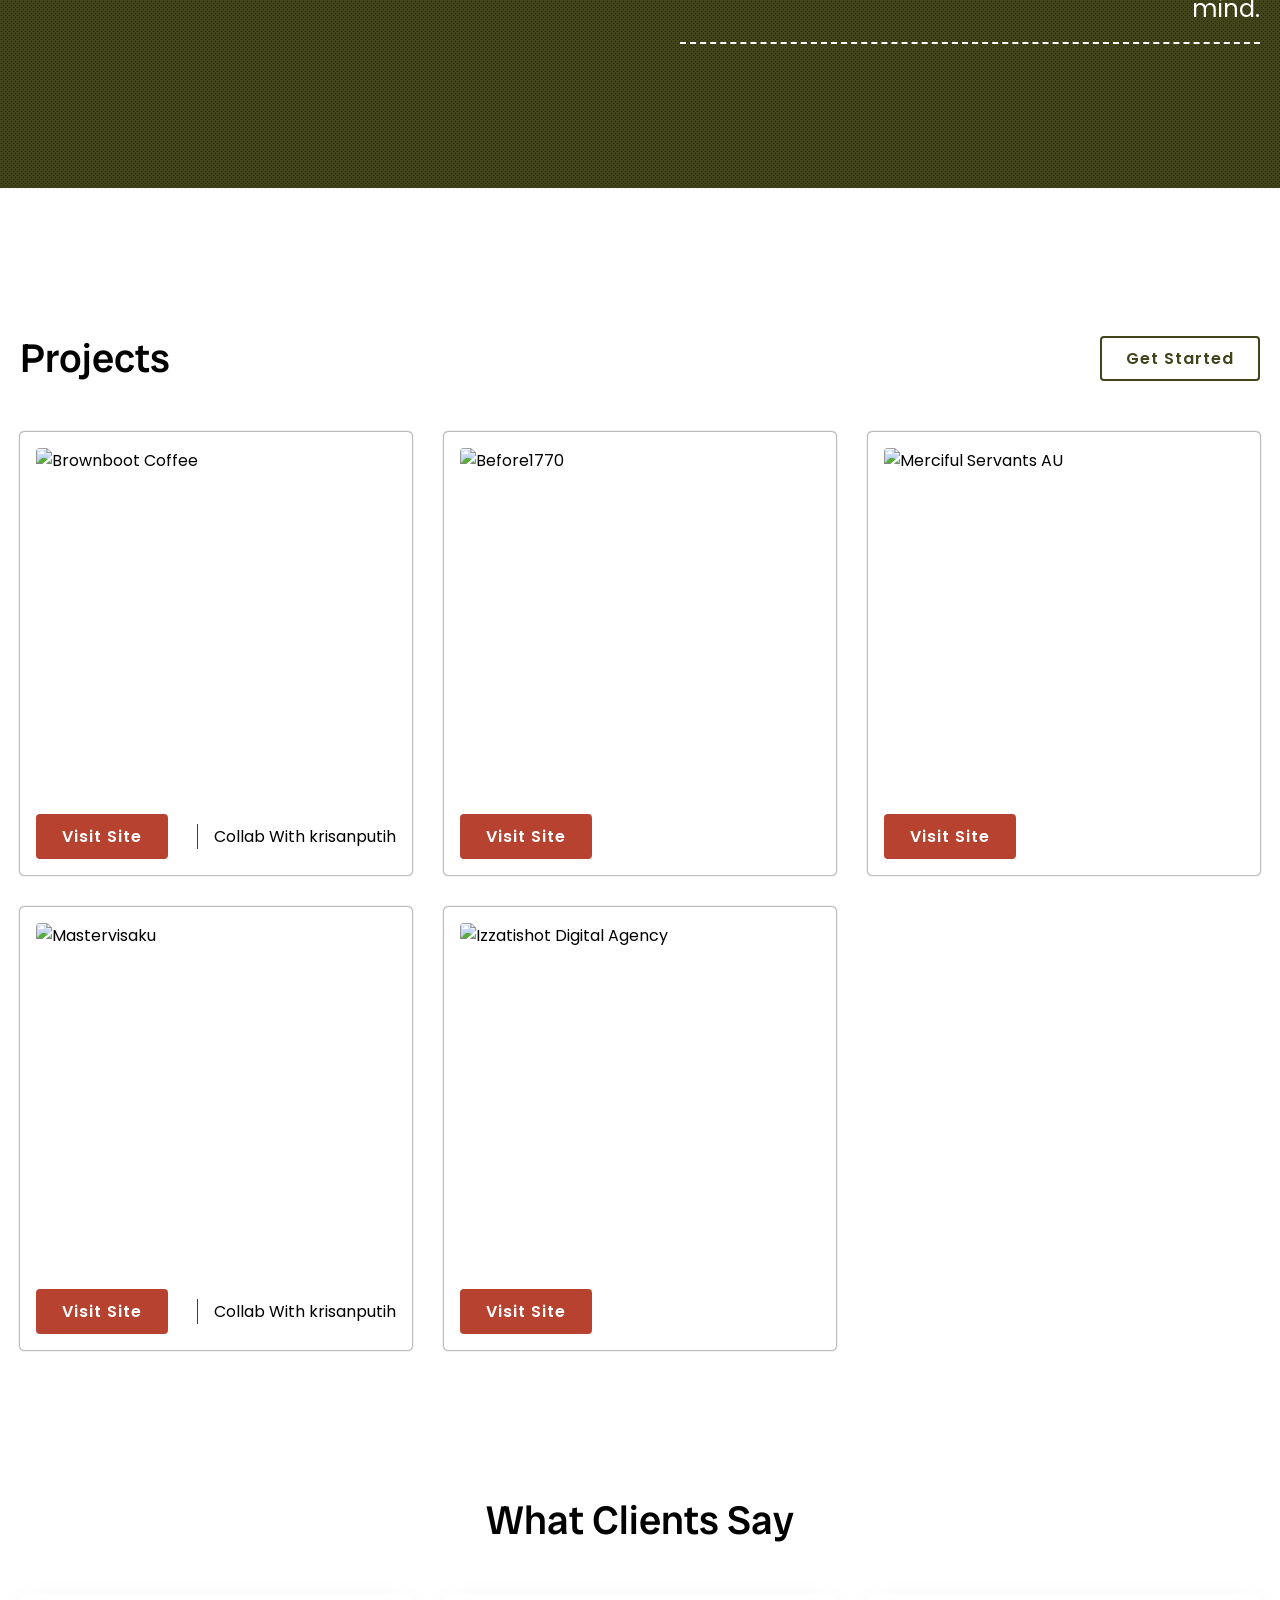
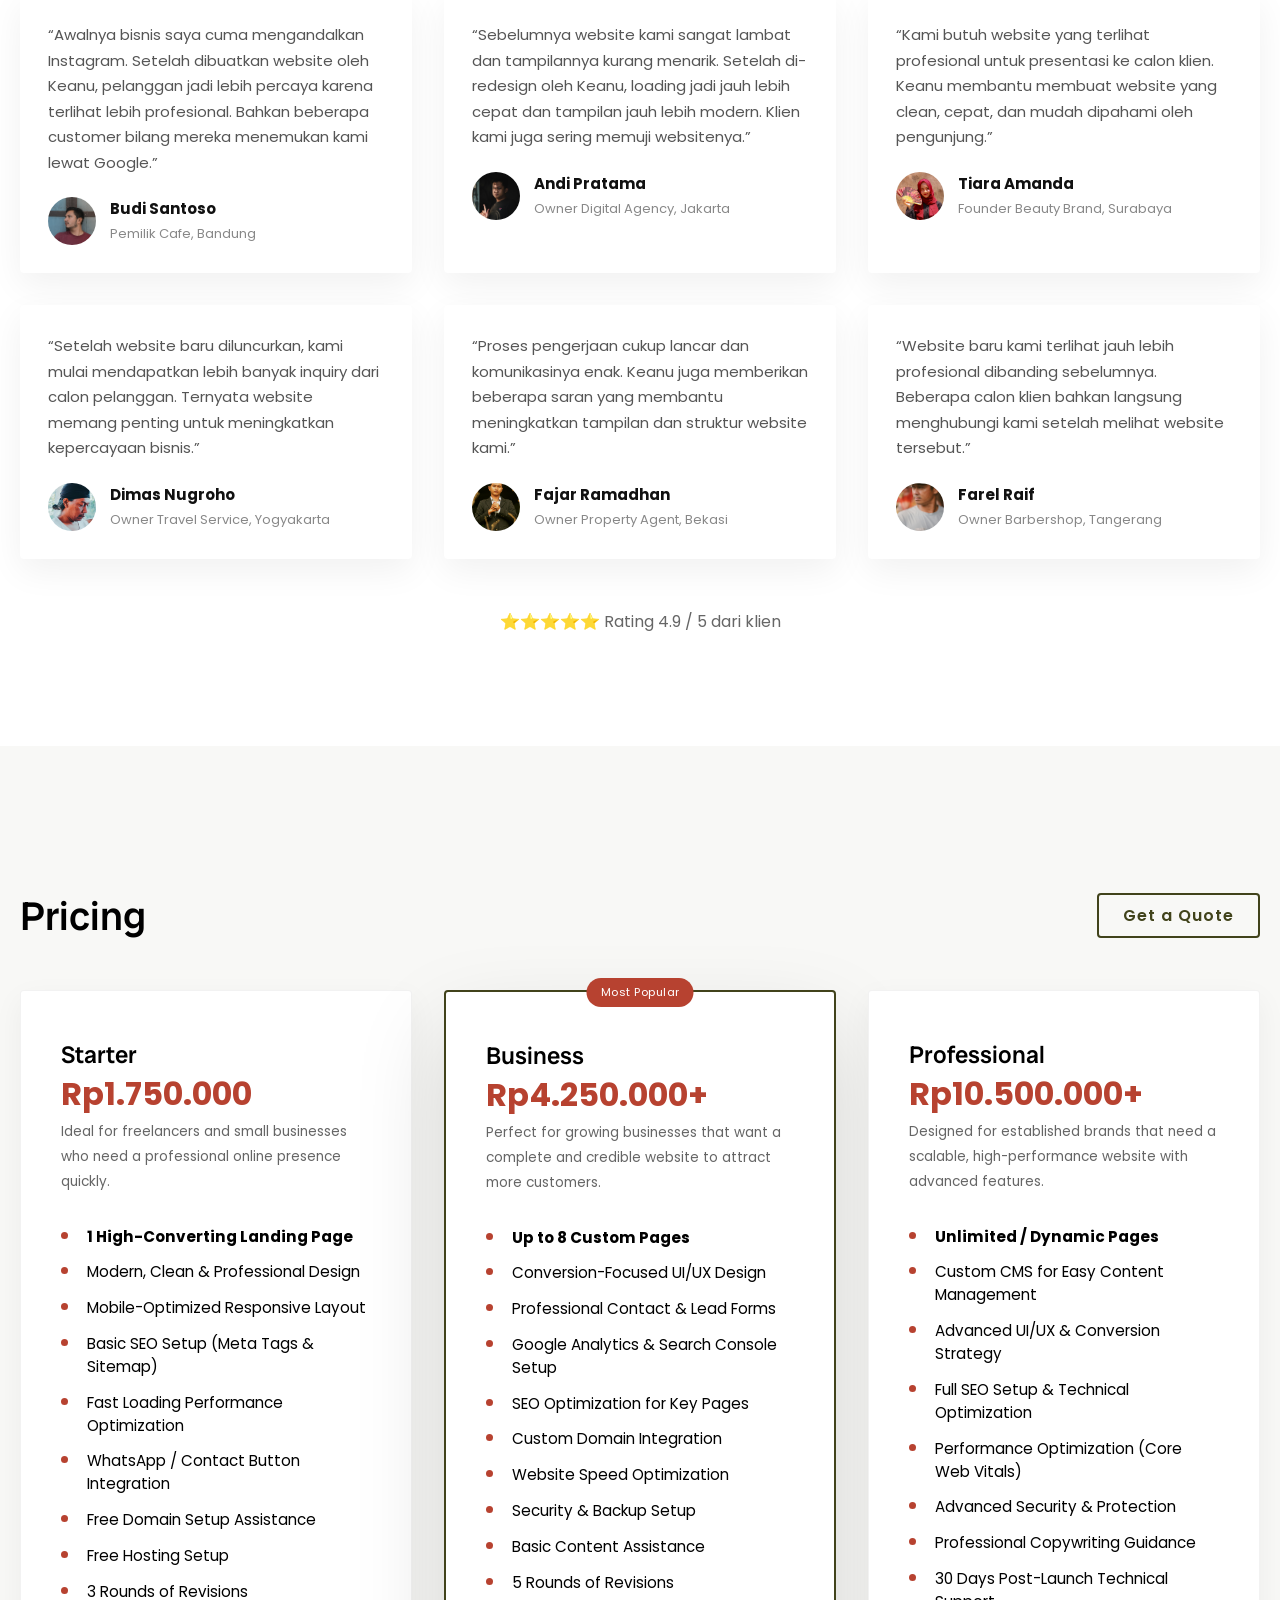
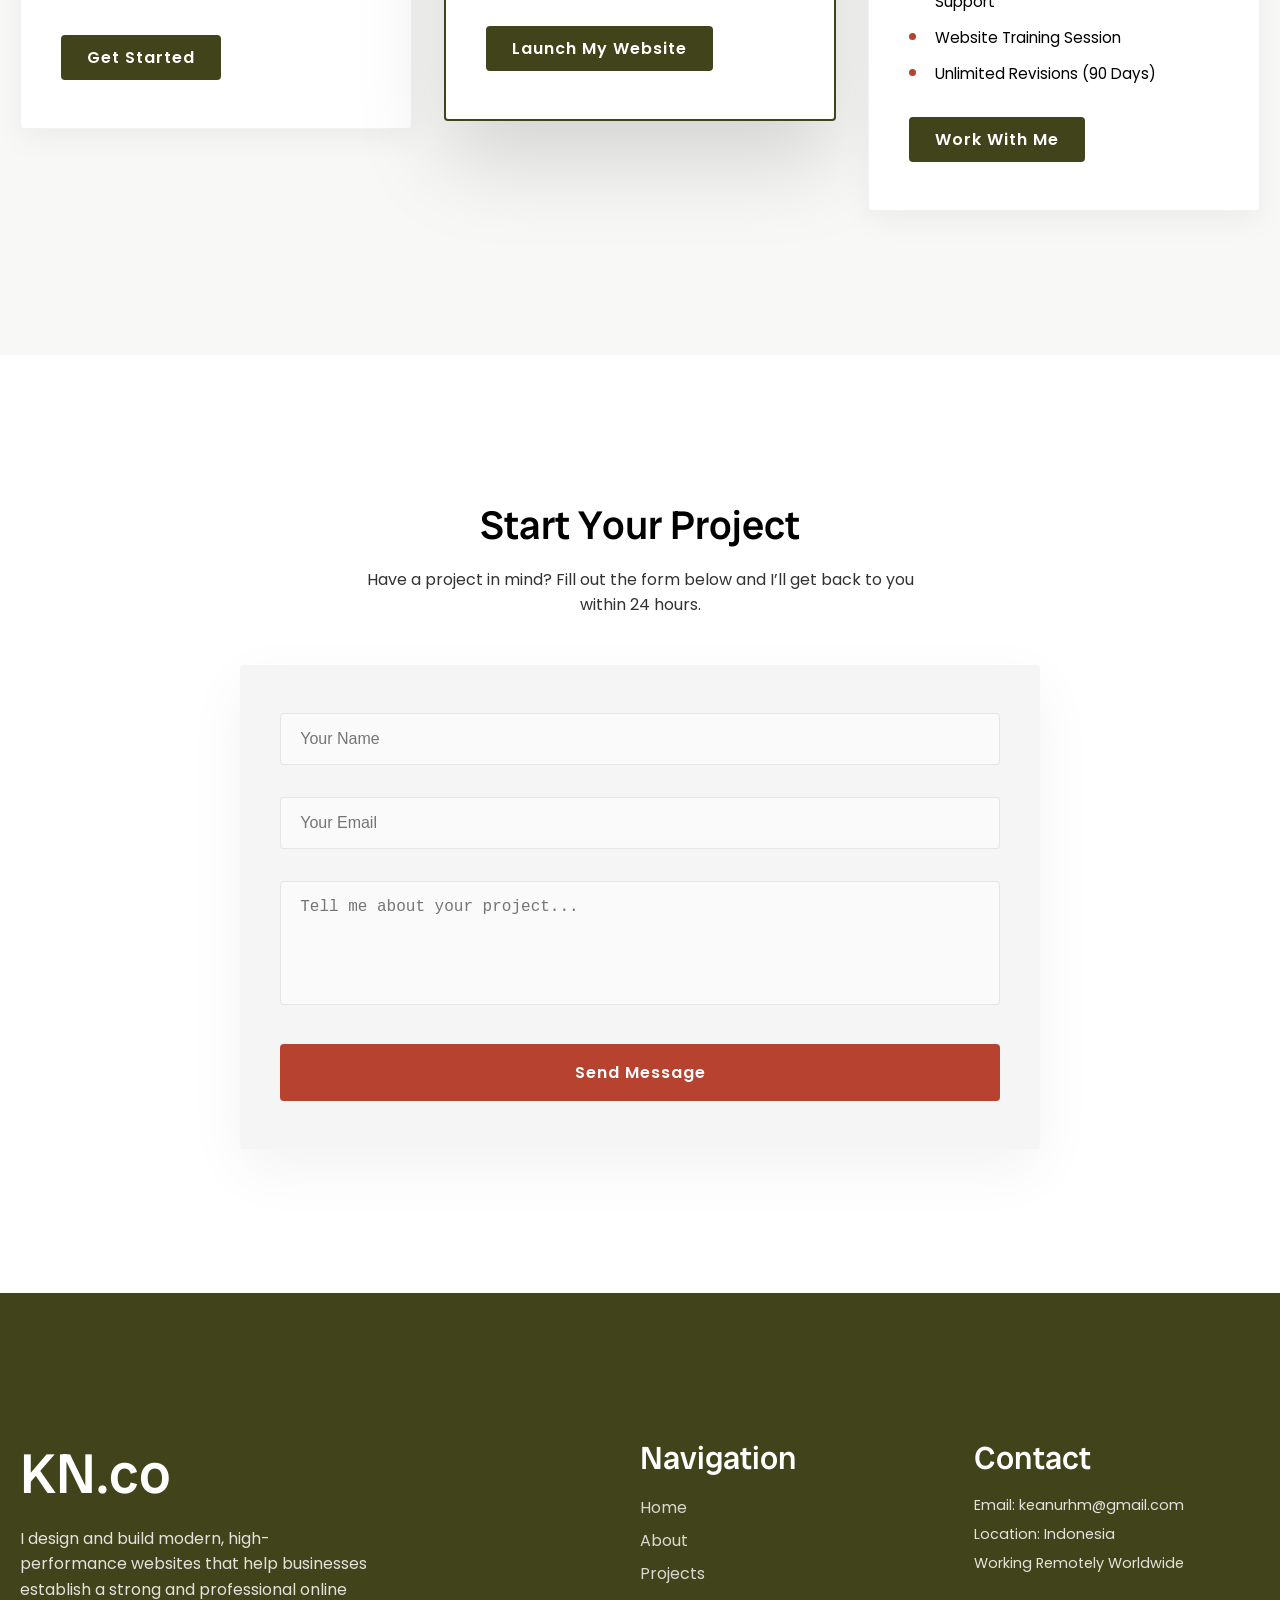
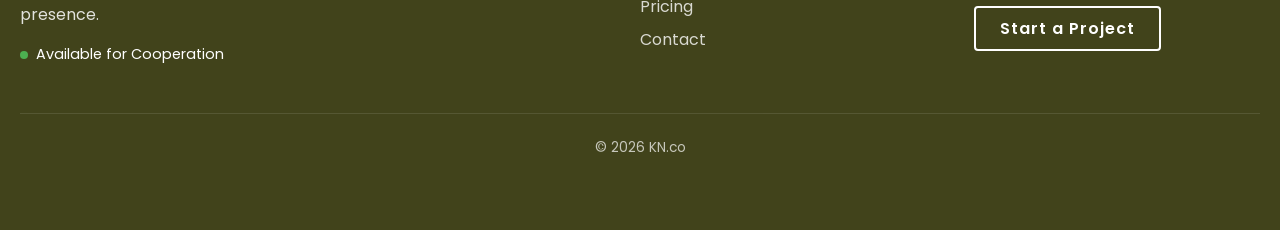
==== commit 19840039: "Update index.html" ====
--- a/index.html
+++ b/index.html
@@ -455,7 +455,6 @@
     <section id="sec-contact" class="section-height">
       <div class="container sec-contact-content">
         <div class="contact-header">
-          <span class="sub-title">Let’s Work Together</span>
           <h2 class="section-title">Start Your Project</h2>
           <p>
             Have a project in mind? Fill out the form below and I’ll get back to
